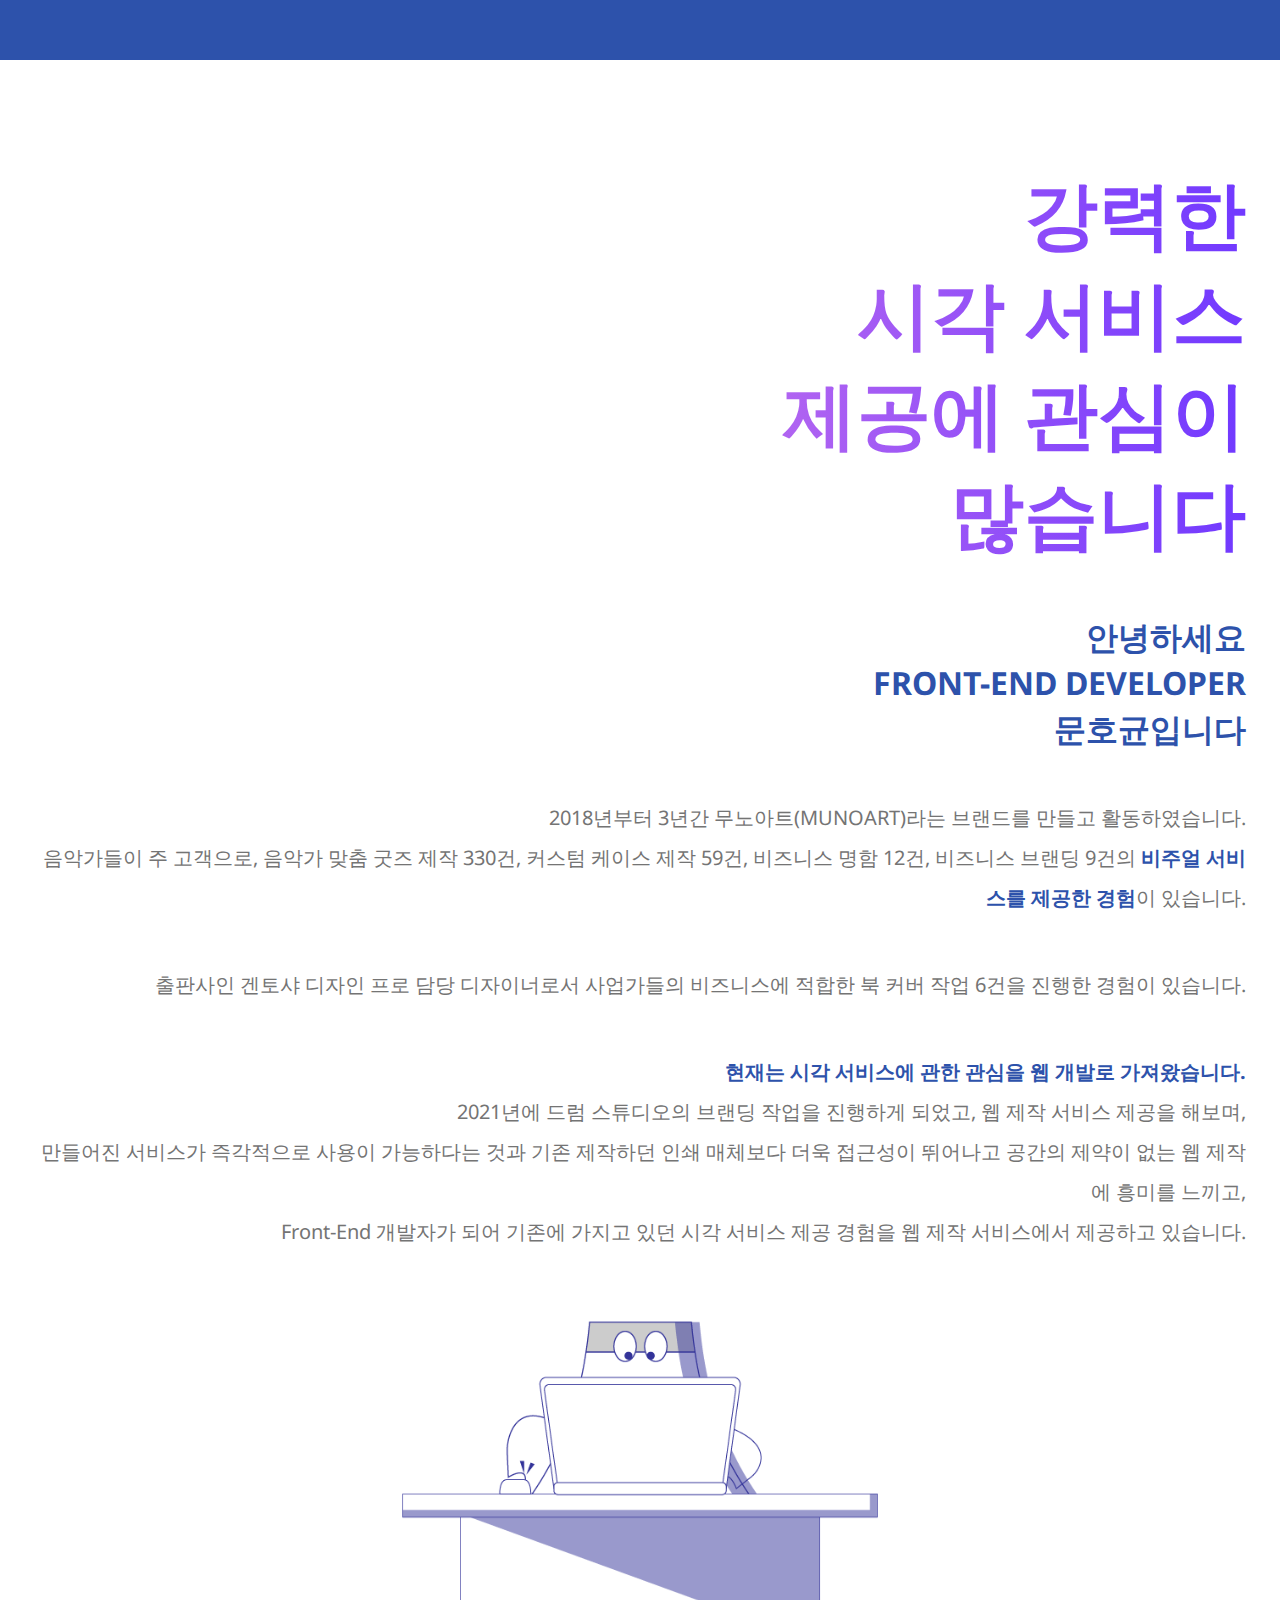
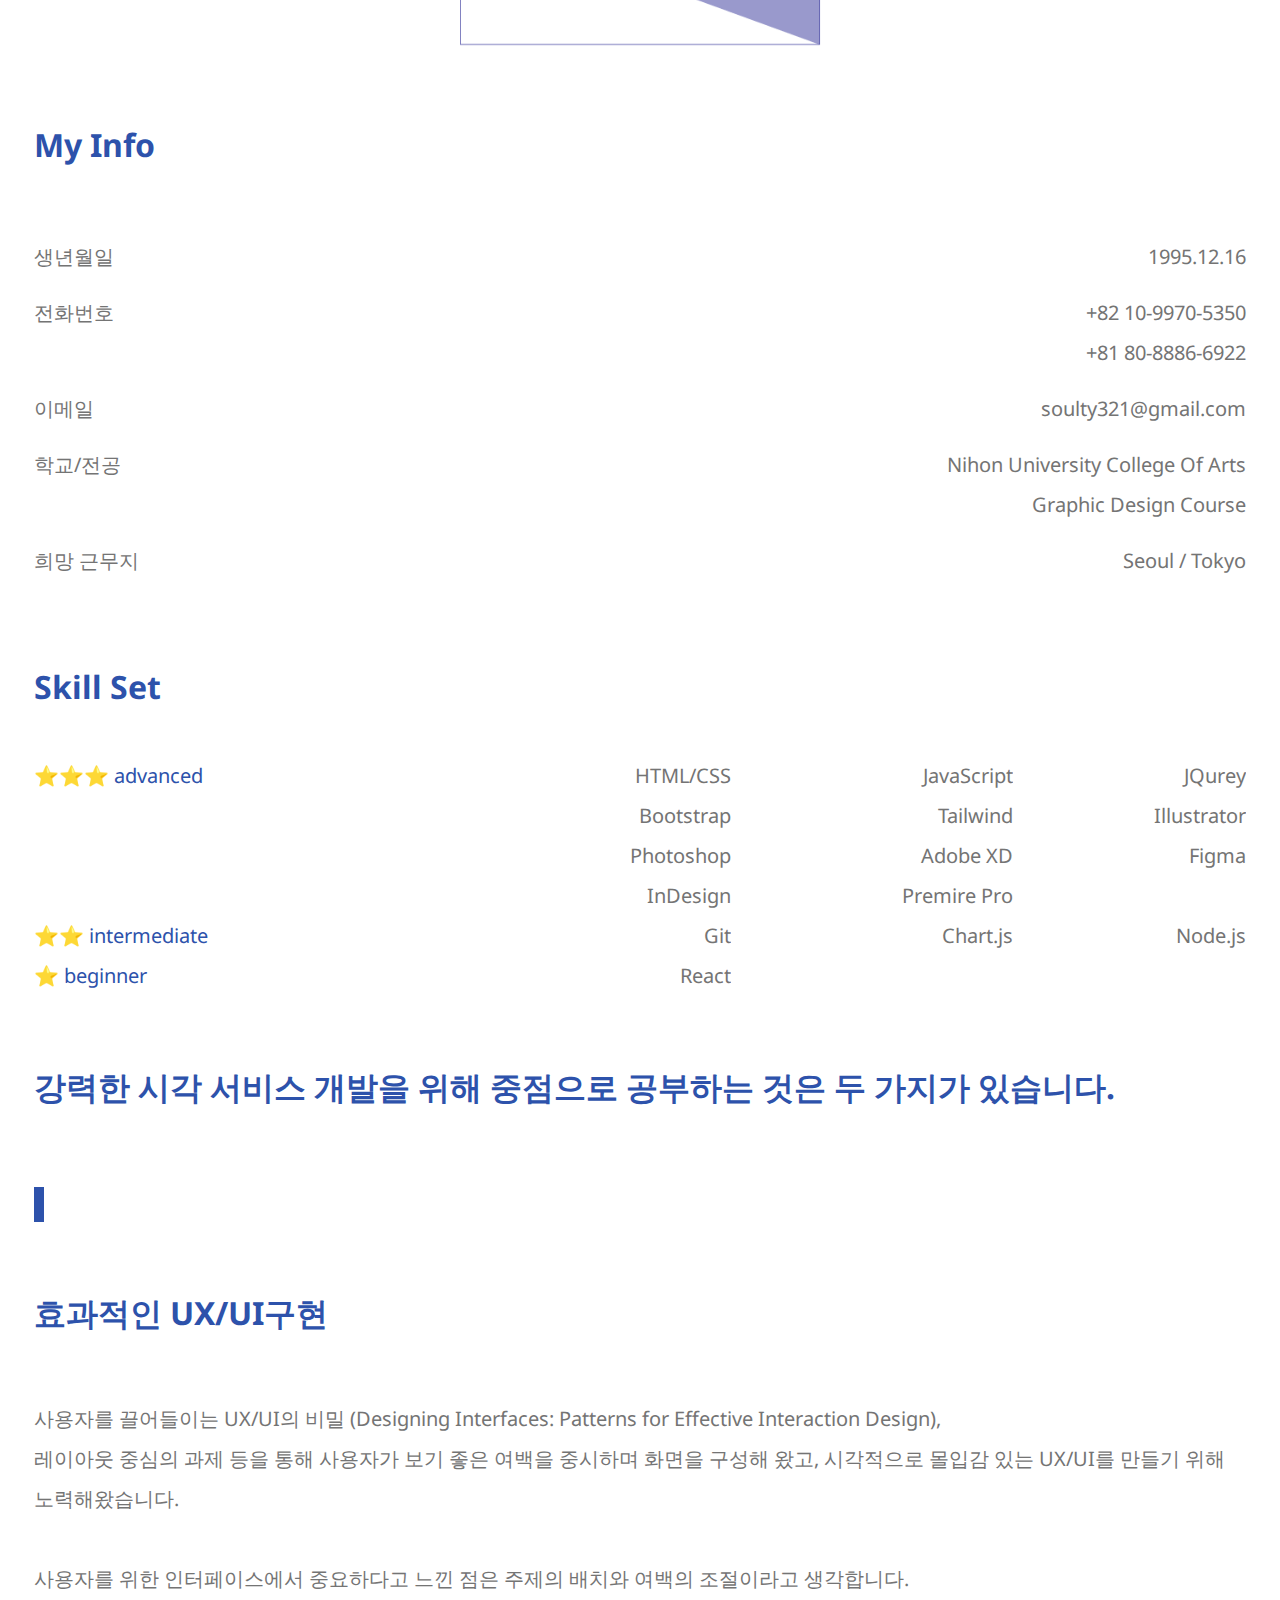
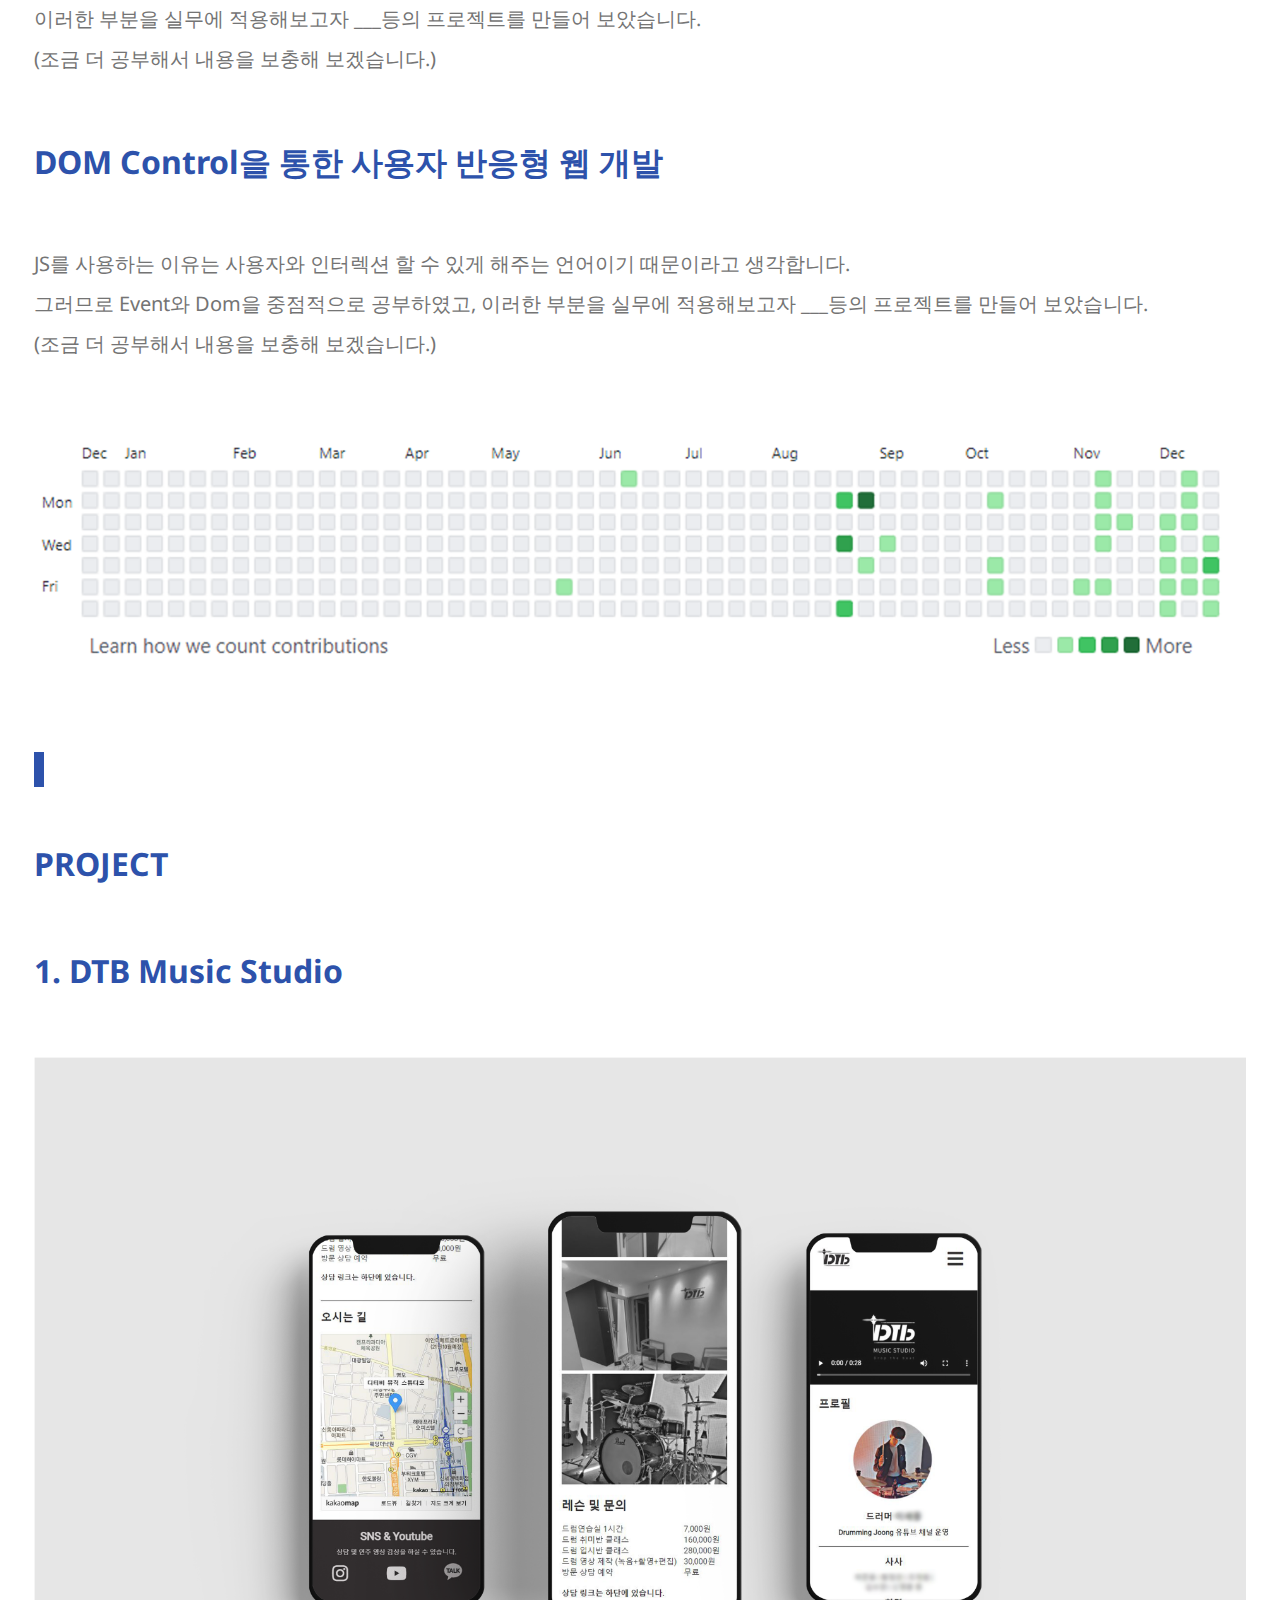
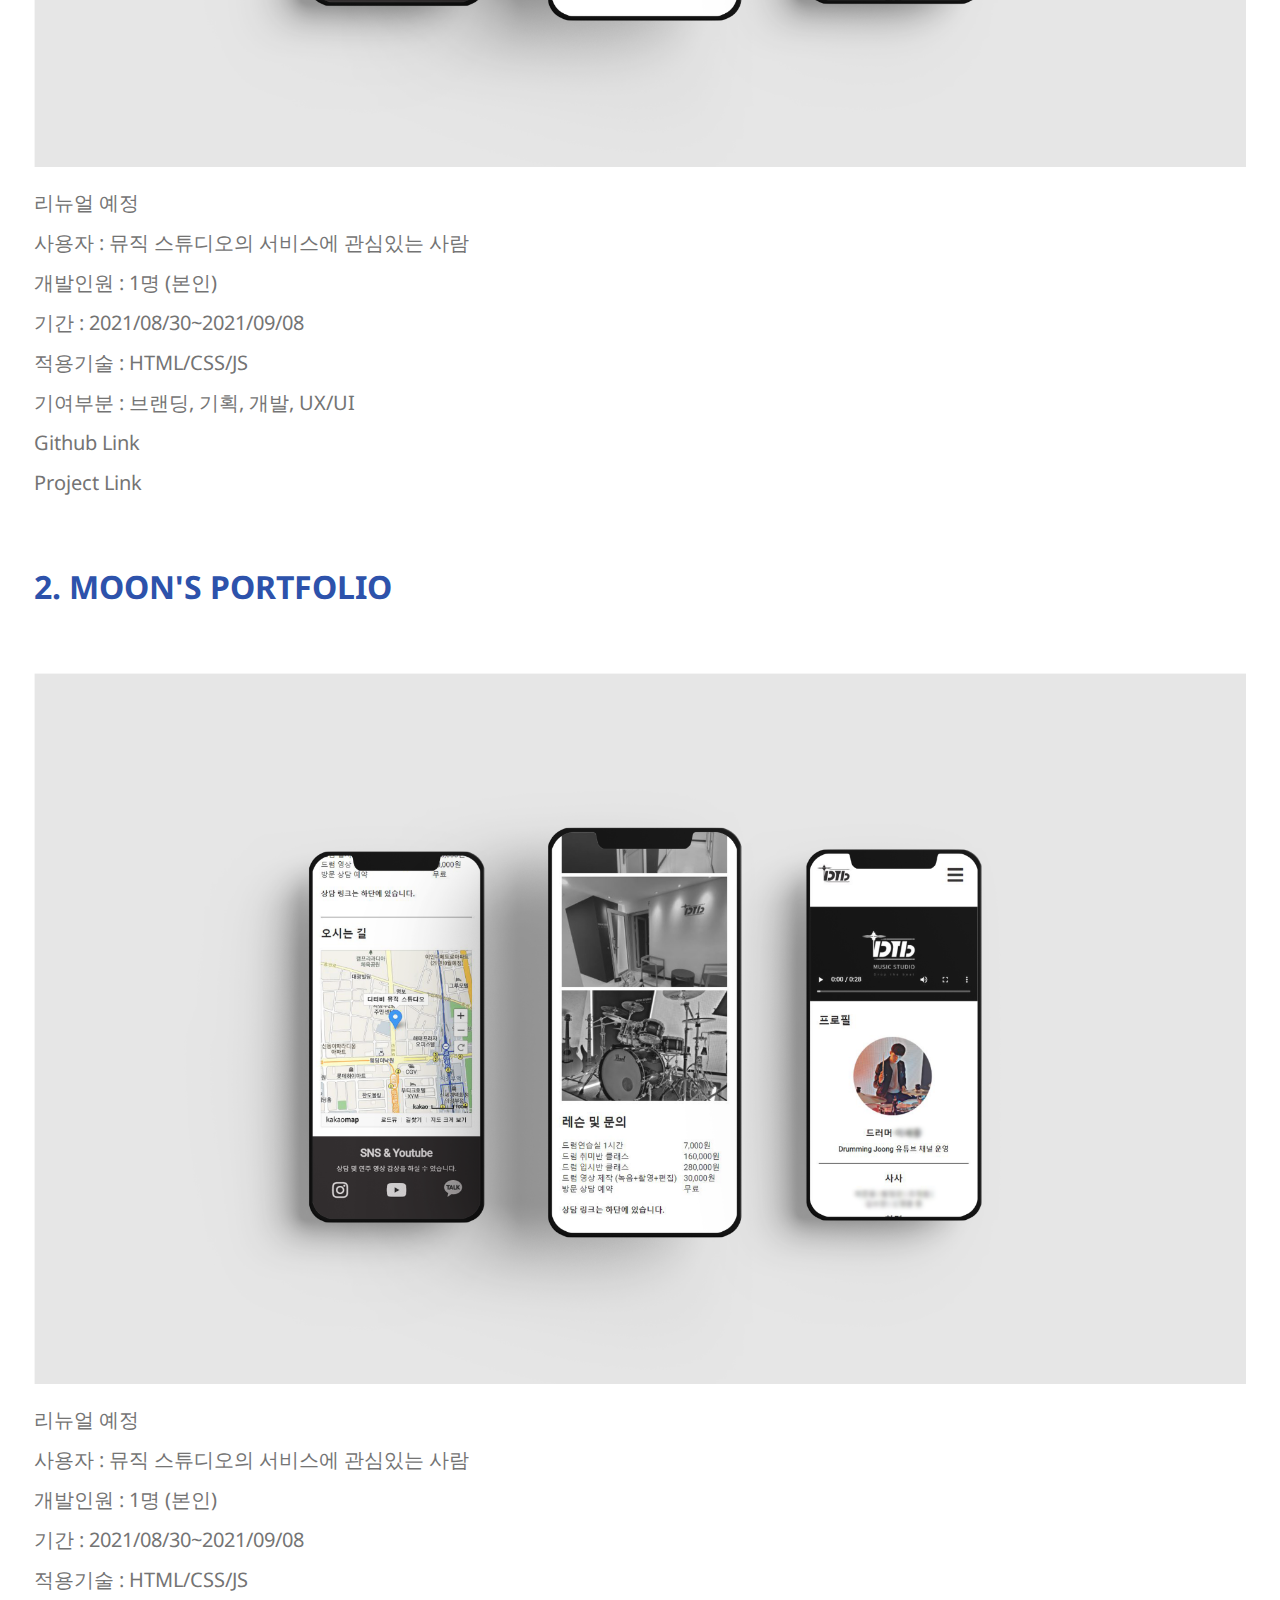
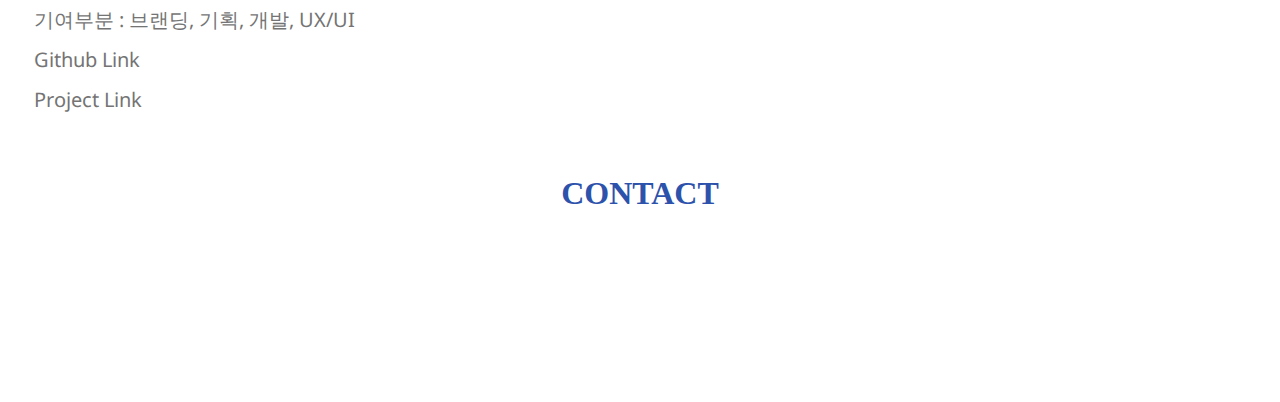
==== index.html @ 0365f99b "fix" ====
<!DOCTYPE html>
<html lang="ko">

<head>
  <meta charset="UTF-8">
  <meta http-equiv="X-UA-Compatible" content="IE=edge">
  <meta name="viewport" content="width=device-width, initial-scale=1.0">
  <link rel="stylesheet" href="./reset.css">
  <link rel="stylesheet" href="./main.css">
  <link rel="preconnect" href="https://fonts.googleapis.com">
  <link rel="preconnect" href="https://fonts.gstatic.com" crossorigin>
  <link href="https://fonts.googleapis.com/css2?family=Noto+Sans:wght@400;700&display=swap" rel="stylesheet">
  <link rel="stylesheet" href="https://use.fontawesome.com/releases/v5.15.4/css/all.css"
    integrity="sha384-DyZ88mC6Up2uqS4h/KRgHuoeGwBcD4Ng9SiP4dIRy0EXTlnuz47vAwmeGwVChigm" crossorigin="anonymous">

  <title>MOON'S PORTFOLIO</title>
</head>

<body>
  <article class="nav">
    <section class="nav-title" onclick="f()"><span class="fas fa-bars fa-2x"></span></section>
    <ul class="nav-dropdown">
      <li class="nav-li"><a href="#hello">HELLO</a></li>
      <li class="nav-li"><a href="#info">INFO</a></li>
      <li class="nav-li"><a href="#Skill-set">SKILL-SET</a></li>
      <li class="nav-li"><a href="#Study">STUDY</a></li>
      <li class="nav-li"><a href="#Project">PROJECT</a></li>
      <li class="nav-li"><a href="#contact">CONTACT</a></li>
    </ul>
  </article>

  <main>
    <header class="header">
      <h1 class="header-title up-on-scroll gradient-effect
      ">강력한<br>시각 서비스<br>제공에 관심이<br>많습니다</h1>
    </header>


    <article id="hello">
      <h2 class="hello-title">안녕하세요<br>FRONT-END DEVELOPER<br>문호균입니다</h2>
      <p class="hello-p hello-one paragraph">2018년부터 3년간 무노아트(MUNOART)라는 브랜드를 만들고 활동하였습니다. <br>음악가들이 주 고객으로, 음악가 맞춤 굿즈
        제작 330건, 커스텀 케이스
        제작 59건,
        비즈니스 명함 12건, 비즈니스 브랜딩 9건의 <b>비주얼 서비스를 제공한 경험</b>이 있습니다.</p>
      <p class="hello-p hello-two paragraph">출판사인 겐토샤 디자인 프로 담당 디자이너로서 사업가들의 비즈니스에 적합한 북 커버 작업 6건을 진행한 경험이 있습니다.</p>
      <p class="hello-p hello-three paragraph up-on-scroll">
        <b>현재는 시각 서비스에 관한 관심을 웹 개발로 가져왔습니다.</b><br> 2021년에 드럼 스튜디오의 브랜딩 작업을 진행하게 되었고, 웹 제작 서비스 제공을 해보며, <br>만들어진 서비스가
        즉각적으로
        사용이 가능하다는 것과 기존 제작하던 인쇄 매체보다 더욱 접근성이 뛰어나고 공간의 제약이 없는 웹 제작에 흥미를 느끼고, <br>Front-End 개발자가 되어 기존에 가지고 있던 시각 서비스 제공
        경험을 웹
        제작 서비스에서 제공하고 있습니다.
      </p>
      <img src="./img/1x/li-1.png" alt="" class="hello-img up-on-scroll">
    </article>

    <article id="info">
      <h2 class="up-on-scroll">My Info</h2>
      <section class="info-all up-on-scroll">

        <section class="info-content">
          <p class="paragraph">생년월일</p>
          <p class="paragraph">1995.12.16</p>
        </section>

        <section class="info-content">
          <p class="paragraph">전화번호</p>
          <p class="paragraph">+82 10-9970-5350<br>+81 80-8886-6922</p>
        </section>

        <section class="info-content">
          <p class="paragraph">이메일</p>
          <p class="paragraph">soulty321@gmail.com</p>
        </section>

        <section class="info-content">
          <p class="paragraph">학교/전공</p>
          <p class="paragraph">Nihon University College Of Arts <br> Graphic Design Course</p>
        </section>

        <section class="info-content">
          <p class="paragraph">희망 근무지</p>
          <p class="paragraph">Seoul / Tokyo</p>
        </section>
    </article>

    <article id="Skill-set">
      <h2 class="Skill-set-title up-on-scroll">Skill Set</h2>
      <table class="tg up-on-scroll">
        <thead>
          <tr>
            <th class="tg-iks7 paragraph" rowspan="4">&#11088;&#11088;&#11088; advanced</th>
            <th class="tg-jbyd paragraph">HTML/CSS</th>
            <th class="tg-jbyd paragraph">JavaScript</th>
            <th class="tg-jbyd paragraph">JQurey</th>
          </tr>
          <tr>
            <th class="tg-jbyd paragraph">Bootstrap</th>
            <th class="tg-jbyd paragraph">Tailwind</th>
            <th class="tg-jbyd paragraph">Illustrator</th>
          </tr>
          <tr>
            <th class="tg-jbyd paragraph">Photoshop</th>
            <th class="tg-jbyd paragraph">Adobe XD</th>
            <th class="tg-jbyd paragraph">Figma</th>
          </tr>
          <tr>
            <th class="tg-jbyd paragraph">InDesign</th>
            <th class="tg-jbyd paragraph">Premire Pro</th>
            <th class="tg-jbyd paragraph"></th>
          </tr>
        </thead>
        <tbody>
          <tr>
            <td class="tg-73oq paragraph">&#11088;&#11088; intermediate</td>
            <td class="tg-wp8o paragraph">Git</td>
            <td class="tg-wp8o paragraph">Chart.js</td>
            <td class="tg-wp8o paragraph">Node.js</td>
          </tr>
          <tr>
            <td class="tg-73oq paragraph">&#11088; beginner</td>
            <td class="tg-wp8o paragraph">React</td>
            <td class="tg-wp8o paragraph"></td>
            <td class="tg-wp8o paragraph"></td>
          </tr>
        </tbody>
      </table>
    </article>

    <article id="Study">
      <h2 class="Study-title up-on-scroll ">강력한 시각 서비스 개발을 위해 중점으로 공부하는 것은 두 가지가 있습니다.</h2>
      <h2 class="Study-subTitle-one up-on-scroll">효과적인 UX/UI구현</h2>
      <p class="Study-title-content paragraph up-on-scroll">사용자를 끌어들이는 UX/UI의 비밀 (Designing Interfaces: Patterns for
        Effective
        Interaction
        Design), <br>레이아웃 중심의 과제 등을 통해 사용자가
        보기 좋은 여백을 중시하며 화면을 구성해 왔고, 시각적으로 몰입감 있는 UX/UI를 만들기 위해 노력해왔습니다.
        <br><br>
        사용자를 위한 인터페이스에서 중요하다고 느낀 점은 주제의 배치와 여백의 조절이라고 생각합니다.<br>이러한 부분을 실무에 적용해보고자 ___등의 프로젝트를 만들어 보았습니다.
        <br>(조금 더 공부해서 내용을 보충해 보겠습니다.)
      </p>
      <h2 class="Study-subTitle-two up-on-scroll">DOM Control을 통한 사용자 반응형 웹 개발</h2>
      <p class="Study-title-content paragraph up-on-scroll">JS를 사용하는 이유는 사용자와 인터렉션 할 수 있게 해주는 언어이기 때문이라고 생각합니다.
        <br>그러므로 Event와 Dom을 중점적으로 공부하였고,
        이러한 부분을 실무에 적용해보고자 ___등의 프로젝트를 만들어 보았습니다.
        <br>(조금 더 공부해서 내용을 보충해 보겠습니다.)</p>
      <img src="./img/git_repo.png" alt="" class="Study-gitRepo up-on-scroll">
    </article>

    <article id="Project up-on-scroll">
      <article class="Project-Content up-on-scroll">
        <h2 class="Project-Content-title up-on-scroll">PROJECT</h2>

        <!-- Module -->
        <section class="project-module">
          <h3 class="Project-Content-subTitle up-on-scroll">1. DTB Music Studio</h3>

          <img src="./img/DTB-1.png" alt="" class="Project-img">

          <ul class="Project-1-detail paragraph up-on-scroll">
            <li>리뉴얼 예정</li>
            <li>사용자 : 뮤직 스튜디오의 서비스에 관심있는 사람</li>
            <li>개발인원 : 1명 (본인)</li>
            <li>기간 : 2021/08/30~2021/09/08</li>
            <li>적용기술 : HTML/CSS/JS </li>
            <li>기여부분 : 브랜딩, 기획, 개발, UX/UI</li>
            <li><a href="https://github.com/Moonhokyun/DtbMusicStudio_Project">Github Link</a></li>
            <li><a href="http://dtb-music.space/">Project Link</a></li>
          </ul>
        </section>
        <!-- Module -->

        <!-- Module -->
        <section class="project-module">
          <h3 class="Project-Content-subTitle up-on-scroll">2. MOON'S PORTFOLIO</h3>

          <img src="./img/DTB-1.png" alt="" class="Project-img">

          <ul class="Project-1-detail paragraph up-on-scroll">
            <li>리뉴얼 예정</li>
            <li>사용자 : 뮤직 스튜디오의 서비스에 관심있는 사람</li>
            <li>개발인원 : 1명 (본인)</li>
            <li>기간 : 2021/08/30~2021/09/08</li>
            <li>적용기술 : HTML/CSS/JS </li>
            <li>기여부분 : 브랜딩, 기획, 개발, UX/UI</li>
            <li><a href="https://github.com/Moonhokyun/DtbMusicStudio_Project">Github Link</a></li>
            <li><a href="http://dtb-music.space/">Project Link</a></li>
          </ul>
        </section>
        <!-- Module -->


      </article>
    </article>



  </main>

  <footer id="contact">
    <h2 class="up-on-scroll">CONTACT</h2>
    <ul class="contact-box up-on-scroll">
      <li class="contact-item"><a href="mailto:soulty321@gmail.com"><i class="fas fa-envelope fa-2x"></i></a></li>
      <li class="contact-item"><a href="https://www.linkedin.com/in/hokyun-moon-a4a515221">
          <i class="fab fa-linkedin fa-2x"></i></a></li>
      <li class="contact-item"><a href="https://github.com/Moonhokyun">
          <i class="fab fa-github fa-2x"></i></a></li>
      <li class="contact-item"><a href="https://www.notion.so/a2674b78d6354b65a624640be6c0727b"><i
            class="fas fa-file fa-2x"></i></a></li>
    </ul>
  </footer>
  <script src="./main.js"></script>

</body>

</html>
---- main.css ----
* {
  font-family: 'Noto Sans', sans-serif;
  color: #747474;
  text-decoration: none;

}

main {
  display: flex;
  flex-direction: column;
  align-content: center;
  justify-content: center;
  margin: 0 28px 30px;
}

b {
  font-weight: 700;
  color: #2D52AB;
}

h2 {
  font-size: 20px;
  line-height: 32px;
  font-weight: 700;
  margin-bottom: 16px;
  color: #2D52AB;
}

.up-on-scroll {
  transition: transform 2s, opacity 1s;
}

.paragraph {
  font-size: 60%;
  line-height: 16px;
}

/* navbar! */
.fa-bars {
  color: #fff;
}

.nav {
  width: 100%;
  margin: auto 0;
  cursor: pointer;
  position: fixed;
  z-index: 1;
}

.nav-title {
  width: 100%;
  box-sizing: border-box;
  background: #2D52AB;
  padding: 17px 30px 17px 0;
  position: relative;
  color: #fff;
  text-align: right;
}

.nav-li {
  float: left;
  font-size: 20px;
  padding: 15px 20px 14px;
  margin: 0;
  transition: all .1s;
}

.nav-dropdown {
  width: 100%;
  background: #fff;
  border-radius: 10px;

  box-shadow: rgb(0 0 0/ 20%) 0px 13px 12px 0px;
  color: #505050;

  max-height: 0;
  overflow: hidden;
  transition: all .5s;
  display: flex;
  flex-direction: column;
  align-items: center;
}

.down {
  max-height: 400px;
}

.nav-li:hover {
  background: #c6daff;
  width: 100%;
  color: #fff;
  text-align: center;
}

/* navbar! */

.header {
  margin-top: 95px;
}

#hello {
  margin-top: 72px;
  text-align: right;
  display: flex;
  flex-direction: column;
}

.header-title {
  text-align: right;
  font-size: 34px;
  line-height: 46px;
  font-weight: 700;
  color: #2D52AB;
}

/* gradient-effect */
.gradient-effect {
  text-transform: uppercase;
  background-image: linear-gradient(90deg,
      #12c2e9 0%,
      #c471ed 25%,
      #7139ff 50%,
      #c471ed 75%,
      #12c2e9 100%);
  /* background-size: auto auto; */
  background-clip: border-box;
  background-size: 200% auto;
  background-clip: text;
  /* text-fill-color: transparent; */
  -webkit-background-clip: text;
  -webkit-text-fill-color: transparent;
  animation: gradient-effect 6s linear infinite;
}

@keyframes gradient-effect {
  to {
    background-position: 200% center;
  }
}

/* gradient-anime */



.hello-p {
  font-size: 60%;
  line-height: 16px;
  font-weight: normal;
  margin-bottom: 9px;
}

.hello-img {
  width: 40%;
  display: block;
  margin: 34px auto 28px;
}

.info-all {
  display: flex;
  font-size: 60%;
  line-height: 16px;
  font-weight: normal;
  justify-content: space-between;
  flex-direction: column;
}

.info-content {
  display: flex;
  justify-content: space-between;
  text-align: right;
  padding-bottom: 16px;
}

#Skill-set {
  margin-top: 28px;
  display: flex;
  font-size: 60%;
  line-height: 16px;
  font-weight: normal;
  justify-content: space-between;
  flex-direction: column;
}

.tg {
  border: none;
  border-collapse: collapse;
  border-spacing: 0;
}

.tg td {
  border-style: solid;
  border-width: 0px;
  overflow: hidden;
  word-break: normal;
}

.tg th {
  border-style: solid;
  border-width: 0px;
  overflow: hidden;
  word-break: normal;
}

.tg .tg-wp8o {
  text-align: right;
  vertical-align: top
}

.tg .tg-iks7 {
  text-align: left;
  vertical-align: top;
  color: #2D52AB;
}

.tg .tg-jbyd {
  text-align: right;
  vertical-align: top
}

.tg .tg-73oq {
  color: #2D52AB;
  text-align: left;
  vertical-align: top
}

#Study {
  margin-top: 41px;
}

.Study-title-block {
  height: 17px;
  width: 5px;
}

.Study-subTitle-one::before {
  background-image: url('./img/Rectangle\ 41.png');
  width: 5px;
  height: 17px;
  content: ' ';
  display: block;
  margin-bottom: 20px;
}

.Study-subTitle-one {
  margin-top: 26px;
}

.Study-title-content {
  font-weight: normal;
  font-size: 60%;
  line-height: 16px;
  font-weight: normal;
}

.Study-subTitle-two {
  margin-top: 29px;
}

.Study-gitRepo {
  margin-top: 12px;
  display: block;
  margin-bottom: 16px;
}

.Project-Content-title::before {
  background-image: url('./img/Rectangle\ 41.png');
  width: 5px;
  height: 17px;
  content: ' ';
  display: block;
  margin-bottom: 20px;
}

.Project-Content-subTitle {
  font-size: 20px;
  line-height: 32px;
  color: #2D52AB;
  font-weight: bold;
  margin-bottom: 22px;
  margin-top: 60px;
}

.Project-img {
  display: block;
  margin-bottom: 16px;
}

.Project-1-detail {
  font-size: 60%;
  line-height: 16px;
  font-weight: normal;
}

#contact {
  margin-top: 32px;
  text-align: center;
  margin: 0 28px 30px;
}

.contact-box {
  display: flex;
  justify-content: space-between;
}

/* ///////////////////////////////////////////600의 벽//////////////////////////////////////////////////////// */

@media screen and (min-width: 600px) {

  .nav-title {
    padding: 30px 34px 30px 0;
  }

  main {
    display: flex;
    flex-direction: column;
    align-content: center;
    justify-content: center;
    margin: 0 34px 30px;
  }

  h2 {
    font-size: 32px;
    line-height: 46px;
    font-weight: 700;
    margin-bottom: 46px;
    color: #2D52AB;
  }

  .paragraph {
    font-size: 20px;
    line-height: 40px;
  }

  .header {
    margin-top: 163px;
  }

  .header-title {
    font-size: 74px;
    line-height: 100px;
    font-weight: 700;
    color: #2D52AB;
  }

  #hello {
    margin-top: 51px;
  }

  .hello-p {
    margin-bottom: 47px;
  }

  .hello-img {
    width: 40%;
    display: block;
    margin: 14px auto 69px;
  }

  .info-all {
    margin-top: 69px;
  }

  #Skill-set {
    margin-top: 67px;
  }

  #Study {
    margin-top: 68px;
  }

  .Study-title {
    margin-bottom: 77px;
  }

  .Study-subTitle-one::before {
    background-image: url('./img/Rectangle\ 41.png');
    width: 10px;
    height: 35px;
    content: ' ';
    display: block;
    margin-bottom: 68px;
  }

  .Study-subTitle-one {
    margin-top: 26px;
    margin-bottom: 63px;
  }

  .Study-subTitle-two {
    margin-top: 60px;
    margin-bottom: 59px;
  }

  .Study-gitRepo {
    margin-top: 59px;
    margin-bottom: 73px;
  }

  .Project-Content-title::before {
    background-image: url('./img/Rectangle\ 41.png');
    width: 10px;
    height: 35px;
    content: ' ';
    display: block;
    margin-bottom: 54px;
  }

  .Project-Content-subTitle {
    font-size: 32px;
    line-height: 47px;
    margin-bottom: 63px;
  }

  #contact {
    margin-top: 50px;
  }

  .contact-box {
    margin-top: 55px;
    margin-bottom: 131px;
  }

  .dot {
    height: 12px;
    width: 12px;
  }
}

/* ///////////////////////////////////////////1440의 벽//////////////////////////////////////////////////////// */

@media screen and (min-width: 1440px) {

  .nav-title {
    padding: 35px 87px 55px 0;
  }


  main {
    display: flex;
    flex-direction: column;
    align-content: center;
    justify-content: center;
    margin: 0 87px 30px;
  }

  h2 {
    font-size: 46px;
    line-height: 64px;
    font-weight: 700;
    margin-bottom: 46px;
    color: #2D52AB;
  }

  .paragraph {
    font-size: 30px;
    line-height: 54px;
  }

  .header {
    margin-top: 230px;
  }

  .header-title {
    font-size: 92px;
    line-height: 110px;
    font-weight: 700;
    color: #2D52AB;
  }

  #hello {
    margin-top: 78px;
  }

  .hello-title {
    margin-bottom: 61px;
  }

  .hello-p {
    margin-bottom: 60px;
  }

  .hello-img {
    width: 40%;
    display: block;
    margin: 9px auto 61px;
  }

  .info-all {
    margin-top: 61px;
  }

  #Skill-set {
    margin-top: 67px;
  }

  .Skill-set-title {
    margin-bottom: 77px;
  }

  #Study {
    margin-top: 75px;
  }

  .Study-title {
    margin-bottom: 75px;
  }

  .Study-subTitle-one::before {
    background-image: url('./img/Rectangle\ 41.png');
    width: 12px;
    height: 35px;
    content: ' ';
    display: block;
    margin-bottom: 91px;
  }

  .Study-subTitle-one {
    margin-top: 26px;
    margin-bottom: 77px;
  }

  .Study-subTitle-two {
    margin-top: 75px;
    margin-bottom: 76px;
  }

  .Study-gitRepo {
    margin-top: 68px;
    margin-bottom: 83px;
  }

  .Project-Content-title::before {
    background-image: url('./img/Rectangle\ 41.png');
    width: 10px;
    height: 35px;
    content: ' ';
    display: block;
    margin-bottom: 80px;
  }

  .Project-Content-title {
    margin-bottom: 64px;
  }

  .Project-Content-title::before {
    background-image: url('./img/Rectangle\ 41.png');
    width: 12px;
    height: 35px;
    content: ' ';
    display: block;
    margin-bottom: 80px;
  }

  .Project-1-img {
    margin-bottom: 72px;
  }

  #contact {
    margin-top: 50px;
    margin: 0 87px 30px;
  }

  .contact-box {
    margin-top: 65px;
    margin-bottom: 131px;
  }

  .Project-Content-subTitle {
    font-size: 46px;
    line-height: 46px;
    margin-bottom: 82px;
  }

  .slideshow-container {
    max-width: 80%;
    position: relative;
    margin: auto;
  }

  .dot {
    height: 14px;
    width: 14px;
  }
}
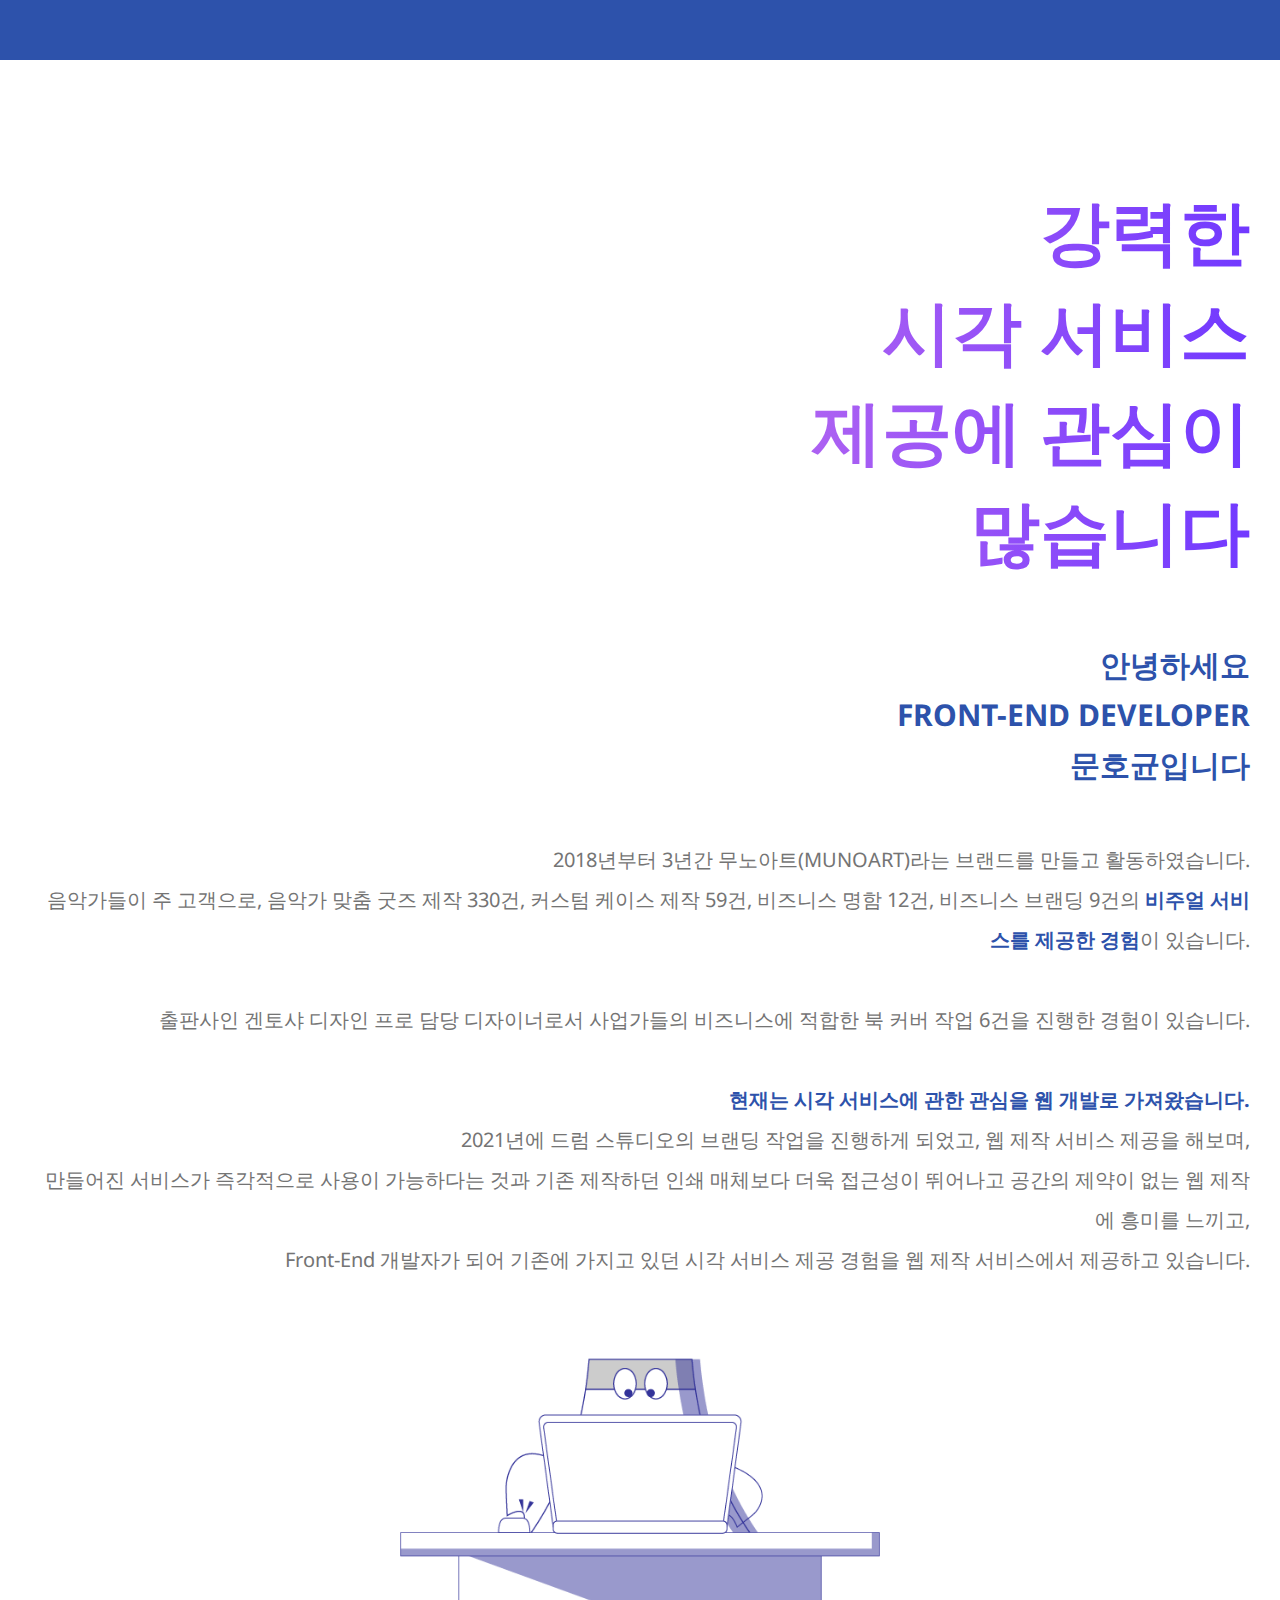
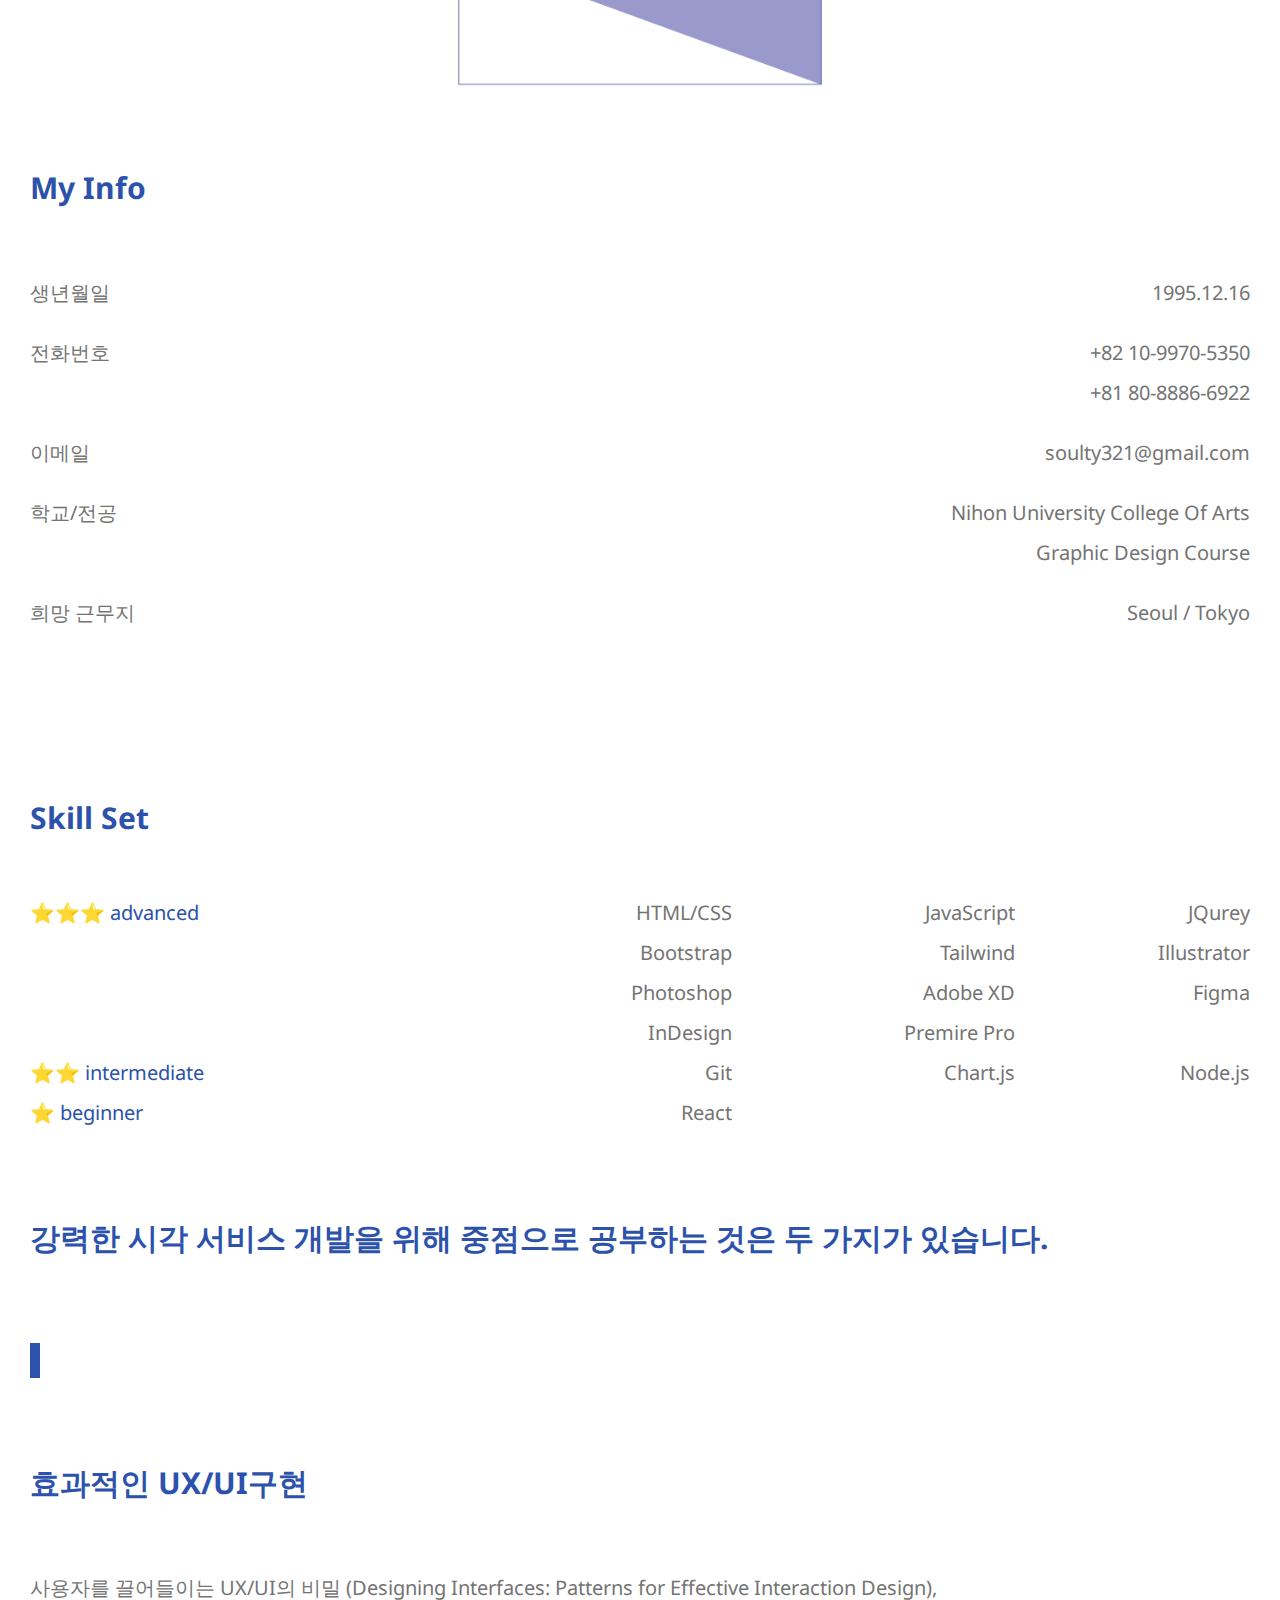
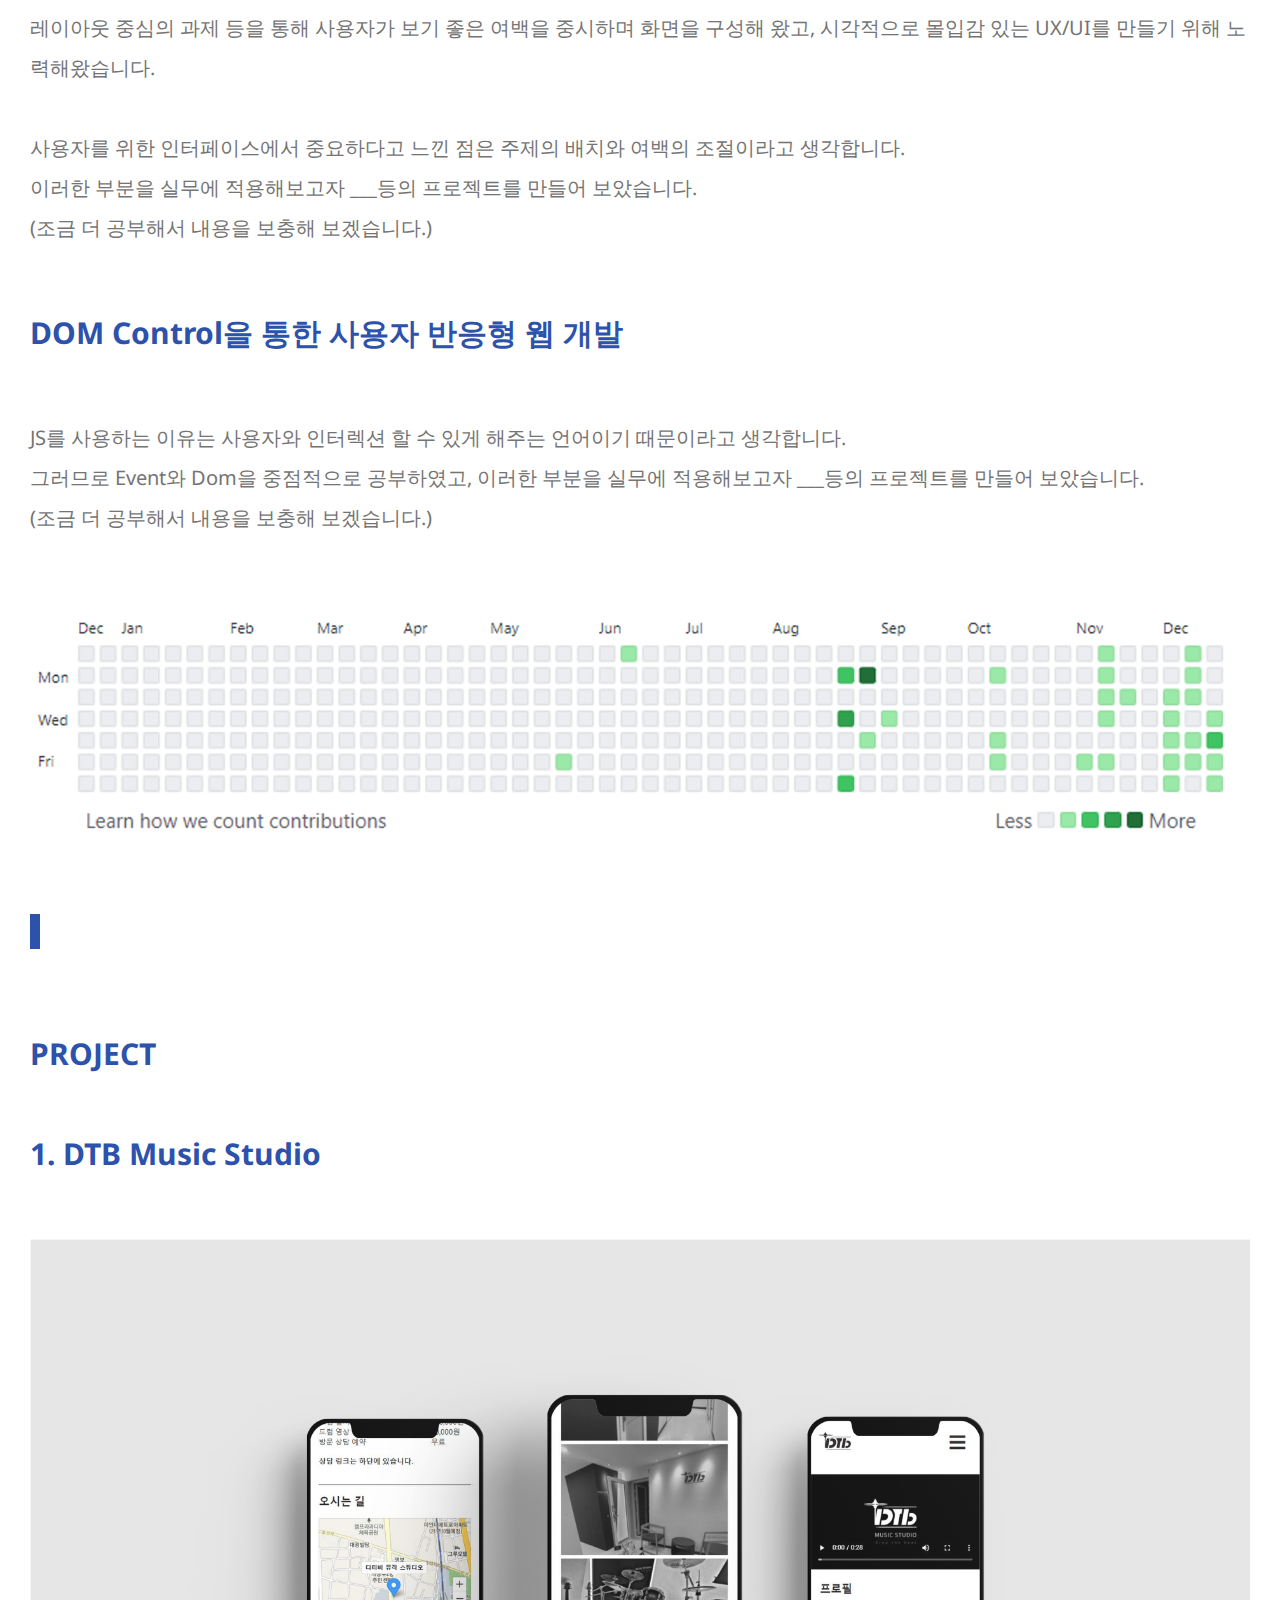
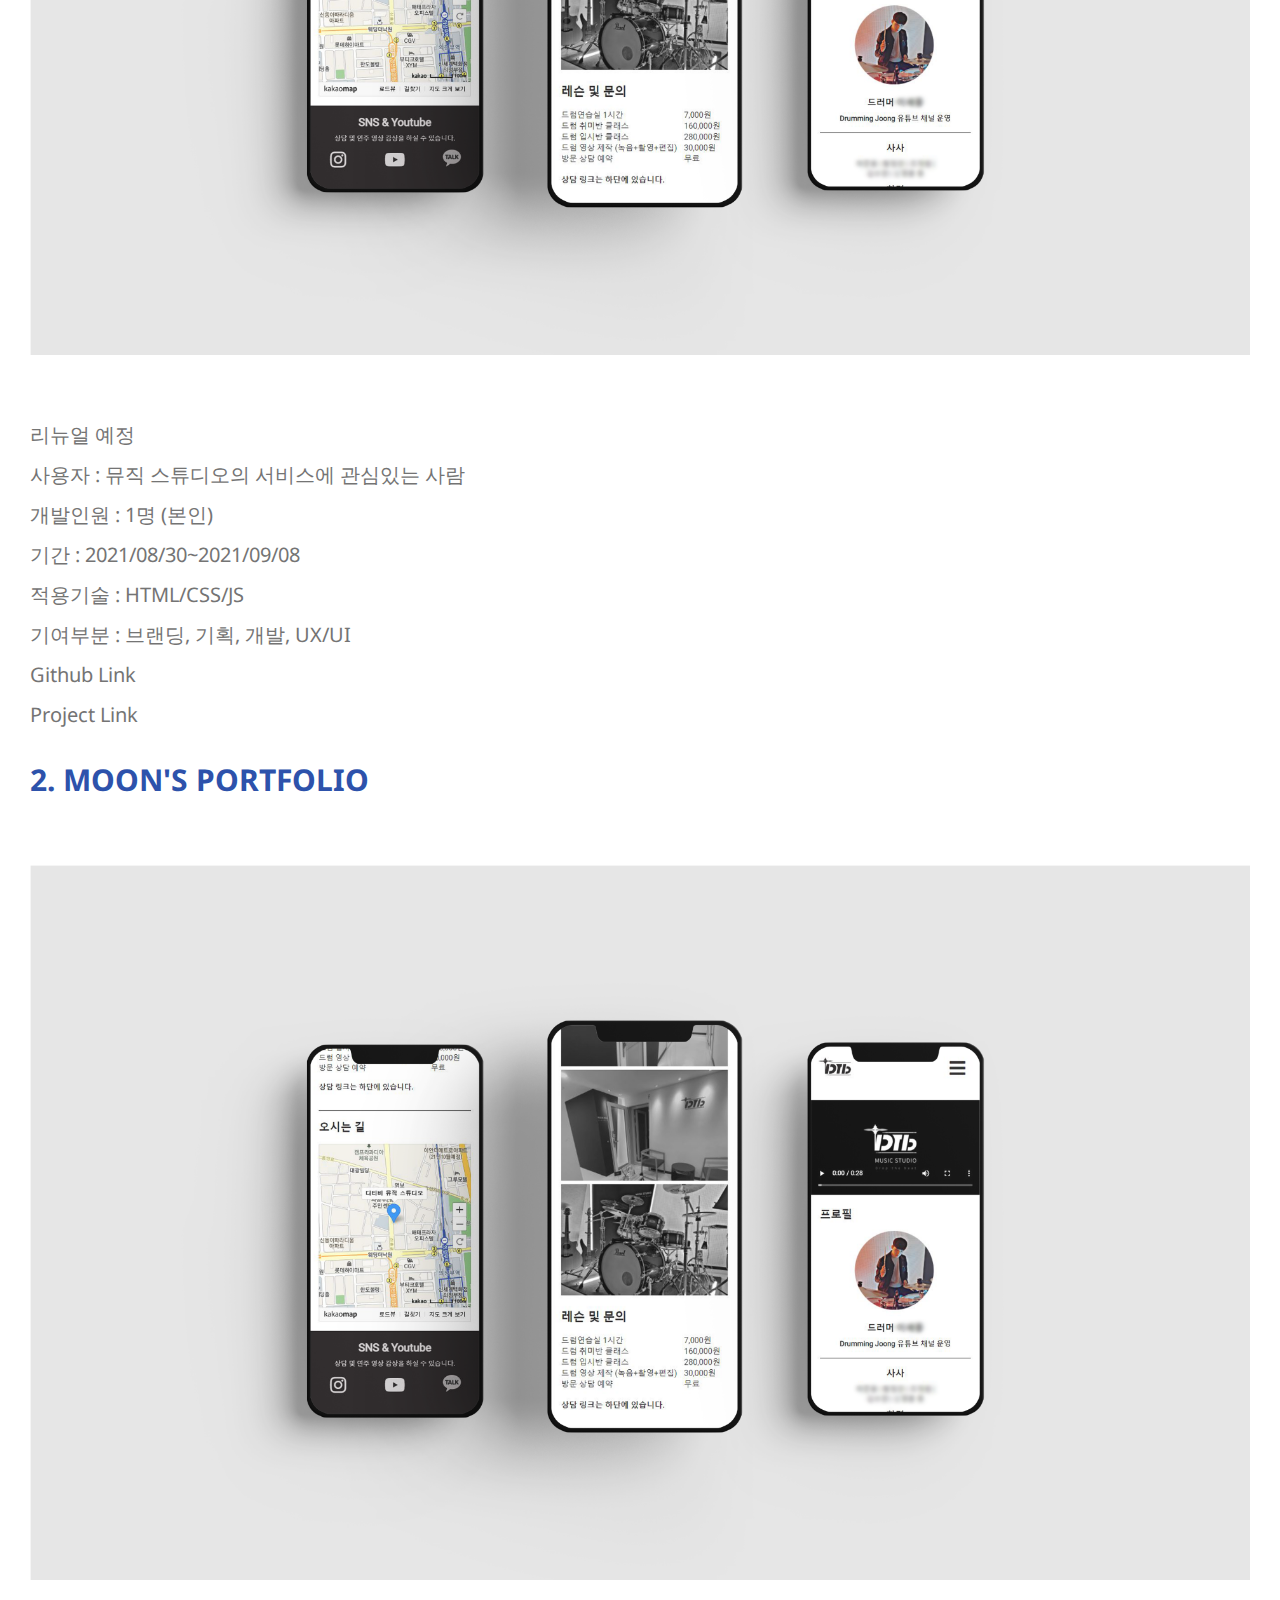
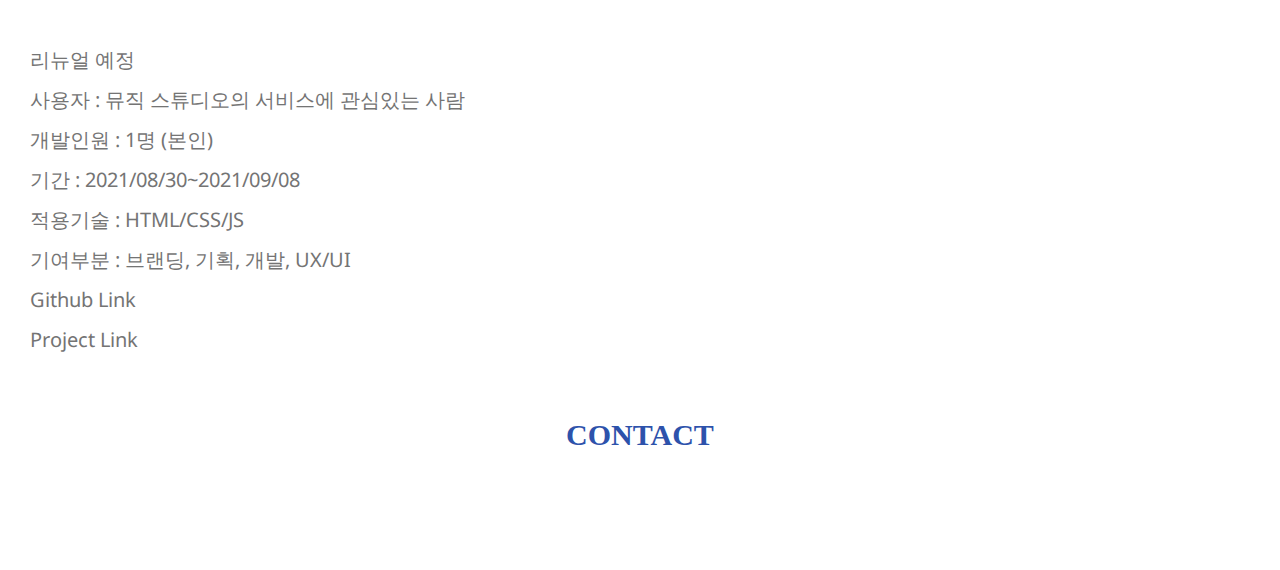
==== commit f49a7b16: "margin, padding fix" ====
--- a/index.html
+++ b/index.html
@@ -18,7 +18,7 @@
 
 <body>
   <article class="nav">
-    <section class="nav-title" onclick="f()"><span class="fas fa-bars fa-2x"></span></section>
+    <section class="nav-title" onclick="f()"><span class="fas fa-bars fa-1x"></span></section>
     <ul class="nav-dropdown">
       <li class="nav-li"><a href="#hello">HELLO</a></li>
       <li class="nav-li"><a href="#info">INFO</a></li>
@@ -50,7 +50,7 @@
         경험을 웹
         제작 서비스에서 제공하고 있습니다.
       </p>
-      <img src="./img/1x/li-1.png" alt="" class="hello-img up-on-scroll">
+      <img src="./img/character.png" alt="" class="hello-img up-on-scroll">
     </article>
 
     <article id="info">
@@ -130,10 +130,8 @@
       <h2 class="Study-title up-on-scroll ">강력한 시각 서비스 개발을 위해 중점으로 공부하는 것은 두 가지가 있습니다.</h2>
       <h2 class="Study-subTitle-one up-on-scroll">효과적인 UX/UI구현</h2>
       <p class="Study-title-content paragraph up-on-scroll">사용자를 끌어들이는 UX/UI의 비밀 (Designing Interfaces: Patterns for
-        Effective
-        Interaction
-        Design), <br>레이아웃 중심의 과제 등을 통해 사용자가
-        보기 좋은 여백을 중시하며 화면을 구성해 왔고, 시각적으로 몰입감 있는 UX/UI를 만들기 위해 노력해왔습니다.
+        Effective Interaction Design), <br>레이아웃 중심의 과제 등을 통해 사용자가 보기 좋은 여백을 중시하며 화면을 구성해 왔고, 시각적으로 몰입감 있는 UX/UI를 만들기 위해
+        노력해왔습니다.
         <br><br>
         사용자를 위한 인터페이스에서 중요하다고 느낀 점은 주제의 배치와 여백의 조절이라고 생각합니다.<br>이러한 부분을 실무에 적용해보고자 ___등의 프로젝트를 만들어 보았습니다.
         <br>(조금 더 공부해서 내용을 보충해 보겠습니다.)
--- a/main.css
+++ b/main.css
@@ -10,7 +10,7 @@
   flex-direction: column;
   align-content: center;
   justify-content: center;
-  margin: 0 28px 30px;
+  margin: 0 30px 30px;
 }
 
 b {
@@ -20,9 +20,9 @@
 
 h2 {
   font-size: 20px;
-  line-height: 32px;
+  line-height: 30px;
   font-weight: 700;
-  margin-bottom: 16px;
+  margin-bottom: 20px;
   color: #2D52AB;
 }
 
@@ -32,7 +32,7 @@
 
 .paragraph {
   font-size: 60%;
-  line-height: 16px;
+  line-height: 20px;
 }
 
 /* navbar! */
@@ -52,7 +52,7 @@
   width: 100%;
   box-sizing: border-box;
   background: #2D52AB;
-  padding: 17px 30px 17px 0;
+  padding: 20px 30px 20px 0;
   position: relative;
   color: #fff;
   text-align: right;
@@ -61,7 +61,7 @@
 .nav-li {
   float: left;
   font-size: 20px;
-  padding: 15px 20px 14px;
+  padding: 10px 20px 10px;
   margin: 0;
   transition: all .1s;
 }
@@ -71,12 +71,12 @@
   background: #fff;
   border-radius: 10px;
 
-  box-shadow: rgb(0 0 0/ 20%) 0px 13px 12px 0px;
+  box-shadow: rgb(0 0 0/ 20%) 0px 10px 10px 0px;
   color: #505050;
 
   max-height: 0;
   overflow: hidden;
-  transition: all .5s;
+  transition: all .4s;
   display: flex;
   flex-direction: column;
   align-items: center;
@@ -96,11 +96,11 @@
 /* navbar! */
 
 .header {
-  margin-top: 95px;
+  margin-top: 100px;
 }
 
 #hello {
-  margin-top: 72px;
+  margin-top: 60px;
   text-align: right;
   display: flex;
   flex-direction: column;
@@ -108,8 +108,8 @@
 
 .header-title {
   text-align: right;
-  font-size: 34px;
-  line-height: 46px;
+  font-size: 30px;
+  line-height: 40px;
   font-weight: 700;
   color: #2D52AB;
 }
@@ -141,25 +141,27 @@
 
 /* gradient-anime */
 
-
-
 .hello-p {
   font-size: 60%;
-  line-height: 16px;
+  line-height: 20px;
   font-weight: normal;
-  margin-bottom: 9px;
+  margin-bottom: 10px;
 }
 
 .hello-img {
   width: 40%;
   display: block;
-  margin: 34px auto 28px;
+  margin: 20px auto 30px;
+}
+
+#info {
+  margin-bottom: 30px;
 }
 
 .info-all {
   display: flex;
   font-size: 60%;
-  line-height: 16px;
+  line-height: 20px;
   font-weight: normal;
   justify-content: space-between;
   flex-direction: column;
@@ -169,14 +171,14 @@
   display: flex;
   justify-content: space-between;
   text-align: right;
-  padding-bottom: 16px;
+  padding-bottom: 20px;
 }
 
 #Skill-set {
-  margin-top: 28px;
+  margin-top: 30px;
   display: flex;
   font-size: 60%;
-  line-height: 16px;
+  line-height: 20px;
   font-weight: normal;
   justify-content: space-between;
   flex-direction: column;
@@ -225,48 +227,47 @@
 }
 
 #Study {
-  margin-top: 41px;
+  margin-top: 40px;
 }
 
 .Study-title-block {
-  height: 17px;
-  width: 5px;
+  height: 20px;
+  width: 10px;
 }
 
 .Study-subTitle-one::before {
   background-image: url('./img/Rectangle\ 41.png');
   width: 5px;
-  height: 17px;
+  height: 16px;
   content: ' ';
   display: block;
   margin-bottom: 20px;
 }
 
 .Study-subTitle-one {
-  margin-top: 26px;
+  margin-top: 30px;
 }
 
 .Study-title-content {
   font-weight: normal;
   font-size: 60%;
-  line-height: 16px;
+  line-height: 20px;
   font-weight: normal;
 }
 
 .Study-subTitle-two {
-  margin-top: 29px;
+  margin-top: 30px;
 }
 
 .Study-gitRepo {
-  margin-top: 12px;
+  margin: 20px 0;
   display: block;
-  margin-bottom: 16px;
 }
 
 .Project-Content-title::before {
   background-image: url('./img/Rectangle\ 41.png');
   width: 5px;
-  height: 17px;
+  height: 16px;
   content: ' ';
   display: block;
   margin-bottom: 20px;
@@ -274,28 +275,28 @@
 
 .Project-Content-subTitle {
   font-size: 20px;
-  line-height: 32px;
+  line-height: 30px;
   color: #2D52AB;
   font-weight: bold;
-  margin-bottom: 22px;
-  margin-top: 60px;
+  margin-bottom: 20px;
+  margin-top: 20px;
 }
 
 .Project-img {
   display: block;
-  margin-bottom: 16px;
+  margin-bottom: 20px;
 }
 
 .Project-1-detail {
   font-size: 60%;
-  line-height: 16px;
+  line-height: 20px;
   font-weight: normal;
 }
 
 #contact {
-  margin-top: 32px;
+  margin-top: 30px;
   text-align: center;
-  margin: 0 28px 30px;
+  margin: 0 30px 30px;
 }
 
 .contact-box {
@@ -308,7 +309,7 @@
 @media screen and (min-width: 600px) {
 
   .nav-title {
-    padding: 30px 34px 30px 0;
+    padding: 30px 30px 30px 0;
   }
 
   main {
@@ -316,14 +317,14 @@
     flex-direction: column;
     align-content: center;
     justify-content: center;
-    margin: 0 34px 30px;
+    margin: 0 30px 30px;
   }
 
   h2 {
-    font-size: 32px;
-    line-height: 46px;
+    font-size: 30px;
+    line-height: 50px;
     font-weight: 700;
-    margin-bottom: 46px;
+    margin-bottom: 50px;
     color: #2D52AB;
   }
 
@@ -333,44 +334,48 @@
   }
 
   .header {
-    margin-top: 163px;
+    margin-top: 180px;
   }
 
   .header-title {
-    font-size: 74px;
+    font-size: 70px;
     line-height: 100px;
     font-weight: 700;
     color: #2D52AB;
   }
 
   #hello {
-    margin-top: 51px;
+    margin-top: 60px;
   }
 
   .hello-p {
-    margin-bottom: 47px;
+    margin-bottom: 40px;
   }
 
   .hello-img {
     width: 40%;
     display: block;
-    margin: 14px auto 69px;
+    margin: 30px auto 70px;
+  }
+
+  #info {
+    margin-bottom: 70px;
   }
 
   .info-all {
-    margin-top: 69px;
+    margin-top: 60px;
   }
 
   #Skill-set {
-    margin-top: 67px;
+    margin-top: 70px;
   }
 
   #Study {
-    margin-top: 68px;
+    margin-top: 80px;
   }
 
   .Study-title {
-    margin-bottom: 77px;
+    margin-bottom: 80px;
   }
 
   .Study-subTitle-one::before {
@@ -379,22 +384,20 @@
     height: 35px;
     content: ' ';
     display: block;
-    margin-bottom: 68px;
+    margin-bottom: 80px;
   }
 
   .Study-subTitle-one {
-    margin-top: 26px;
-    margin-bottom: 63px;
+    margin-top: 30px;
+    margin-bottom: 60px;
   }
 
   .Study-subTitle-two {
-    margin-top: 60px;
-    margin-bottom: 59px;
+    margin: 60px 0;
   }
 
   .Study-gitRepo {
-    margin-top: 59px;
-    margin-bottom: 73px;
+    margin: 60px 0;
   }
 
   .Project-Content-title::before {
@@ -403,13 +406,17 @@
     height: 35px;
     content: ' ';
     display: block;
-    margin-bottom: 54px;
+    margin-bottom: 80px;
+  }
+
+  .Project-img {
+    margin-bottom: 60px;
   }
 
   .Project-Content-subTitle {
-    font-size: 32px;
-    line-height: 47px;
-    margin-bottom: 63px;
+    font-size: 30px;
+    line-height: 50px;
+    margin-bottom: 60px;
   }
 
   #contact {
@@ -417,13 +424,8 @@
   }
 
   .contact-box {
-    margin-top: 55px;
-    margin-bottom: 131px;
-  }
-
-  .dot {
-    height: 12px;
-    width: 12px;
+    margin-top: 50px;
+    margin-bottom: 60px;
   }
 }
 
@@ -432,7 +434,7 @@
 @media screen and (min-width: 1440px) {
 
   .nav-title {
-    padding: 35px 87px 55px 0;
+    padding: 40px 90px 60px 0;
   }
 
 
@@ -441,20 +443,20 @@
     flex-direction: column;
     align-content: center;
     justify-content: center;
-    margin: 0 87px 30px;
+    margin: 0 80px 80px 80px;
   }
 
   h2 {
-    font-size: 46px;
-    line-height: 64px;
+    font-size: 50px;
+    line-height: 70px;
     font-weight: 700;
-    margin-bottom: 46px;
+    margin-bottom: 60px;
     color: #2D52AB;
   }
 
   .paragraph {
     font-size: 30px;
-    line-height: 54px;
+    line-height: 50px;
   }
 
   .header {
@@ -462,18 +464,18 @@
   }
 
   .header-title {
-    font-size: 92px;
-    line-height: 110px;
+    font-size: 90px;
+    line-height: 120px;
     font-weight: 700;
     color: #2D52AB;
   }
 
   #hello {
-    margin-top: 78px;
+    margin-top: 80px;
   }
 
   .hello-title {
-    margin-bottom: 61px;
+    margin-bottom: 60px;
   }
 
   .hello-p {
@@ -483,51 +485,46 @@
   .hello-img {
     width: 40%;
     display: block;
-    margin: 9px auto 61px;
-  }
-
-  .info-all {
-    margin-top: 61px;
+    margin: 10px auto 60px;
+  }
+
+  #info {
+    margin-bottom: 60px;
+  }
+
+  .Skill-set-title .Study-title {
+    margin-bottom: 80px;
+  }
+
+  #Study {
+    margin-top: 80px;
   }
 
   #Skill-set {
-    margin-top: 67px;
-  }
-
-  .Skill-set-title {
-    margin-bottom: 77px;
-  }
-
-  #Study {
-    margin-top: 75px;
-  }
-
-  .Study-title {
-    margin-bottom: 75px;
-  }
-
+    margin-top: 0px;
+  }
   .Study-subTitle-one::before {
     background-image: url('./img/Rectangle\ 41.png');
-    width: 12px;
-    height: 35px;
+    width: 10px;
+    height: 40px;
     content: ' ';
     display: block;
-    margin-bottom: 91px;
+    margin-bottom: 80px;
   }
 
   .Study-subTitle-one {
-    margin-top: 26px;
-    margin-bottom: 77px;
+    margin-top: 30px;
+    margin-bottom: 80px;
   }
 
   .Study-subTitle-two {
-    margin-top: 75px;
-    margin-bottom: 76px;
+    margin-top: 80px;
+    margin-bottom: 80px;
   }
 
   .Study-gitRepo {
-    margin-top: 68px;
-    margin-bottom: 83px;
+    margin-top: 80px;
+    margin-bottom: 80px;
   }
 
   .Project-Content-title::before {
@@ -540,46 +537,25 @@
   }
 
   .Project-Content-title {
-    margin-bottom: 64px;
-  }
-
-  .Project-Content-title::before {
-    background-image: url('./img/Rectangle\ 41.png');
-    width: 12px;
-    height: 35px;
-    content: ' ';
-    display: block;
-    margin-bottom: 80px;
-  }
-
-  .Project-1-img {
-    margin-bottom: 72px;
+    margin-bottom: 80px;
+  }
+
+  .Project-img {
+    margin-bottom: 80px;
   }
 
   #contact {
     margin-top: 50px;
-    margin: 0 87px 30px;
+    margin: 0 80px 30px;
   }
 
   .contact-box {
-    margin-top: 65px;
-    margin-bottom: 131px;
+    margin-bottom: 100px;
   }
 
   .Project-Content-subTitle {
-    font-size: 46px;
-    line-height: 46px;
-    margin-bottom: 82px;
-  }
-
-  .slideshow-container {
-    max-width: 80%;
-    position: relative;
-    margin: auto;
-  }
-
-  .dot {
-    height: 14px;
-    width: 14px;
-  }
-}
+    font-size: 50px;
+    line-height: 50px;
+    margin: 80px 0;
+  }
+}
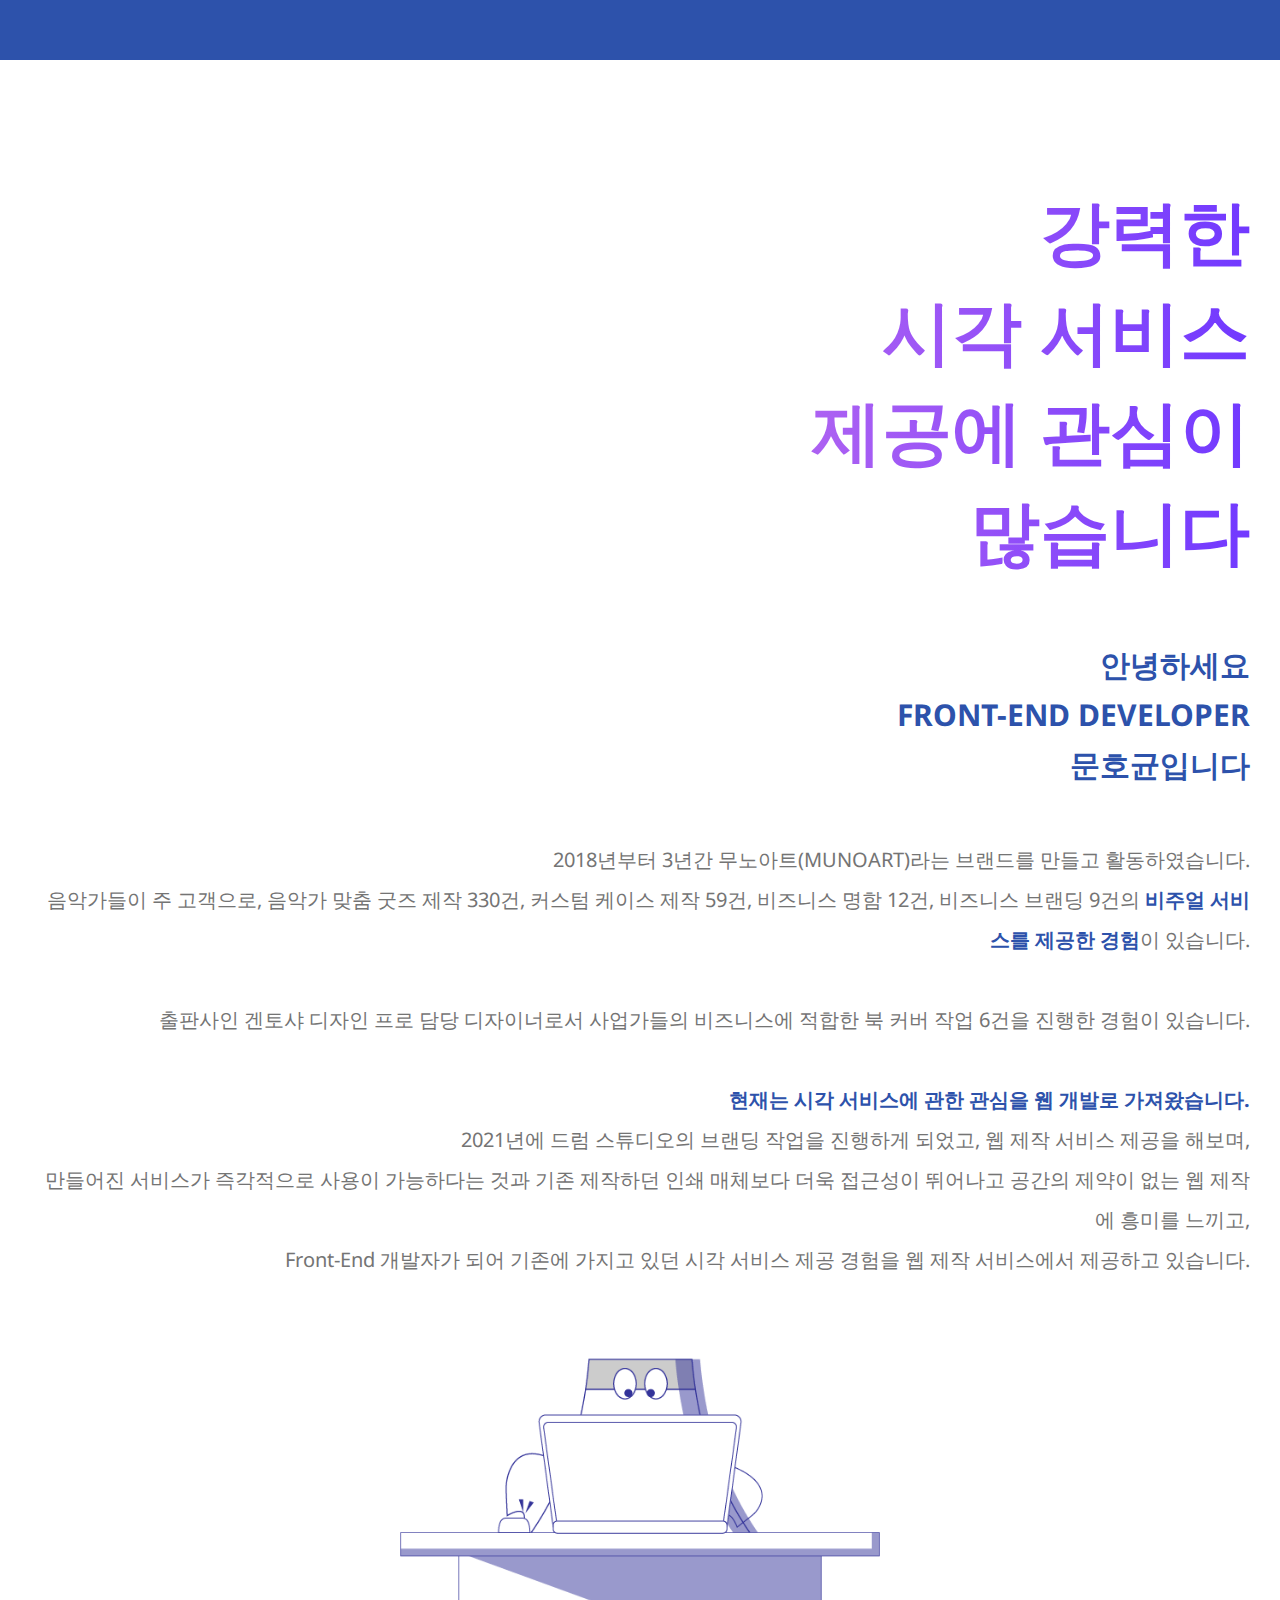
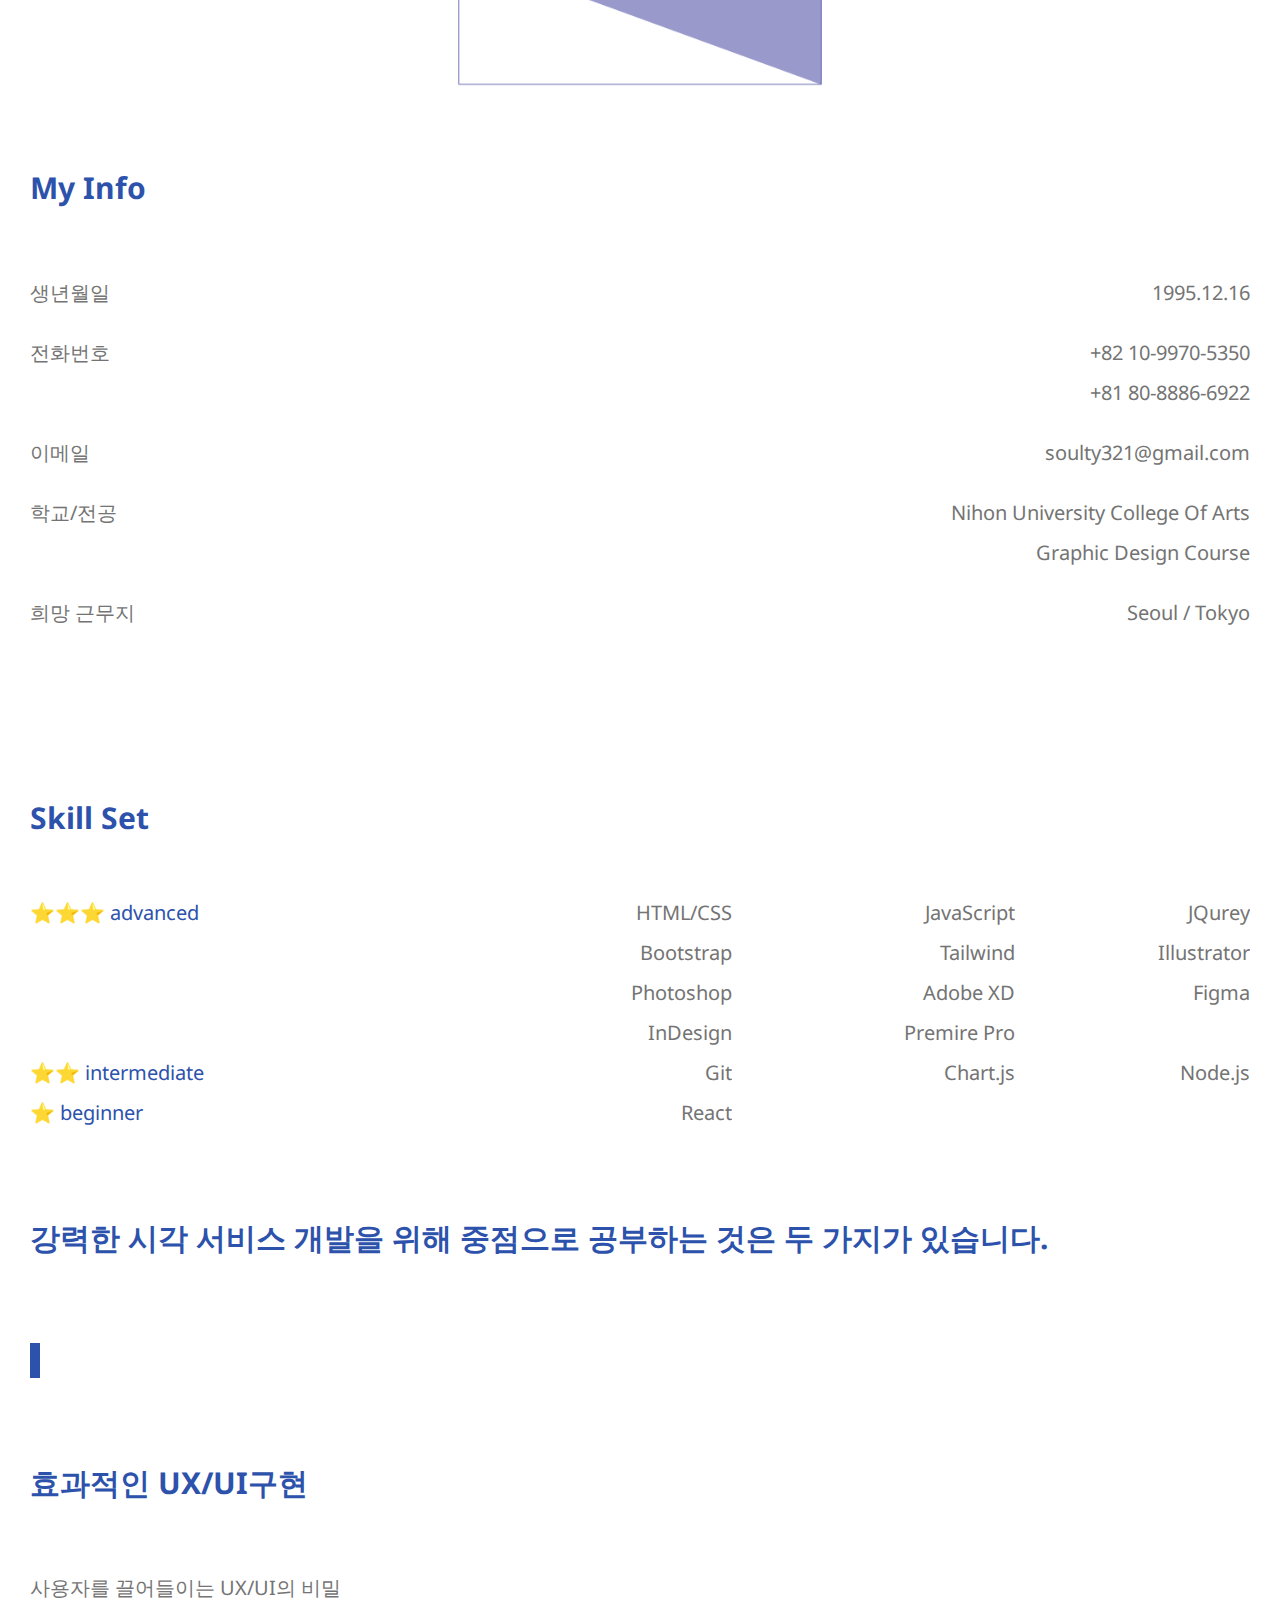
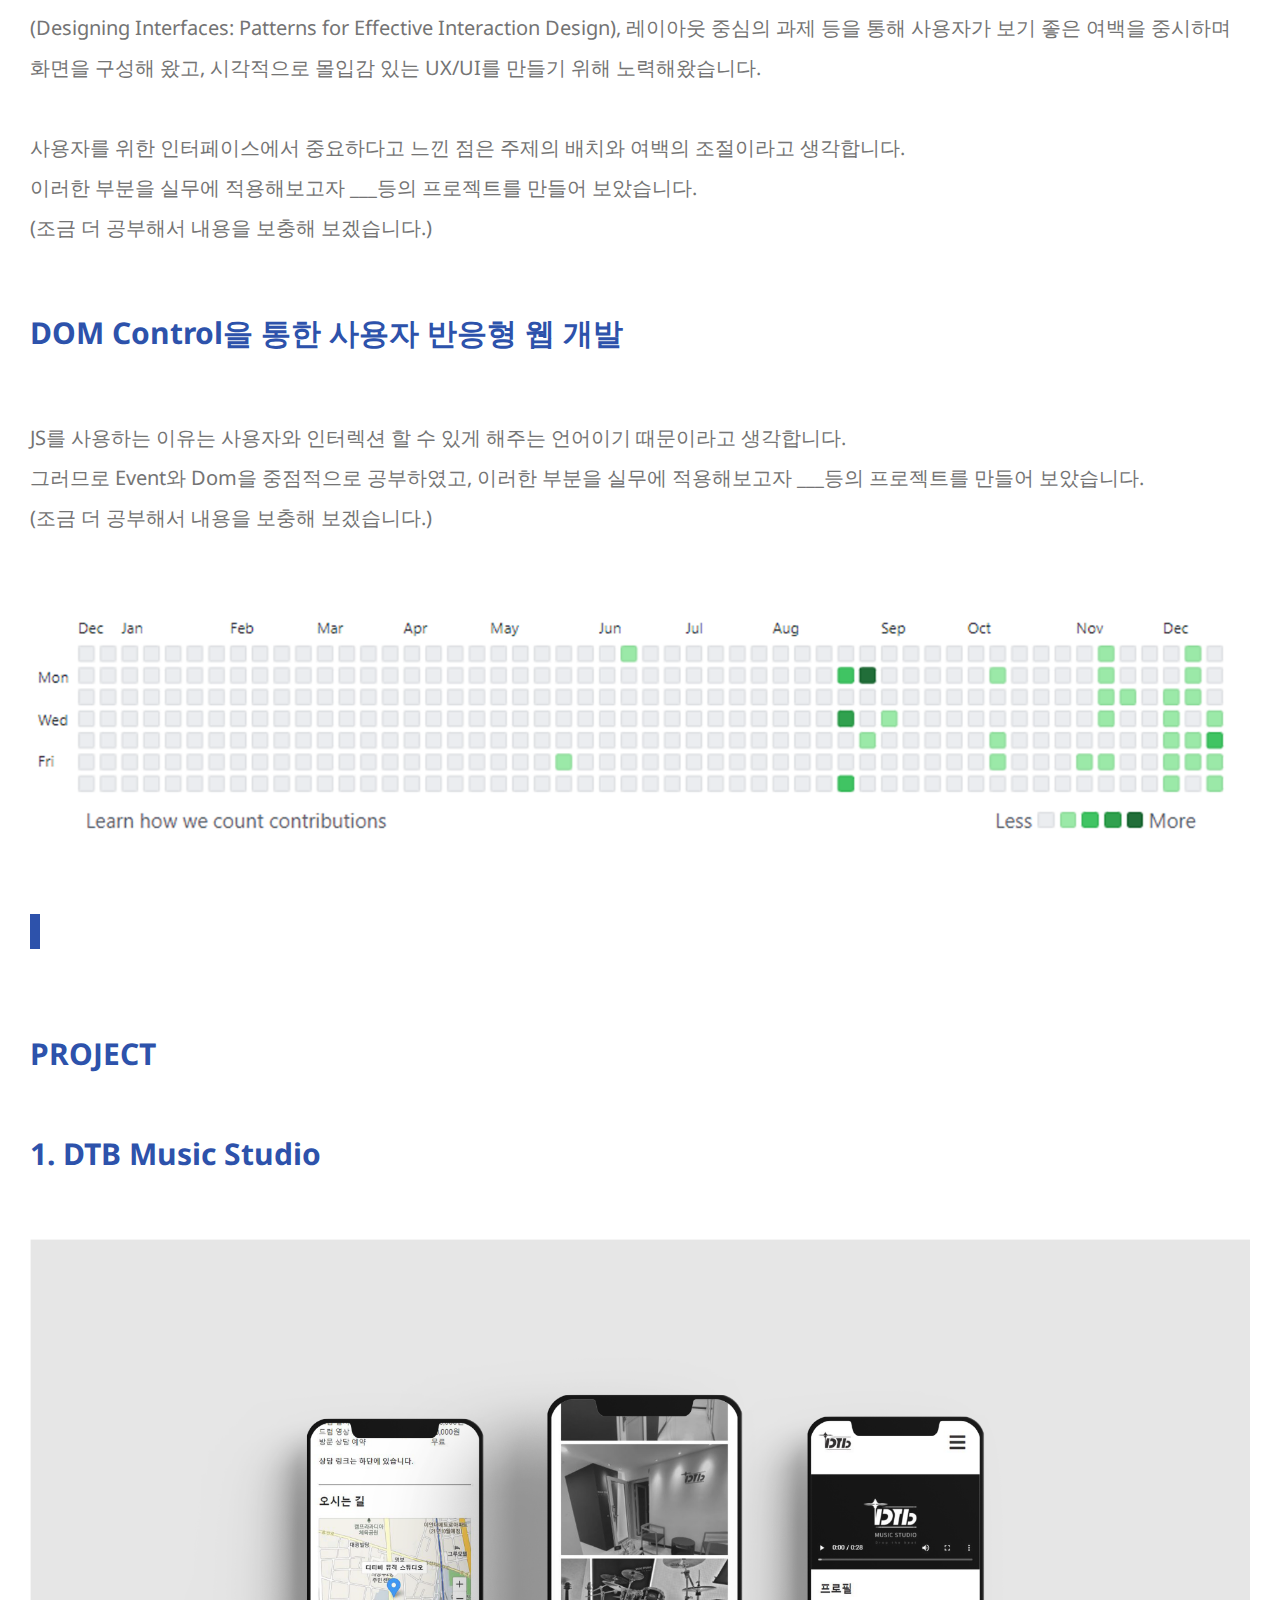
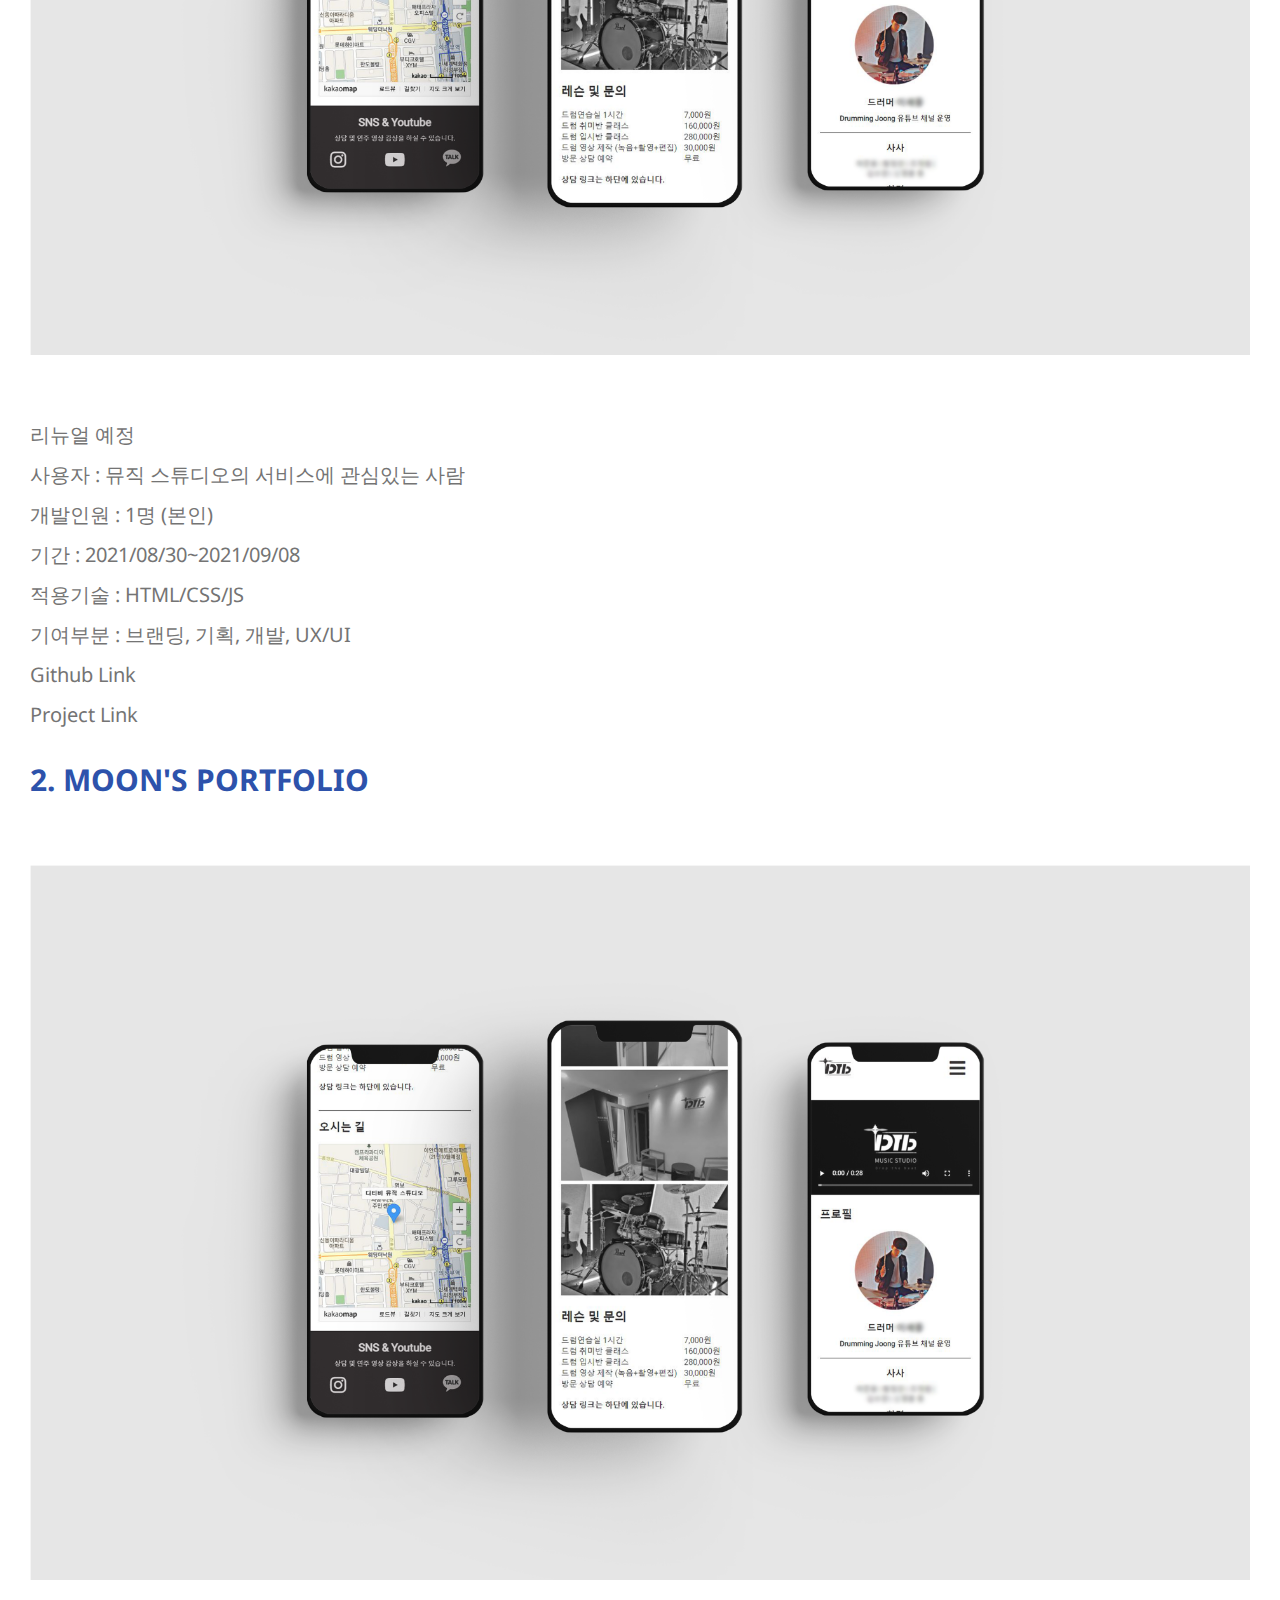
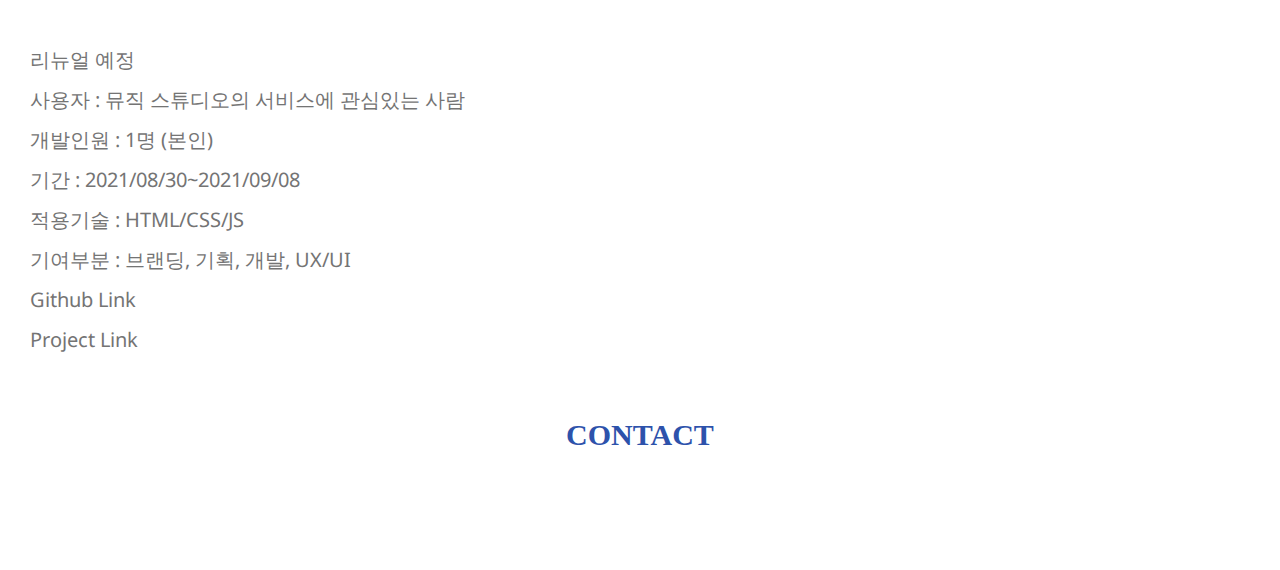
==== commit 39598115: "fix" ====
--- a/index.html
+++ b/index.html
@@ -129,8 +129,8 @@
     <article id="Study">
       <h2 class="Study-title up-on-scroll ">강력한 시각 서비스 개발을 위해 중점으로 공부하는 것은 두 가지가 있습니다.</h2>
       <h2 class="Study-subTitle-one up-on-scroll">효과적인 UX/UI구현</h2>
-      <p class="Study-title-content paragraph up-on-scroll">사용자를 끌어들이는 UX/UI의 비밀 (Designing Interfaces: Patterns for
-        Effective Interaction Design), <br>레이아웃 중심의 과제 등을 통해 사용자가 보기 좋은 여백을 중시하며 화면을 구성해 왔고, 시각적으로 몰입감 있는 UX/UI를 만들기 위해
+      <p class="Study-title-content paragraph up-on-scroll">사용자를 끌어들이는 UX/UI의 비밀<br>(Designing Interfaces: Patterns for
+        Effective Interaction Design), 레이아웃 중심의 과제 등을 통해 사용자가 보기 좋은 여백을 중시하며 화면을 구성해 왔고, 시각적으로 몰입감 있는 UX/UI를 만들기 위해
         노력해왔습니다.
         <br><br>
         사용자를 위한 인터페이스에서 중요하다고 느낀 점은 주제의 배치와 여백의 조절이라고 생각합니다.<br>이러한 부분을 실무에 적용해보고자 ___등의 프로젝트를 만들어 보았습니다.
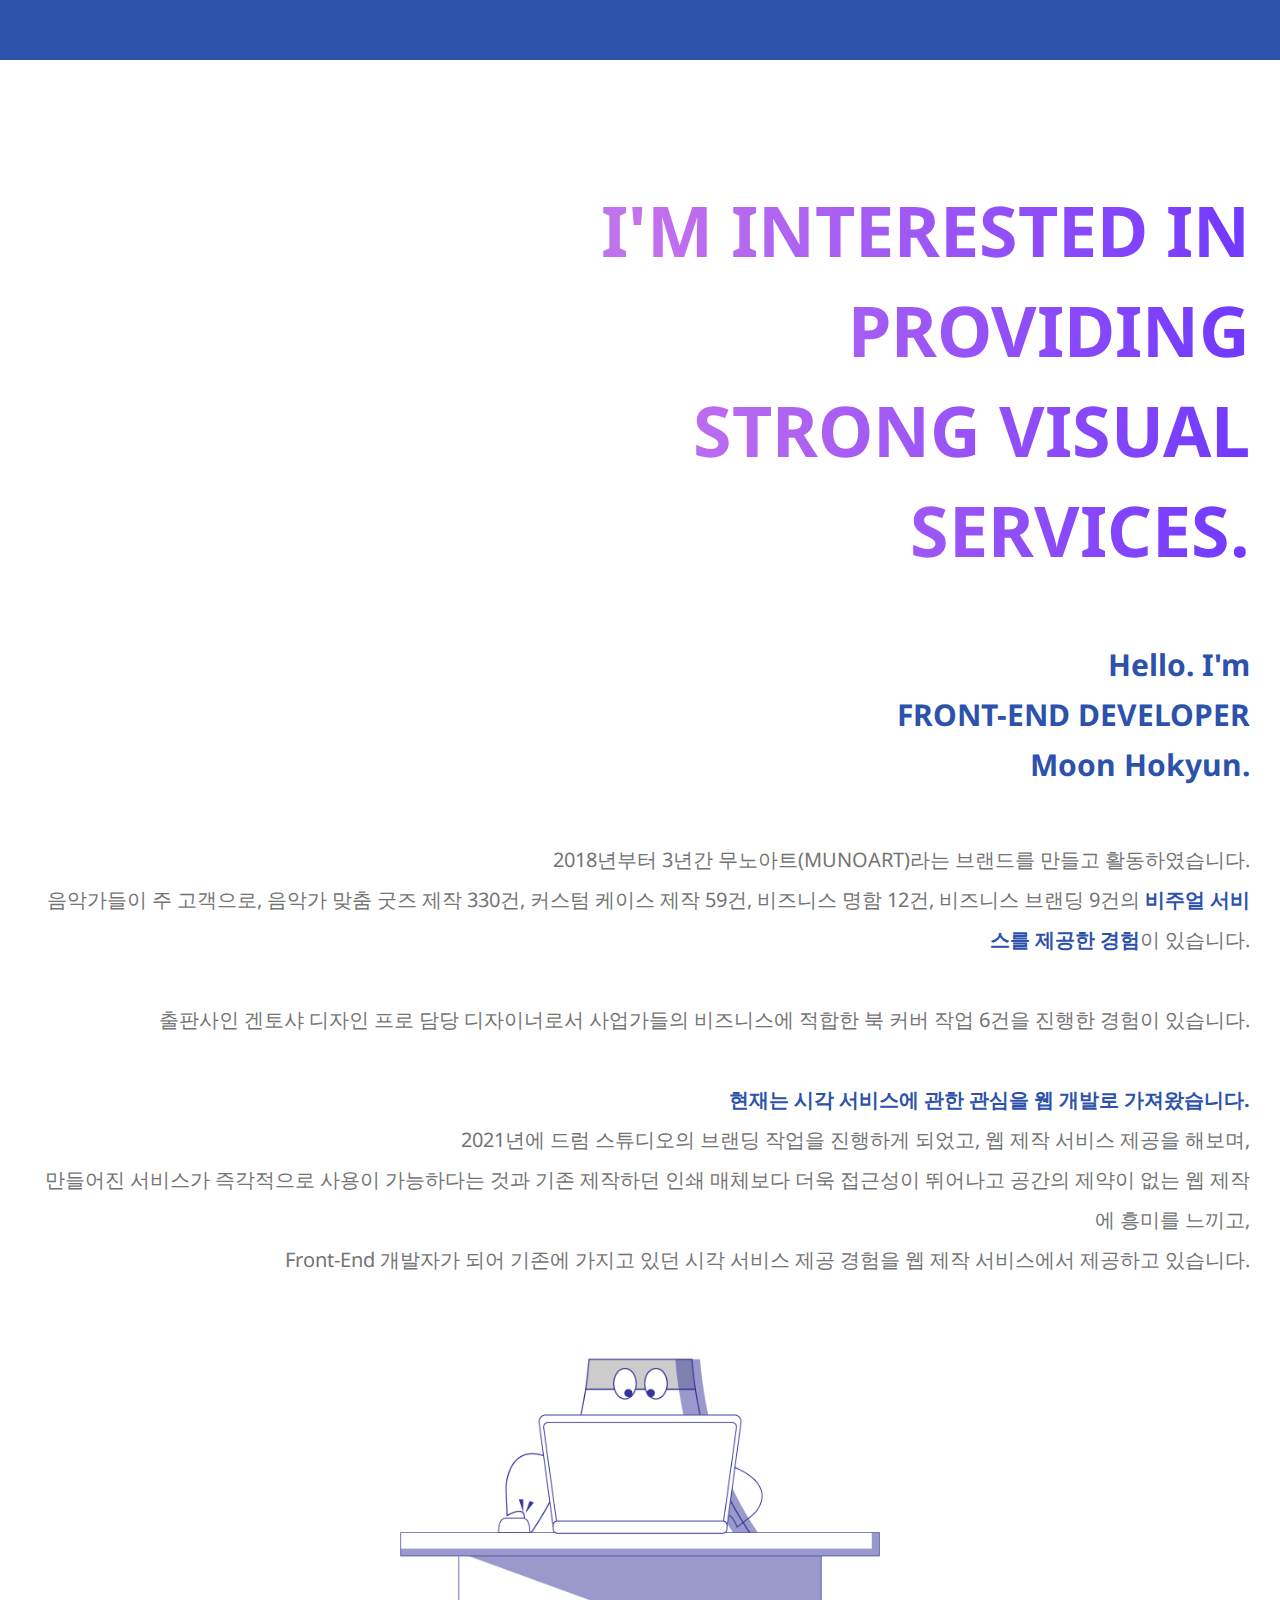
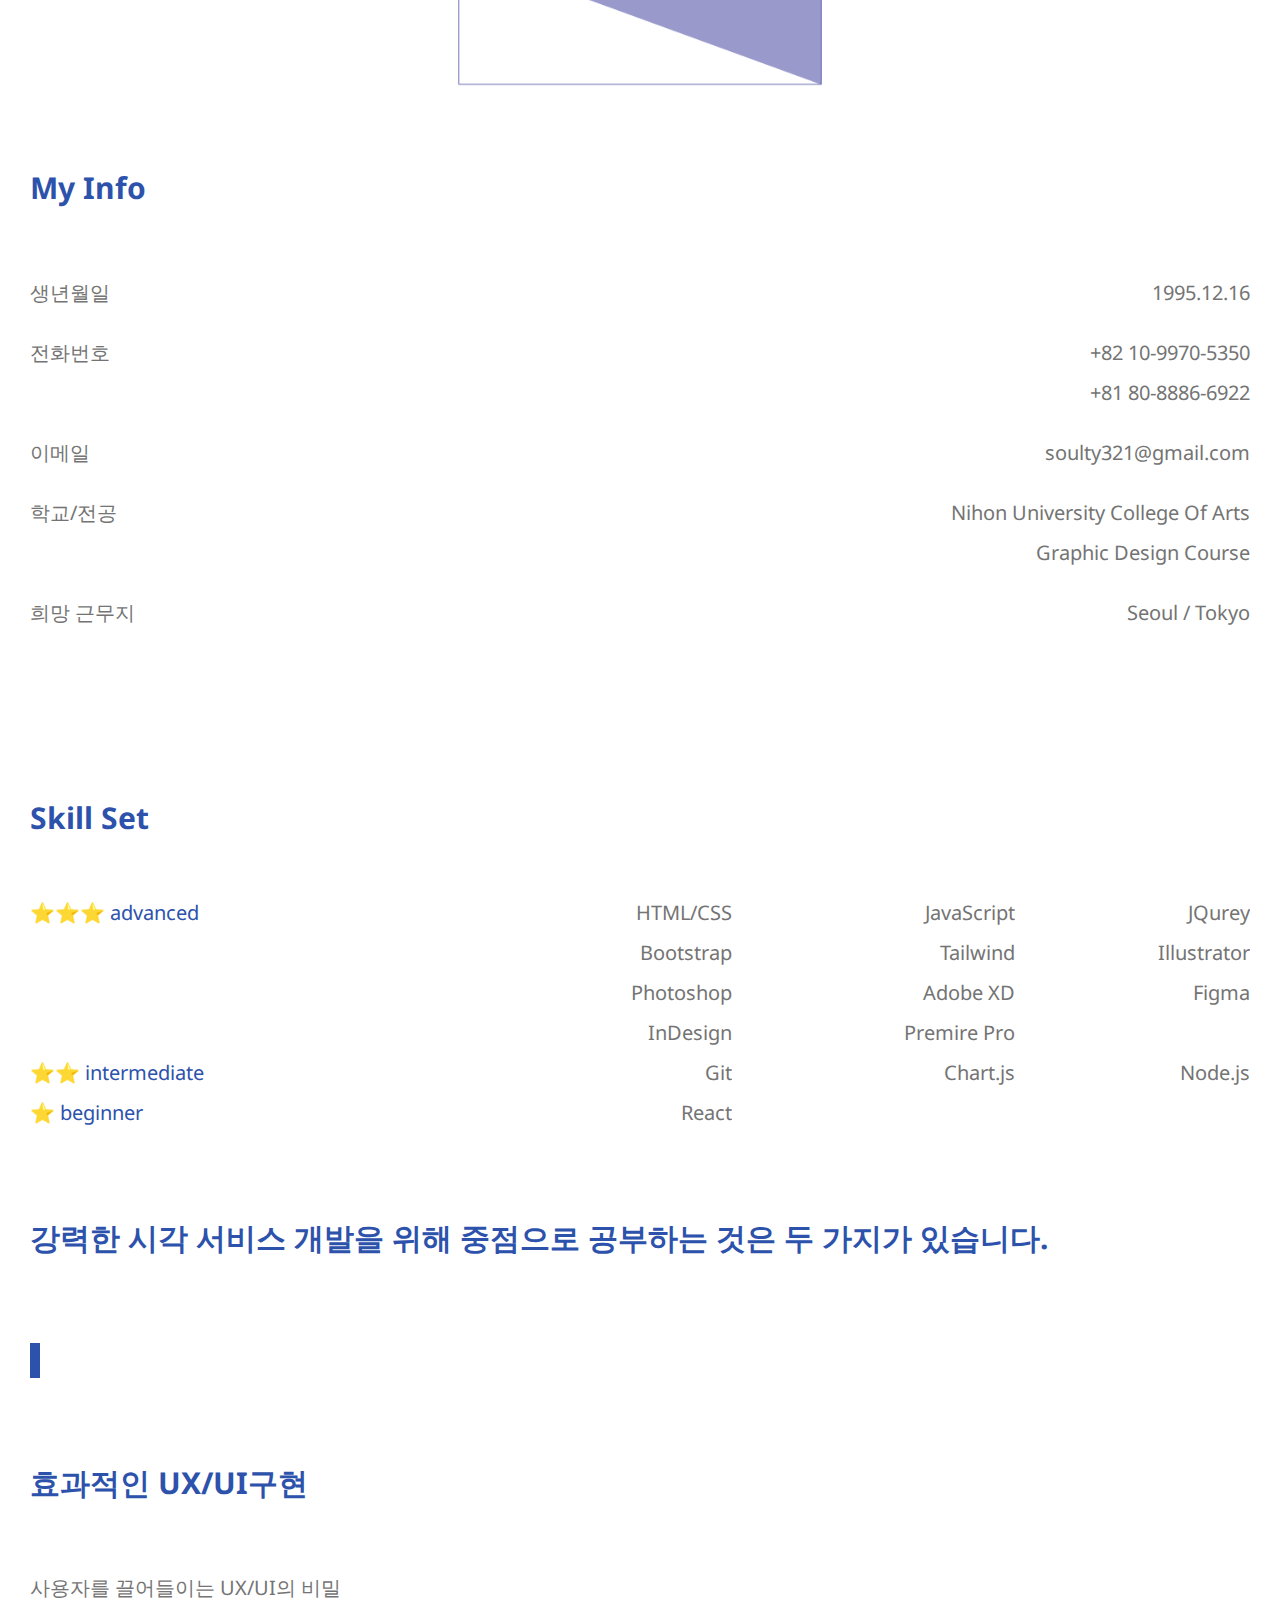
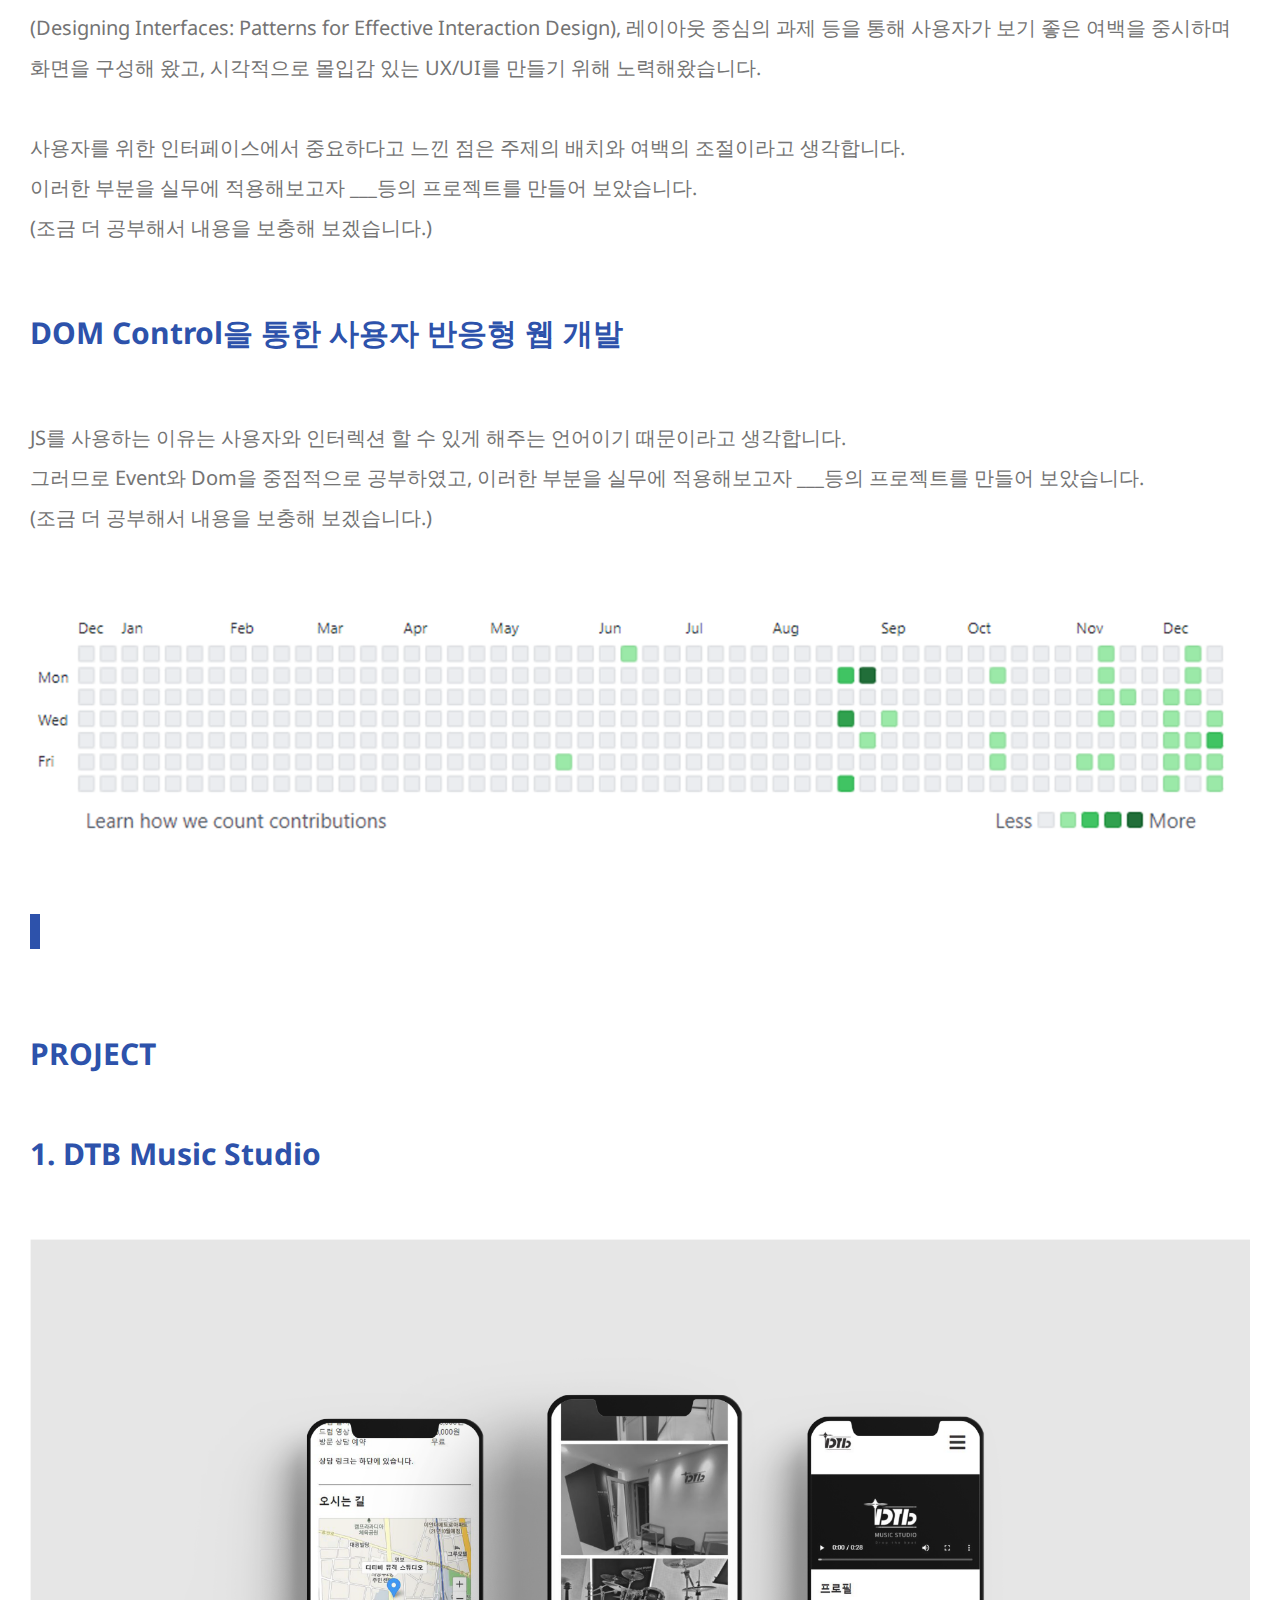
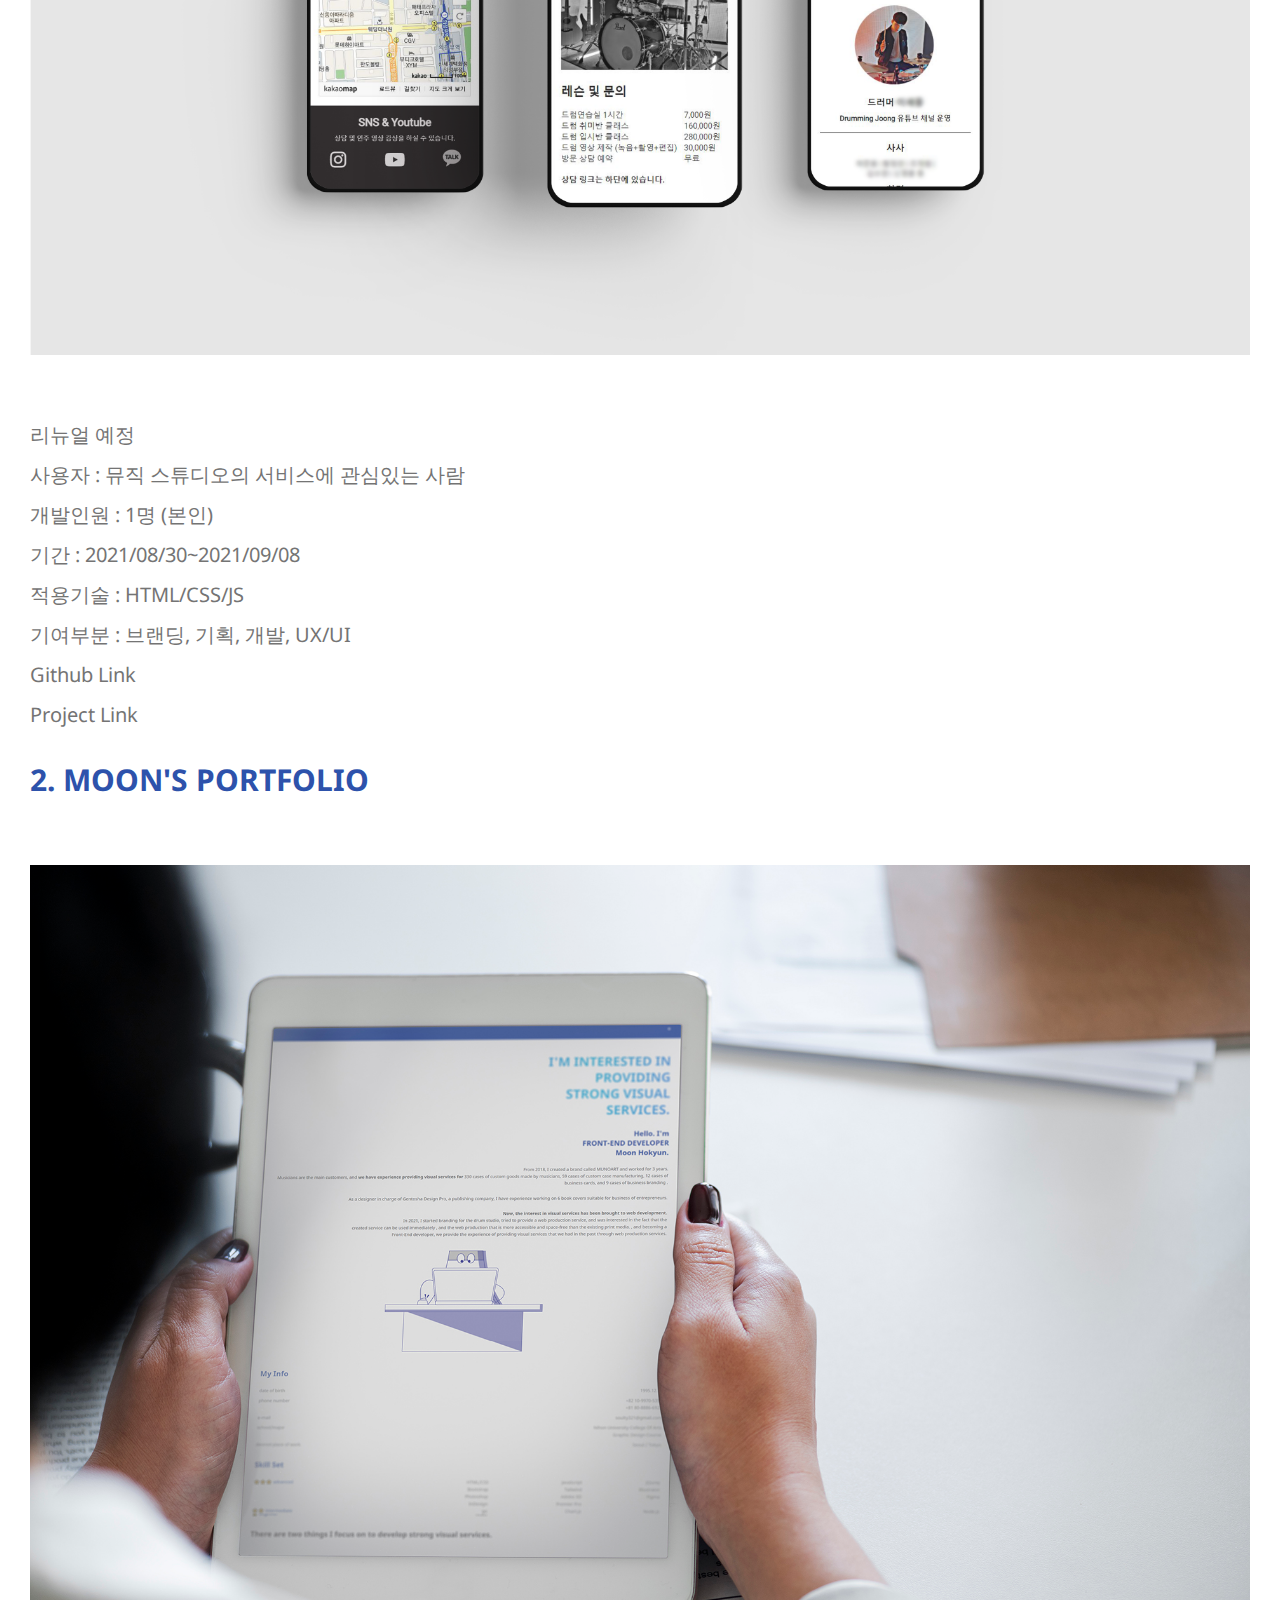
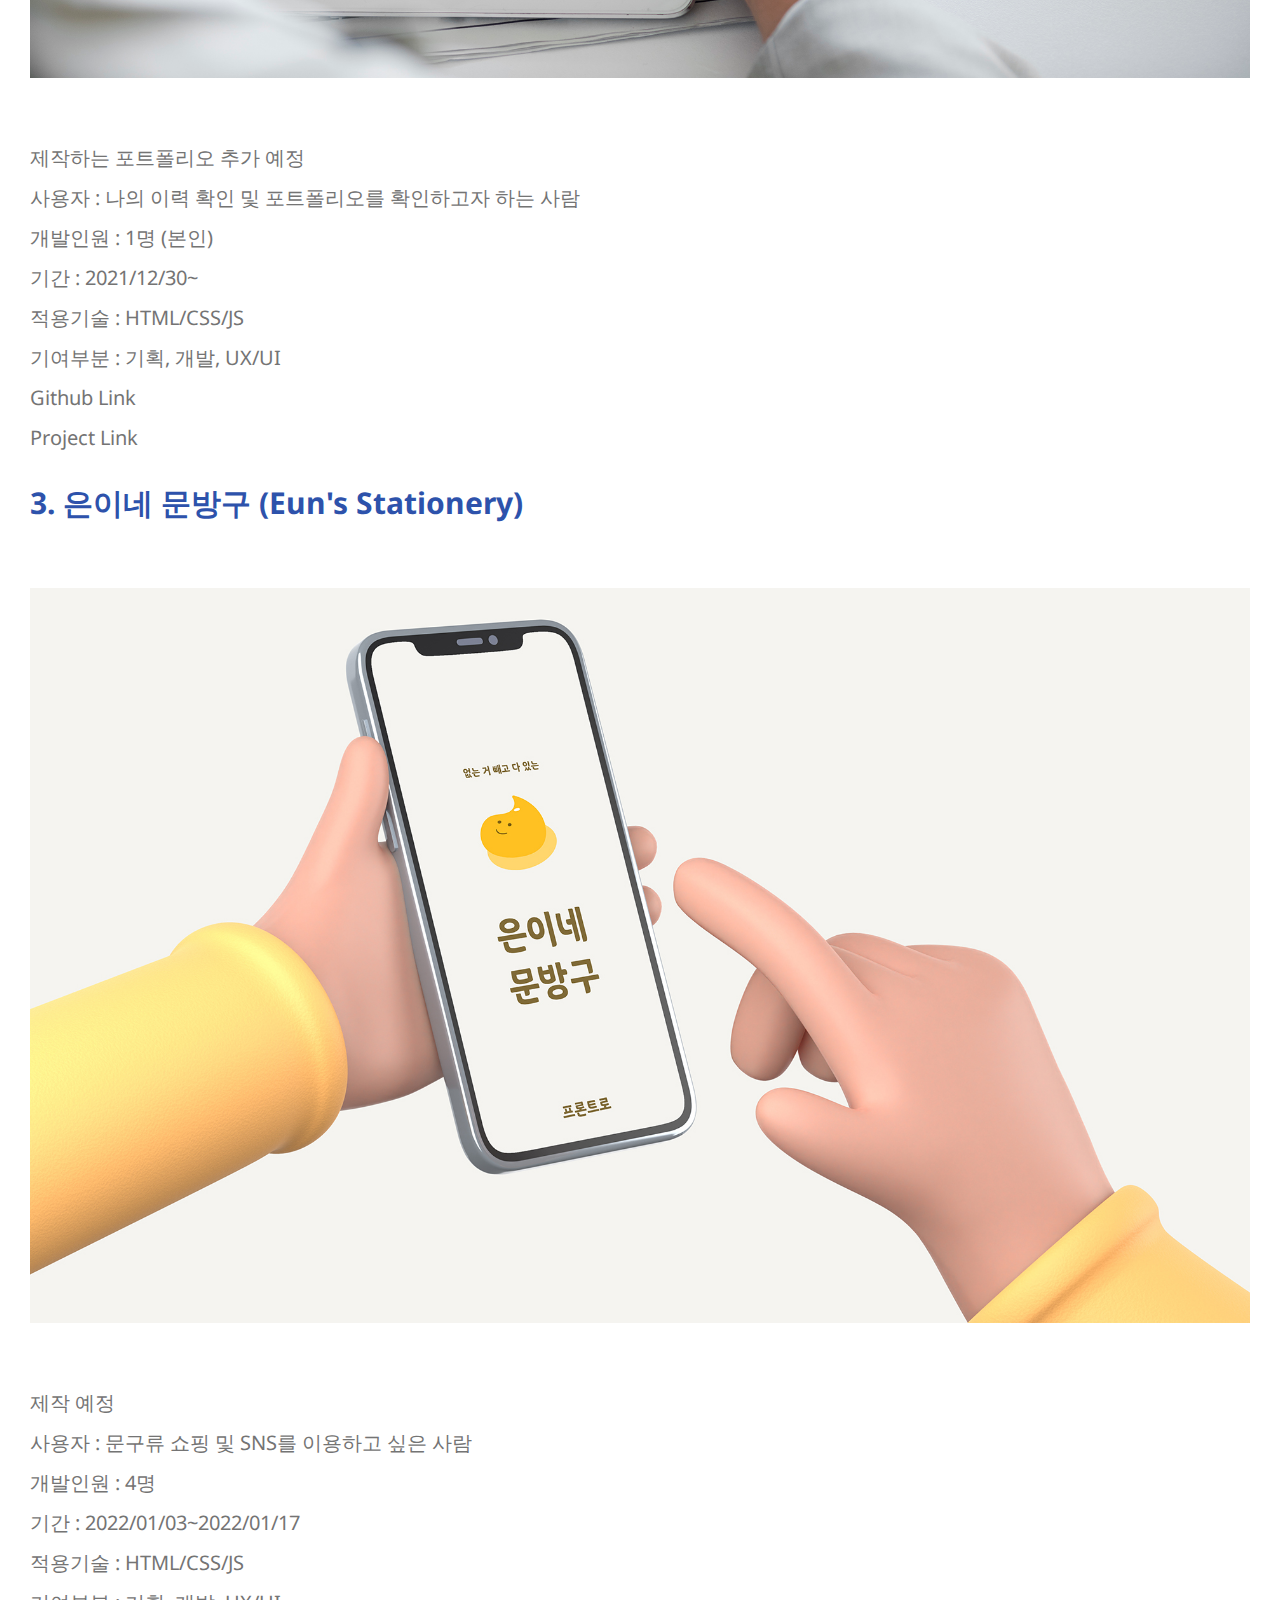
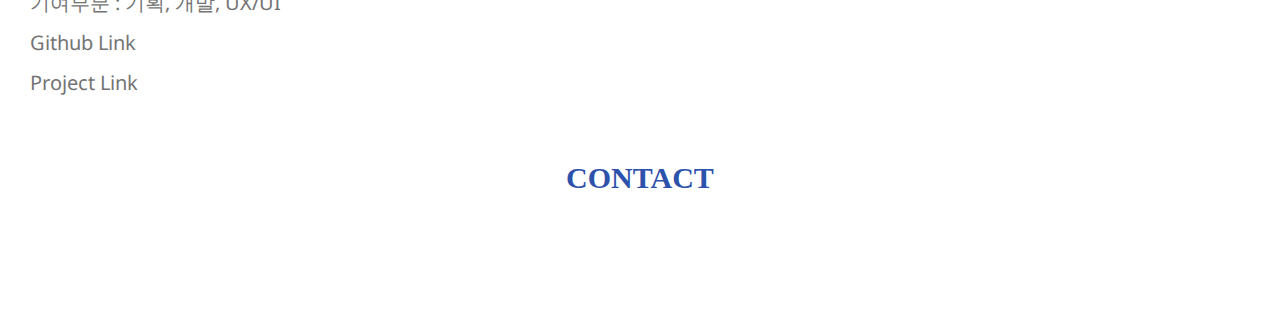
==== commit c7f1e62d: "img update" ====
--- a/index.html
+++ b/index.html
@@ -32,12 +32,12 @@
   <main>
     <header class="header">
       <h1 class="header-title up-on-scroll gradient-effect
-      ">강력한<br>시각 서비스<br>제공에 관심이<br>많습니다</h1>
+      ">I'm interested in<br>providing<br>strong visual<br>services.</h1>
     </header>
 
 
     <article id="hello">
-      <h2 class="hello-title">안녕하세요<br>FRONT-END DEVELOPER<br>문호균입니다</h2>
+      <h2 class="hello-title">Hello. I'm<br>FRONT-END DEVELOPER<br>Moon Hokyun.</h2>
       <p class="hello-p hello-one paragraph">2018년부터 3년간 무노아트(MUNOART)라는 브랜드를 만들고 활동하였습니다. <br>음악가들이 주 고객으로, 음악가 맞춤 굿즈
         제작 330건, 커스텀 케이스
         제작 59건,
@@ -171,17 +171,36 @@
         <section class="project-module">
           <h3 class="Project-Content-subTitle up-on-scroll">2. MOON'S PORTFOLIO</h3>
 
-          <img src="./img/DTB-1.png" alt="" class="Project-img">
+          <img src="./img/resume-img.jpg" alt="" class="Project-img">
 
           <ul class="Project-1-detail paragraph up-on-scroll">
-            <li>리뉴얼 예정</li>
-            <li>사용자 : 뮤직 스튜디오의 서비스에 관심있는 사람</li>
+            <li>제작하는 포트폴리오 추가 예정</li>
+            <li>사용자 : 나의 이력 확인 및 포트폴리오를 확인하고자 하는 사람</li>
             <li>개발인원 : 1명 (본인)</li>
-            <li>기간 : 2021/08/30~2021/09/08</li>
+            <li>기간 : 2021/12/30~</li>
             <li>적용기술 : HTML/CSS/JS </li>
-            <li>기여부분 : 브랜딩, 기획, 개발, UX/UI</li>
-            <li><a href="https://github.com/Moonhokyun/DtbMusicStudio_Project">Github Link</a></li>
-            <li><a href="http://dtb-music.space/">Project Link</a></li>
+            <li>기여부분 : 기획, 개발, UX/UI</li>
+            <li><a href="https://github.com/Moonhokyun/Resume_Project">Github Link</a></li>
+            <li><a href="https://moonhokyun.github.io/Resume_Project/">Project Link</a></li>
+          </ul>
+        </section>
+        <!-- Module -->
+       
+        <!-- Module -->
+        <section class="project-module">
+          <h3 class="Project-Content-subTitle up-on-scroll">3. 은이네 문방구 (Eun's Stationery)</h3>
+
+          <img src="./img/eun-img-3.jpg" alt="" class="Project-img">
+
+          <ul class="Project-1-detail paragraph up-on-scroll">
+            <li>제작 예정</li>
+            <li>사용자 : 문구류 쇼핑 및 SNS를 이용하고 싶은 사람</li>
+            <li>개발인원 : 4명</li>
+            <li>기간 : 2022/01/03~2022/01/17</li>
+            <li>적용기술 : HTML/CSS/JS </li>
+            <li>기여부분 : 기획, 개발, UX/UI</li>
+            <li><a href="https://github.com/Moonhokyun/Frontro_Project">Github Link</a></li>
+            <li><a href="#">Project Link</a></li>
           </ul>
         </section>
         <!-- Module -->
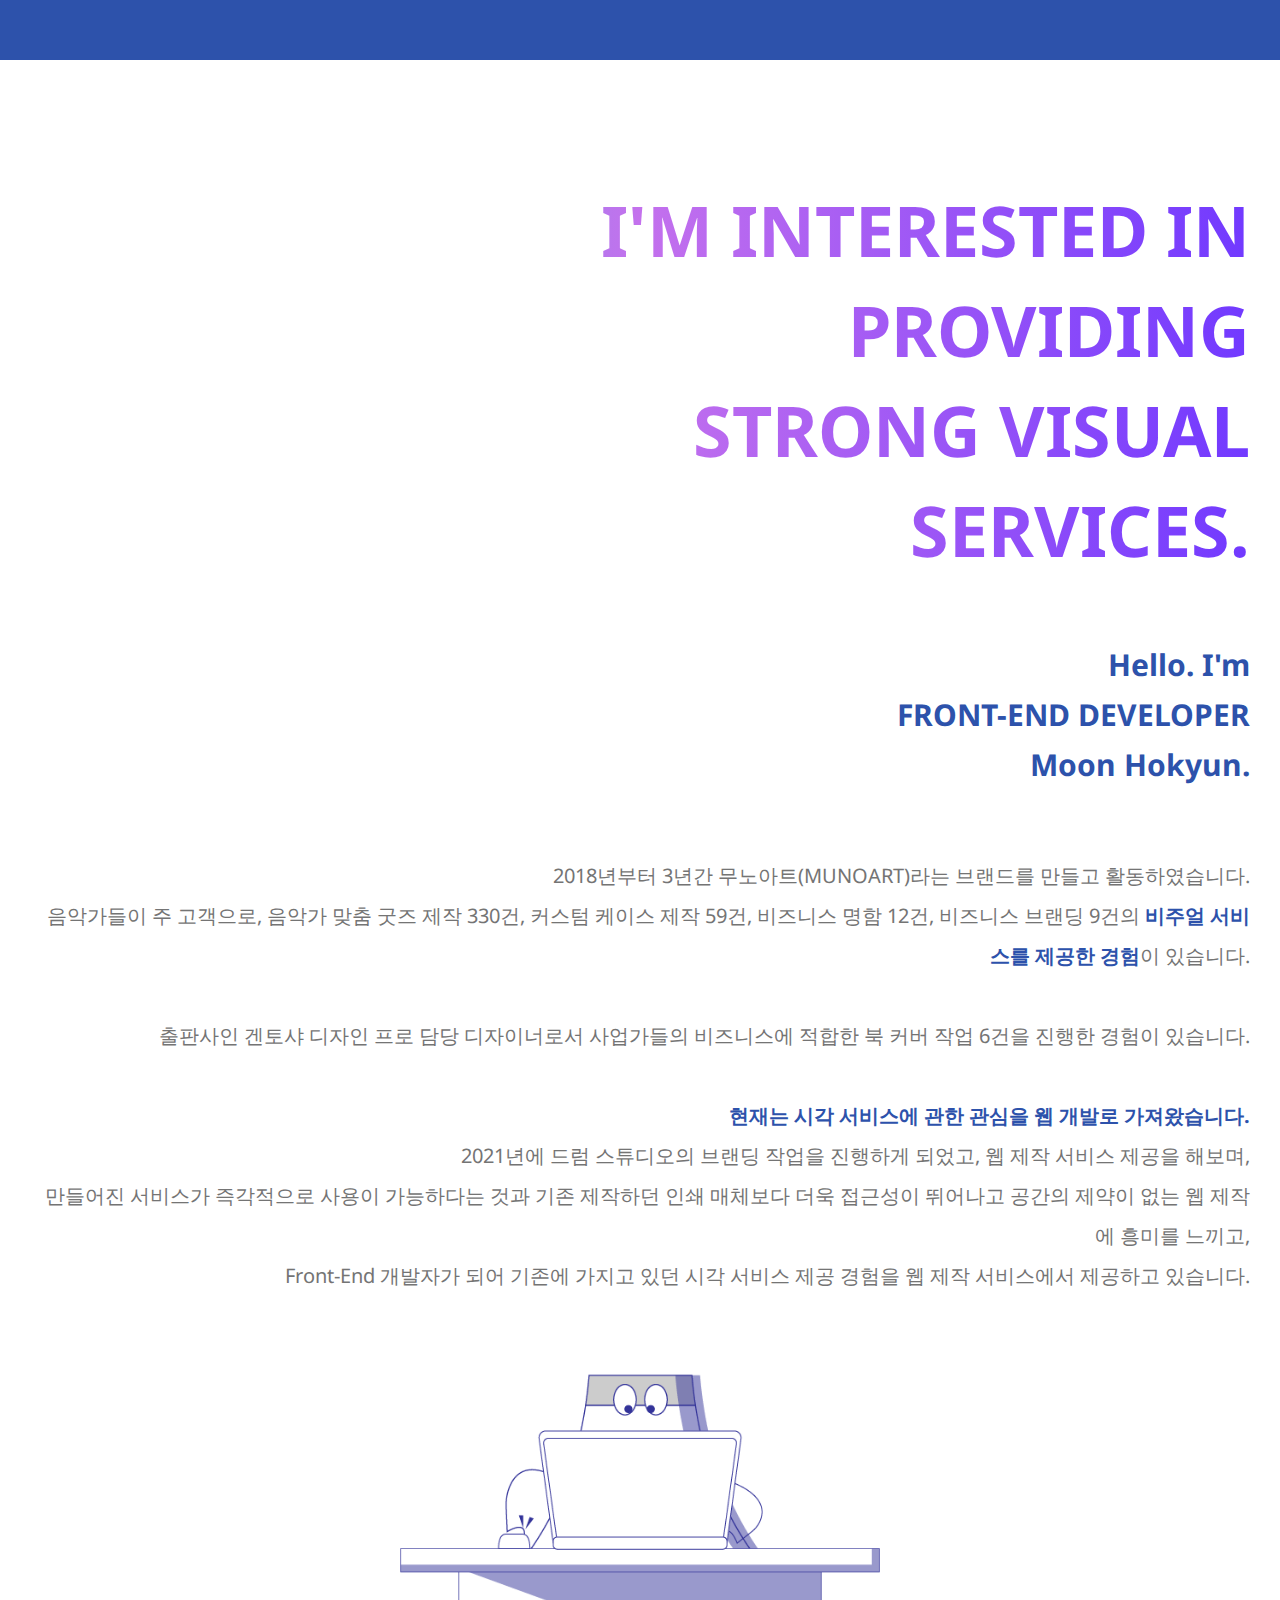
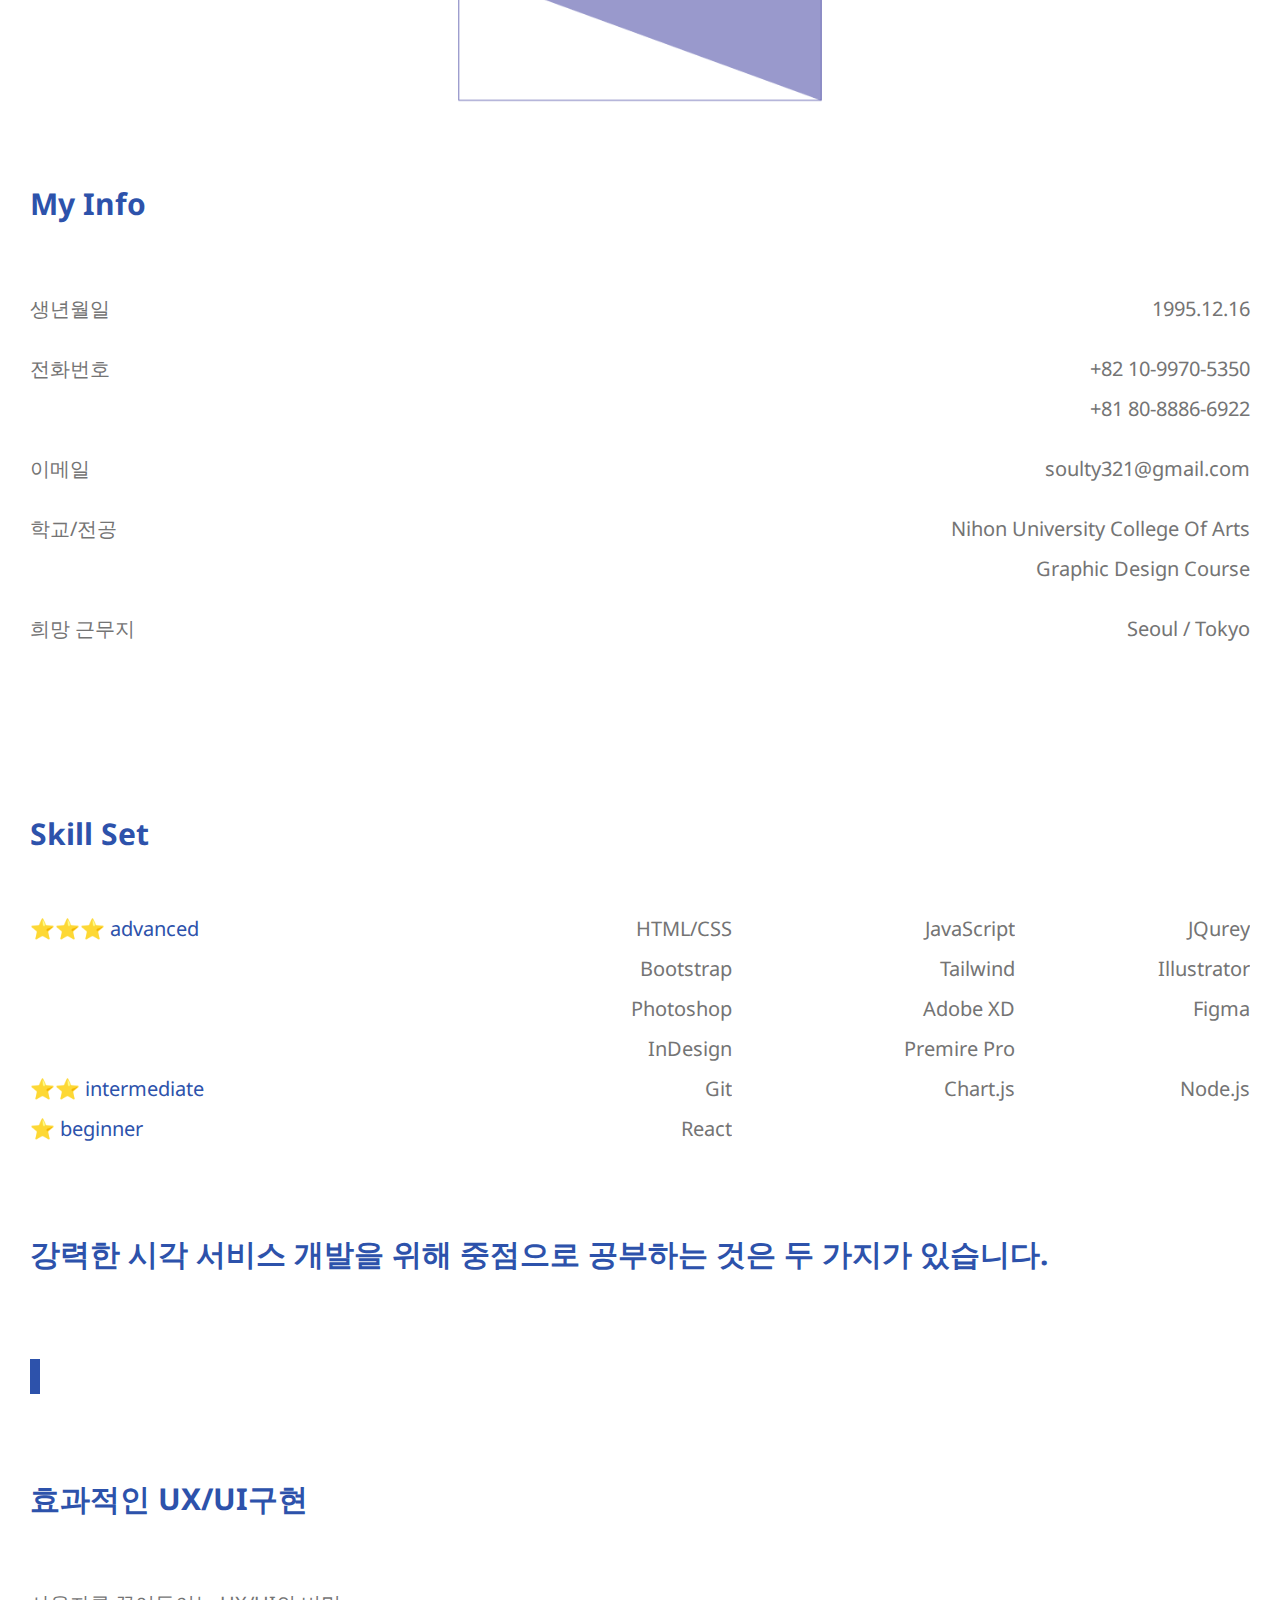
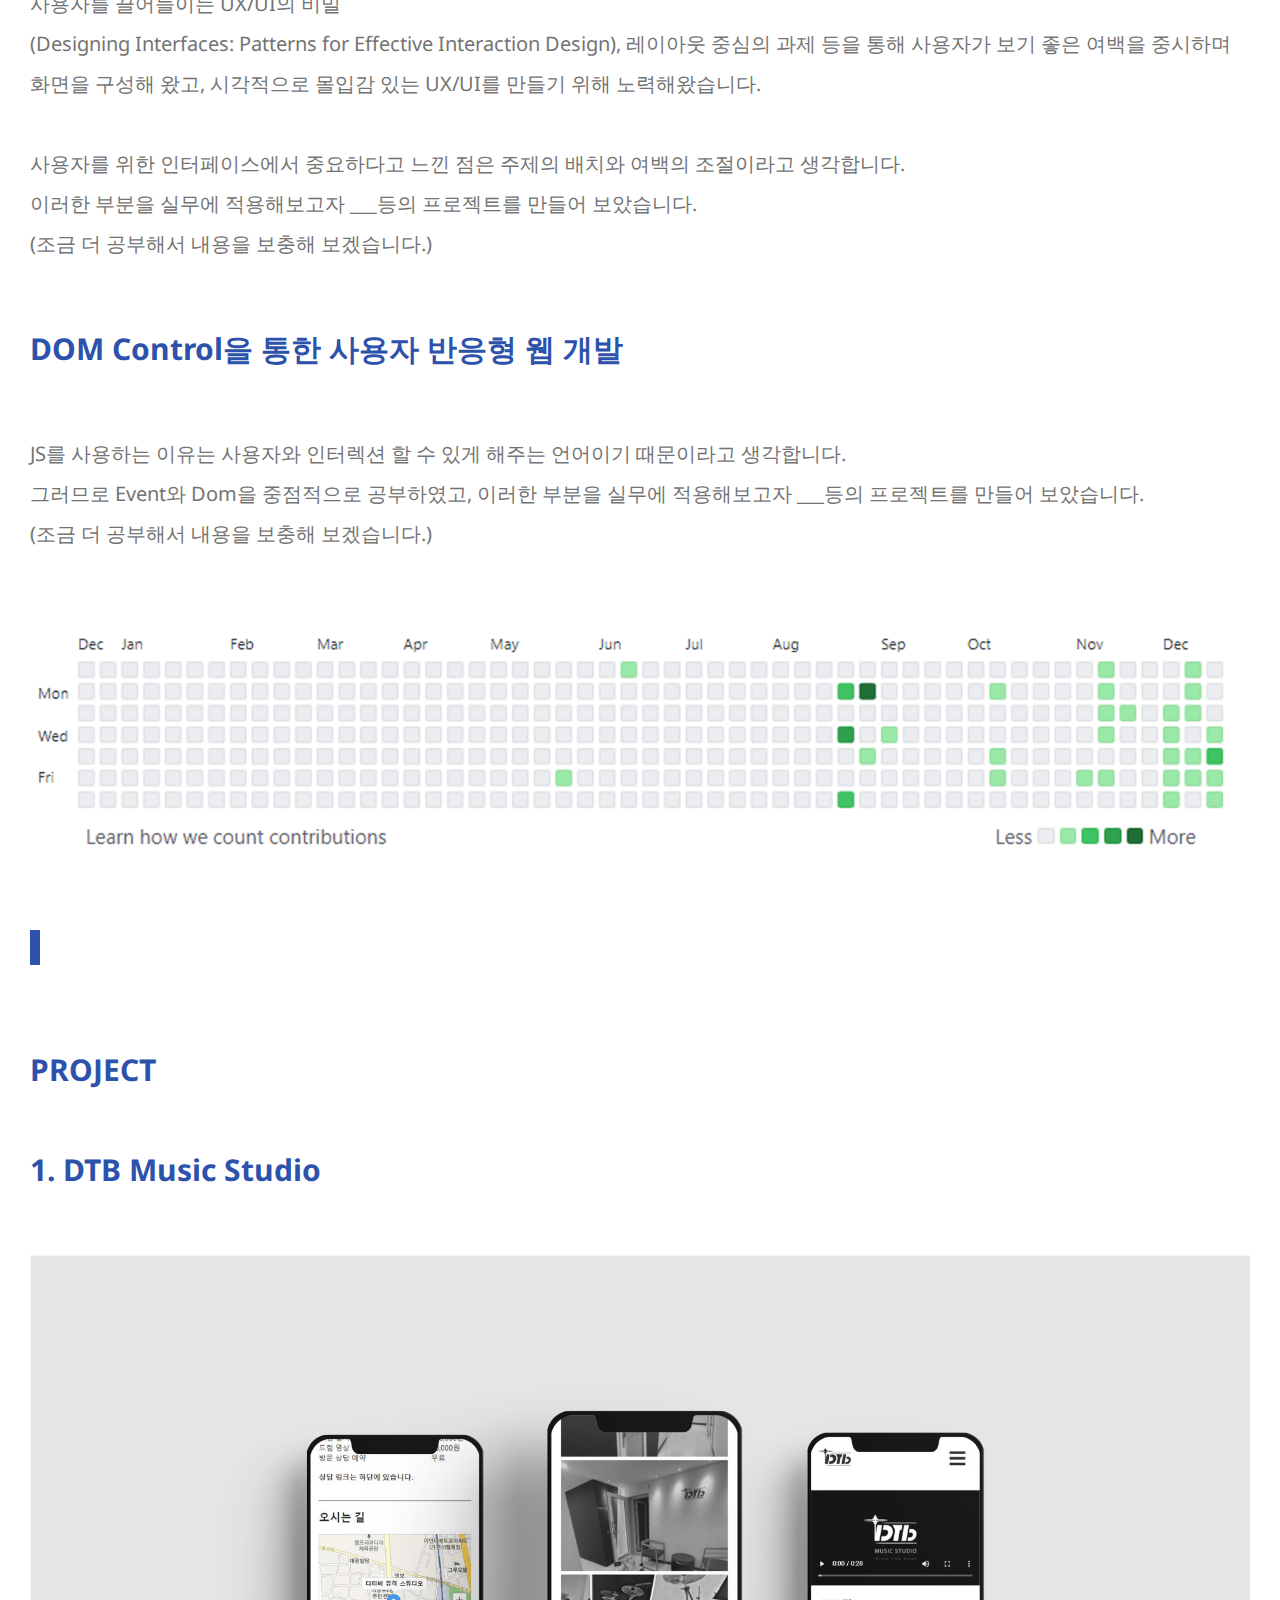
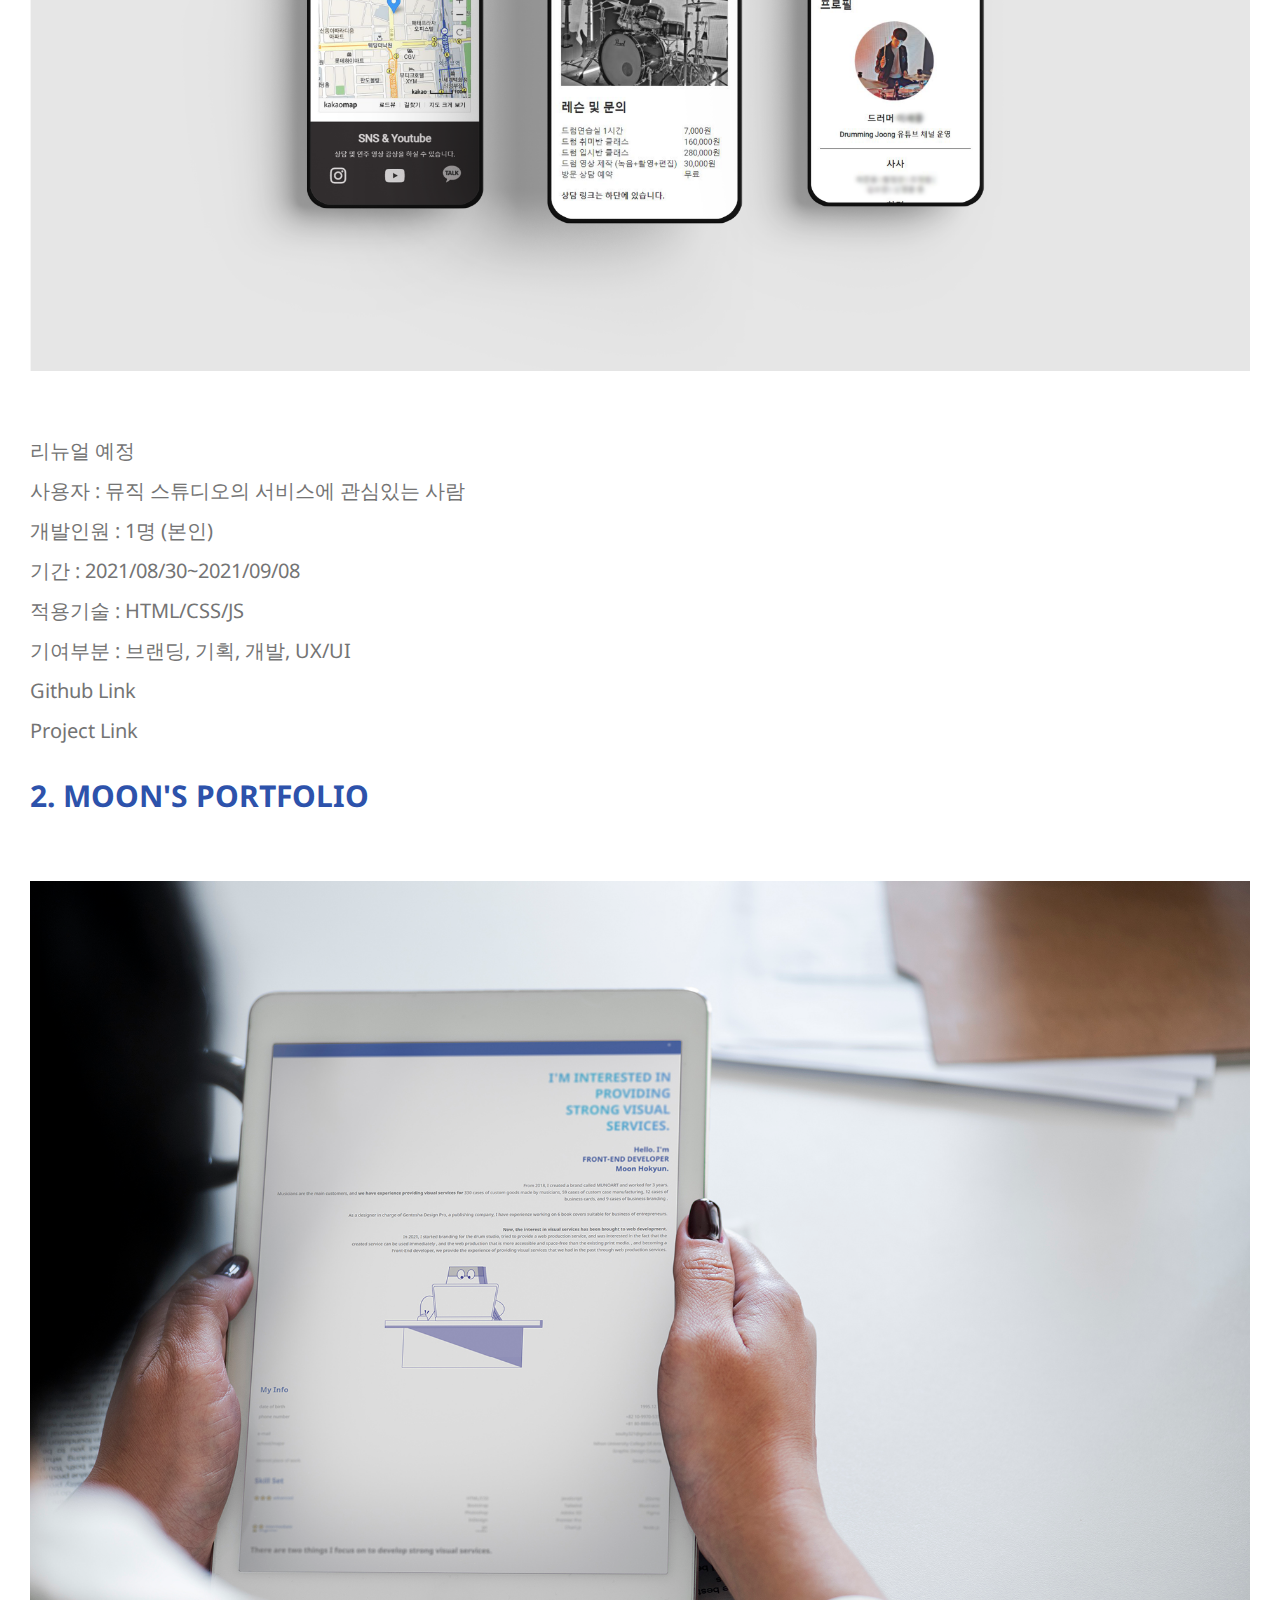
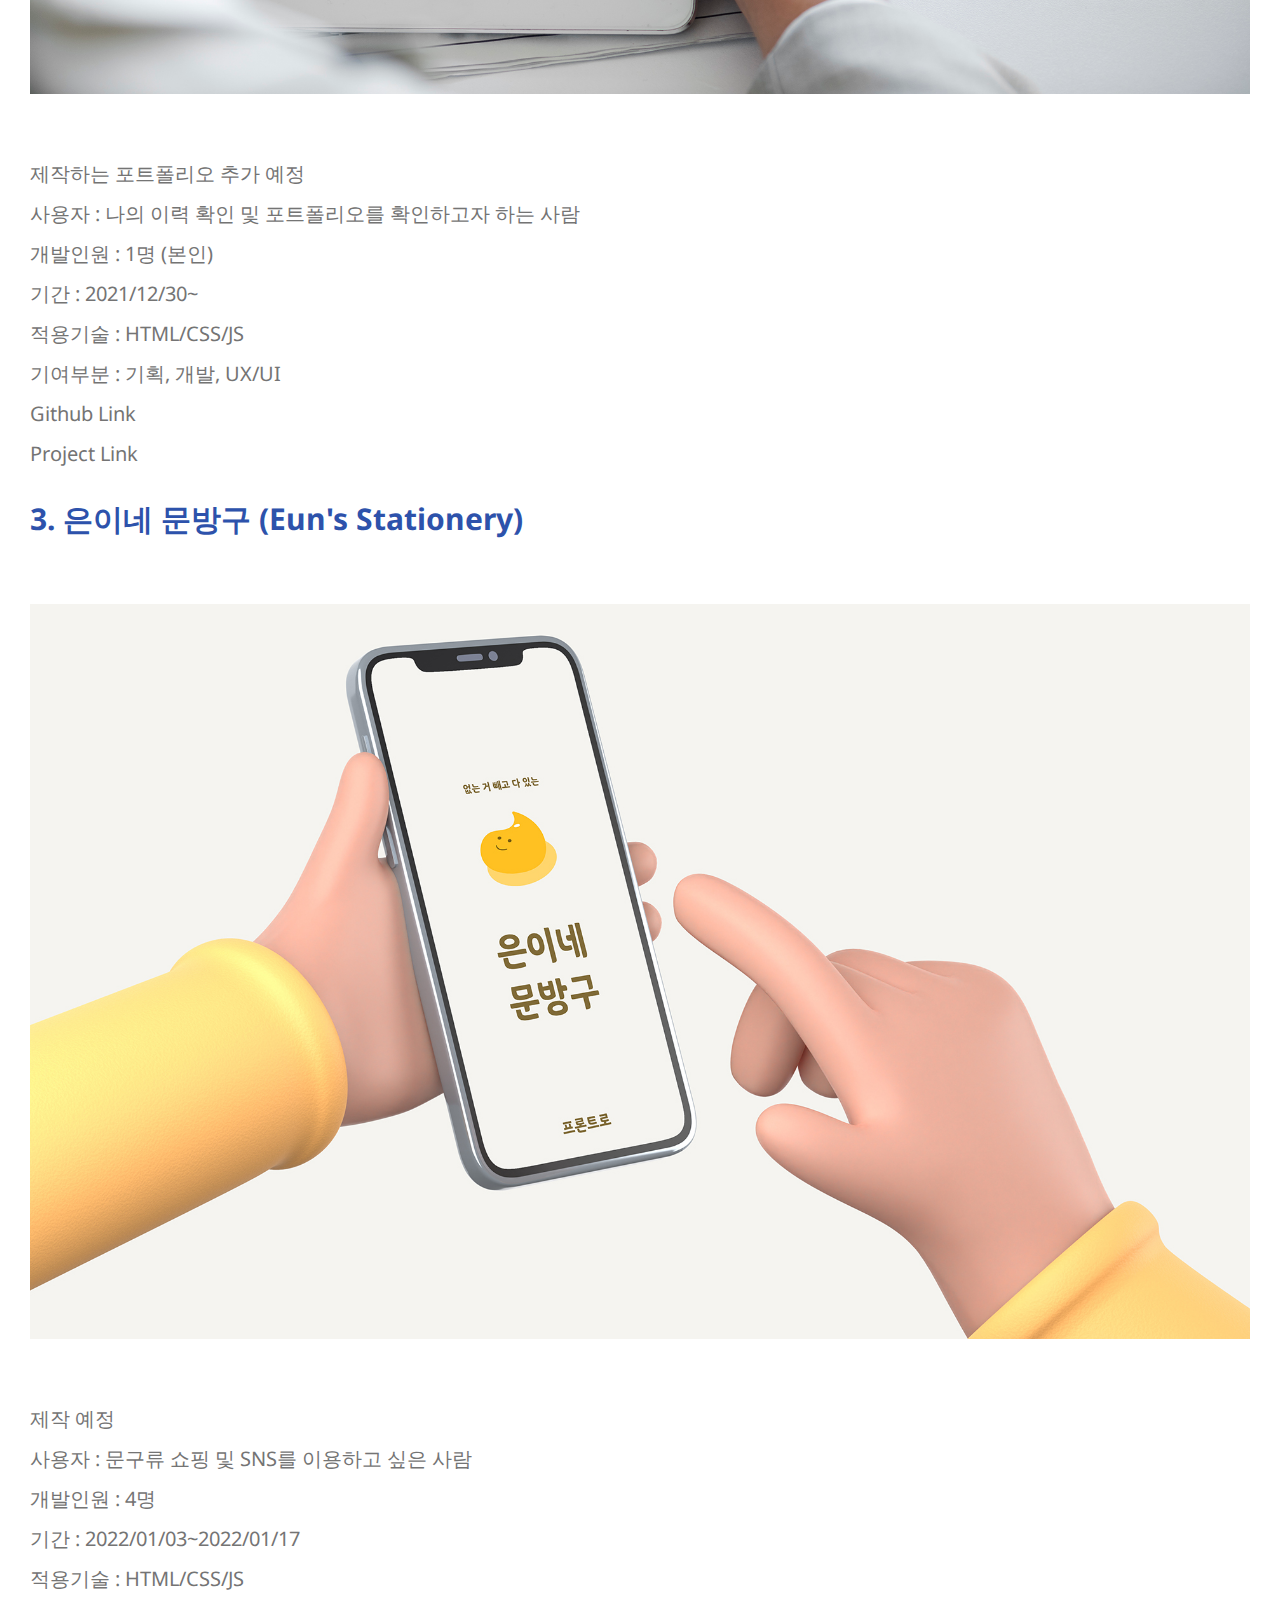
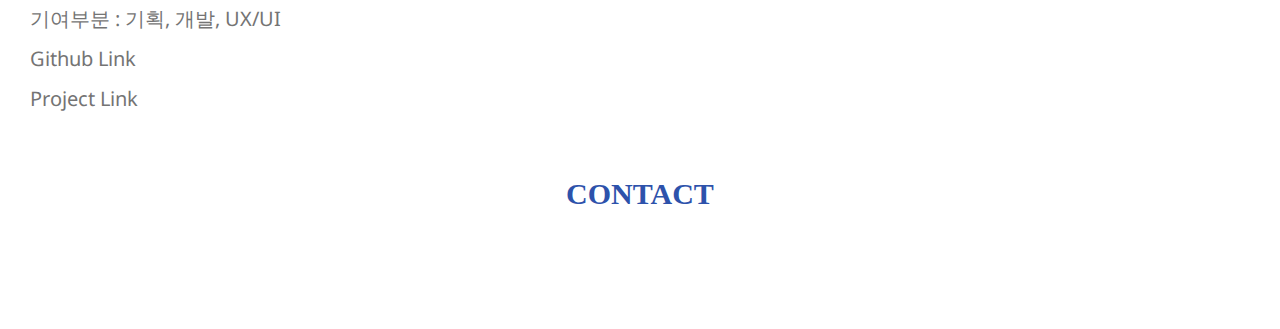
==== commit 192fc7c5: "japanese page add" ====
--- a/index.html
+++ b/index.html
@@ -38,6 +38,7 @@
 
     <article id="hello">
       <h2 class="hello-title">Hello. I'm<br>FRONT-END DEVELOPER<br>Moon Hokyun.</h2>
+      <br>
       <p class="hello-p hello-one paragraph">2018년부터 3년간 무노아트(MUNOART)라는 브랜드를 만들고 활동하였습니다. <br>음악가들이 주 고객으로, 음악가 맞춤 굿즈
         제작 330건, 커스텀 케이스
         제작 59건,
@@ -209,8 +210,6 @@
       </article>
     </article>
 
-
-
   </main>
 
   <footer id="contact">
@@ -223,7 +222,9 @@
           <i class="fab fa-github fa-2x"></i></a></li>
       <li class="contact-item"><a href="https://www.notion.so/a2674b78d6354b65a624640be6c0727b"><i
             class="fas fa-file fa-2x"></i></a></li>
-    </ul>
+      <li class="contact-item"><a href="./jp-index.html"><i
+            class="fas fa-language fa-2x"></i></a></li>
+    </ul>    
   </footer>
   <script src="./main.js"></script>
 
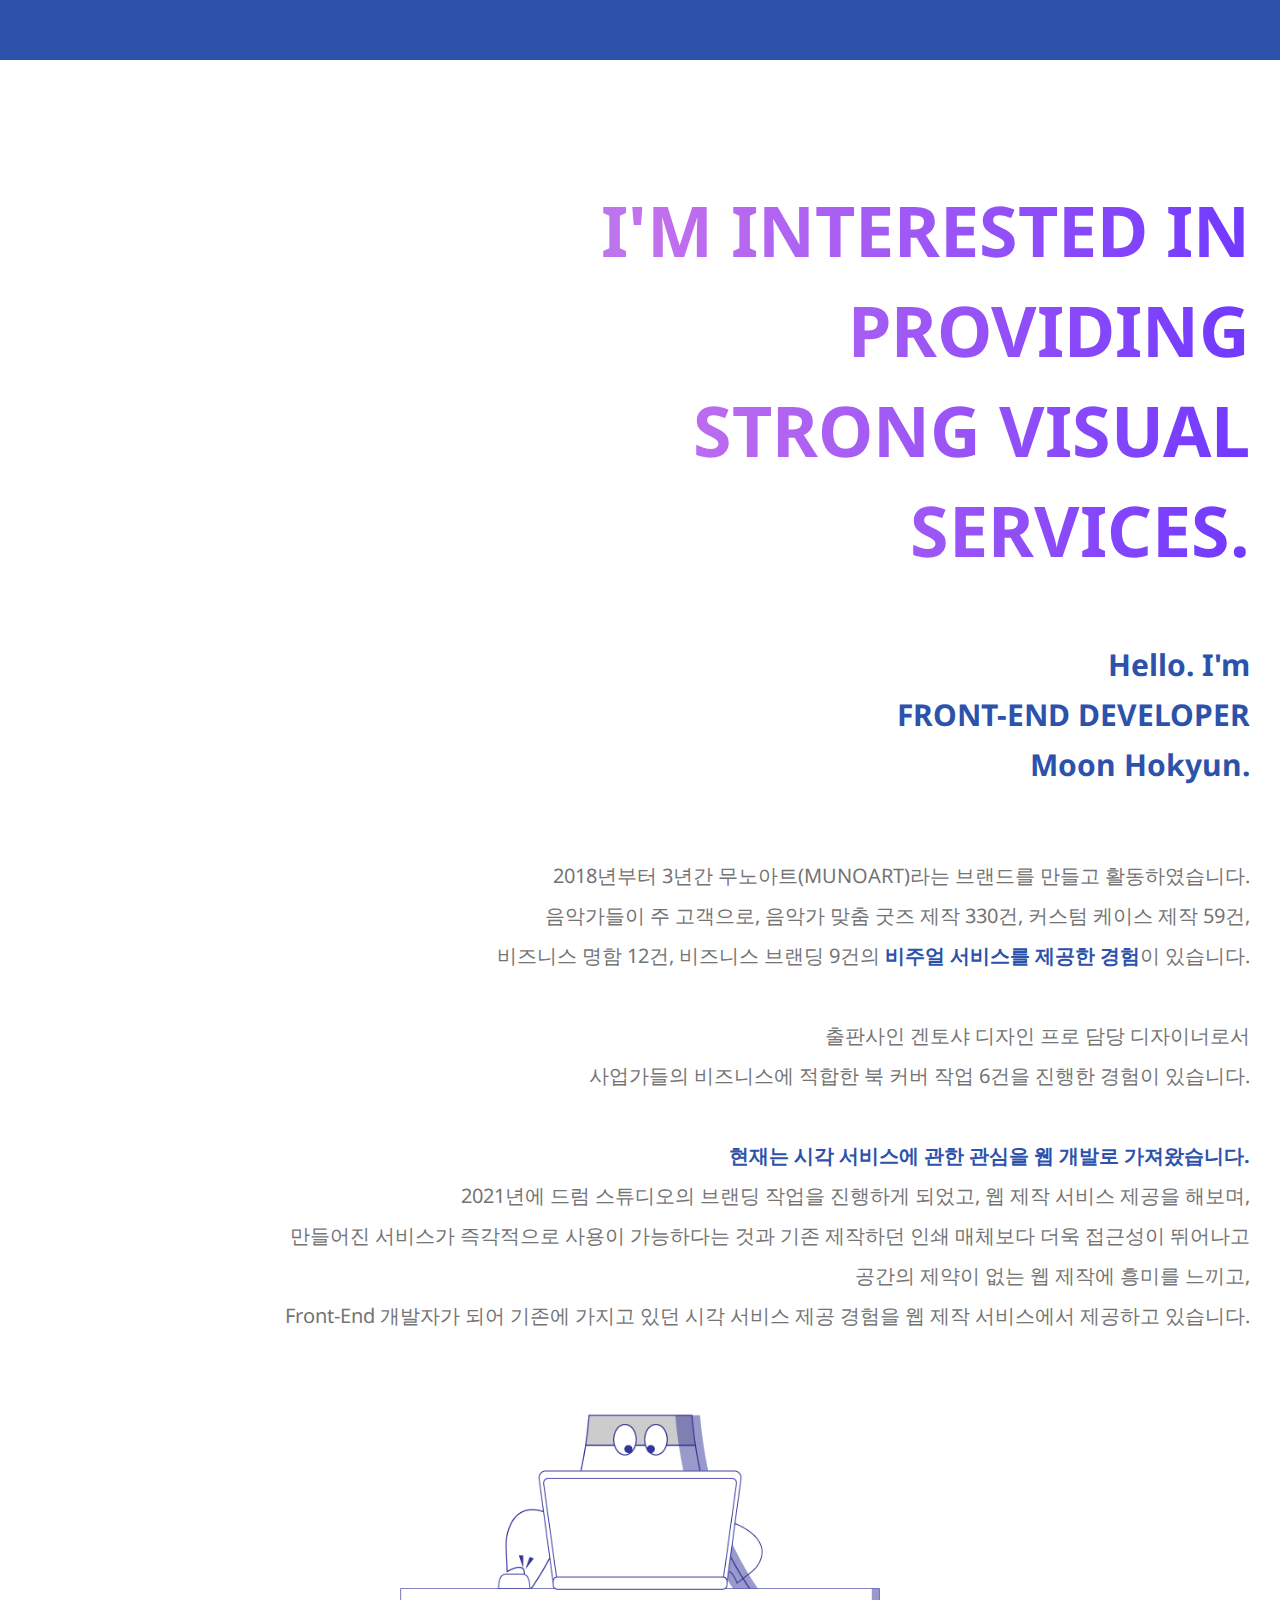
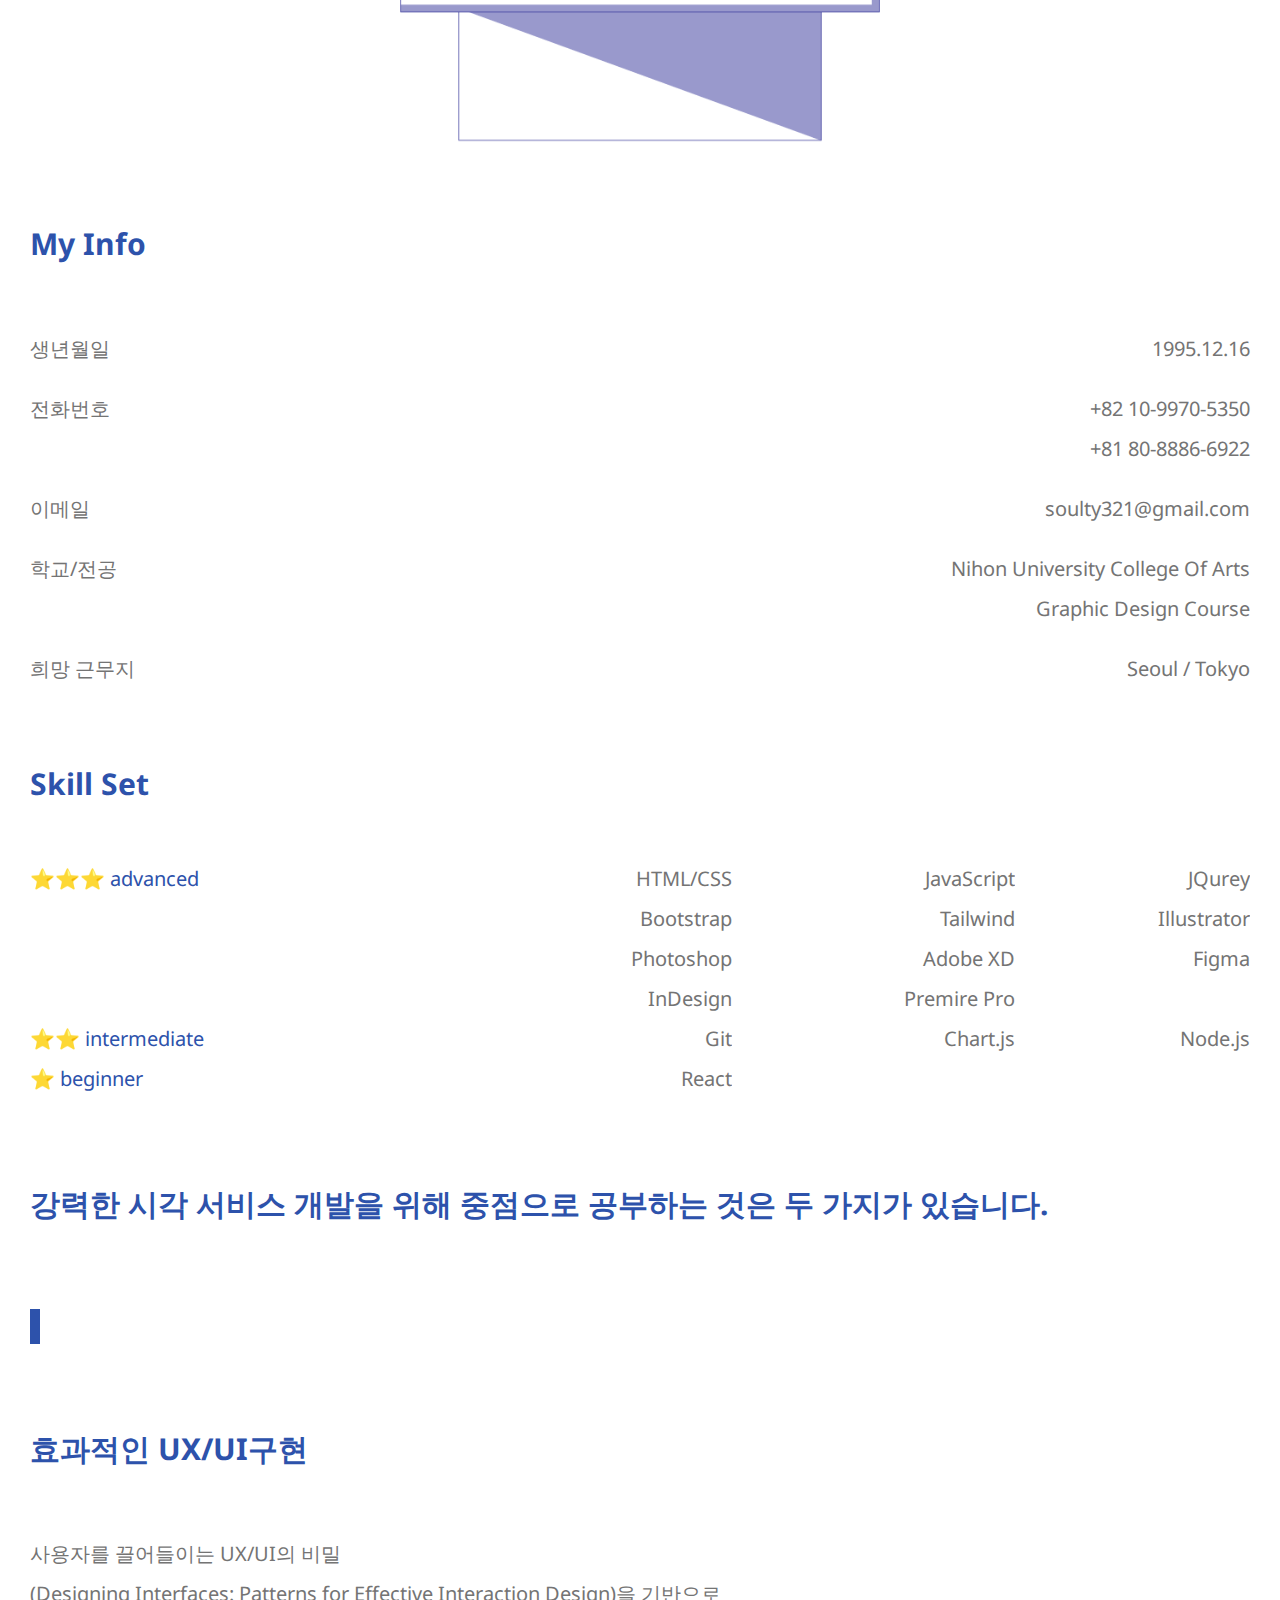
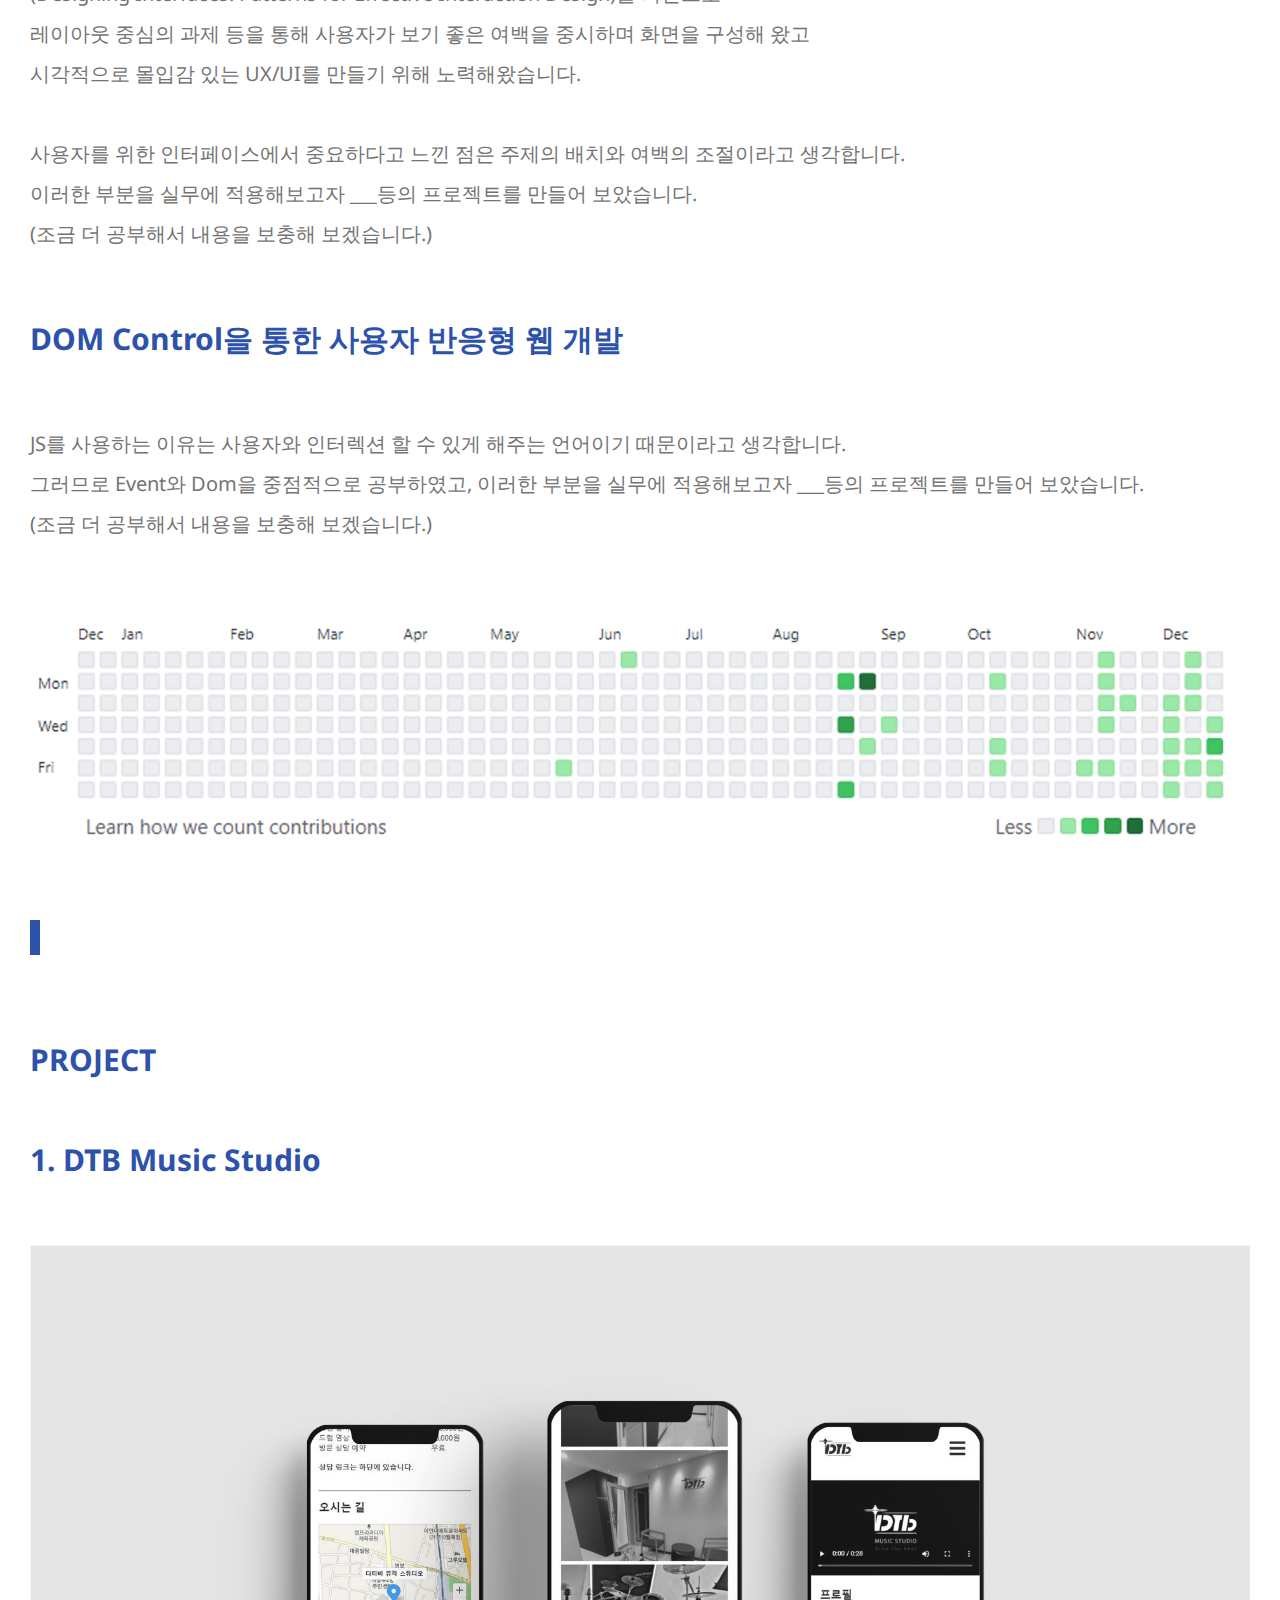
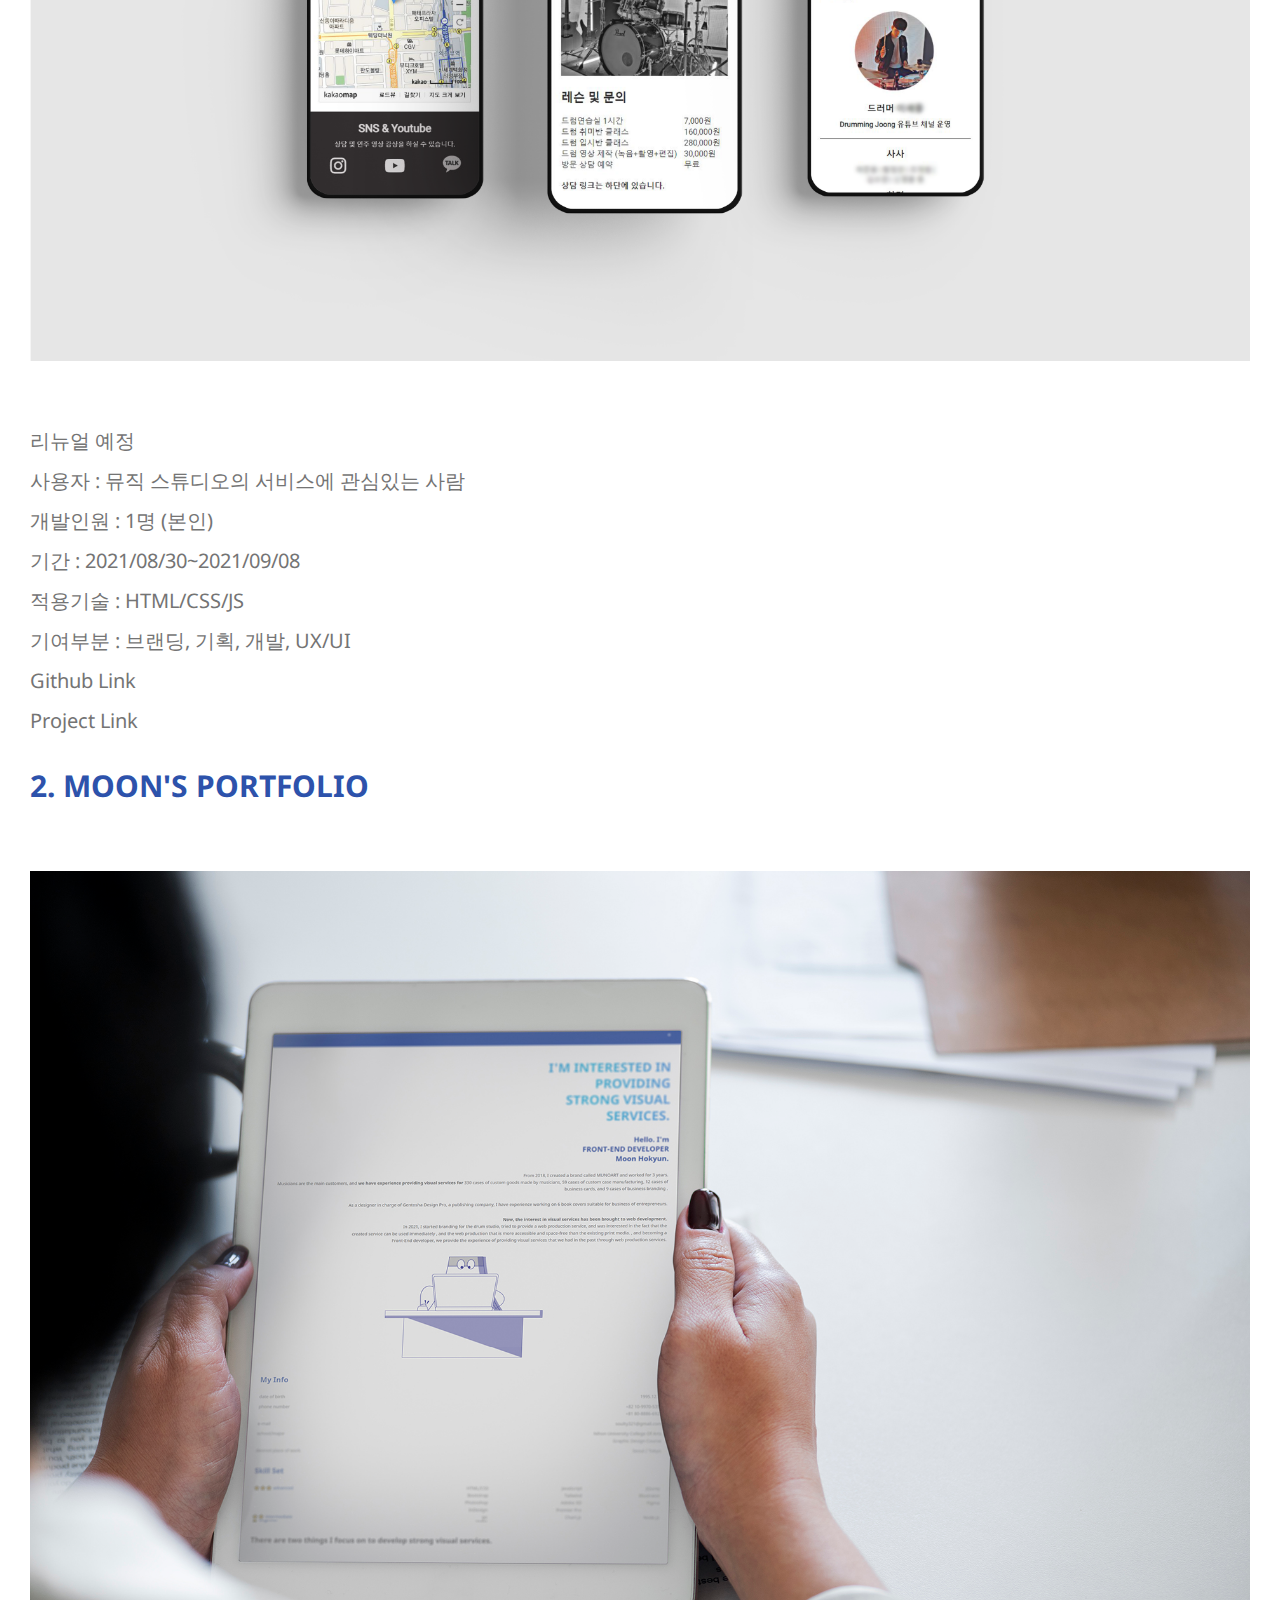
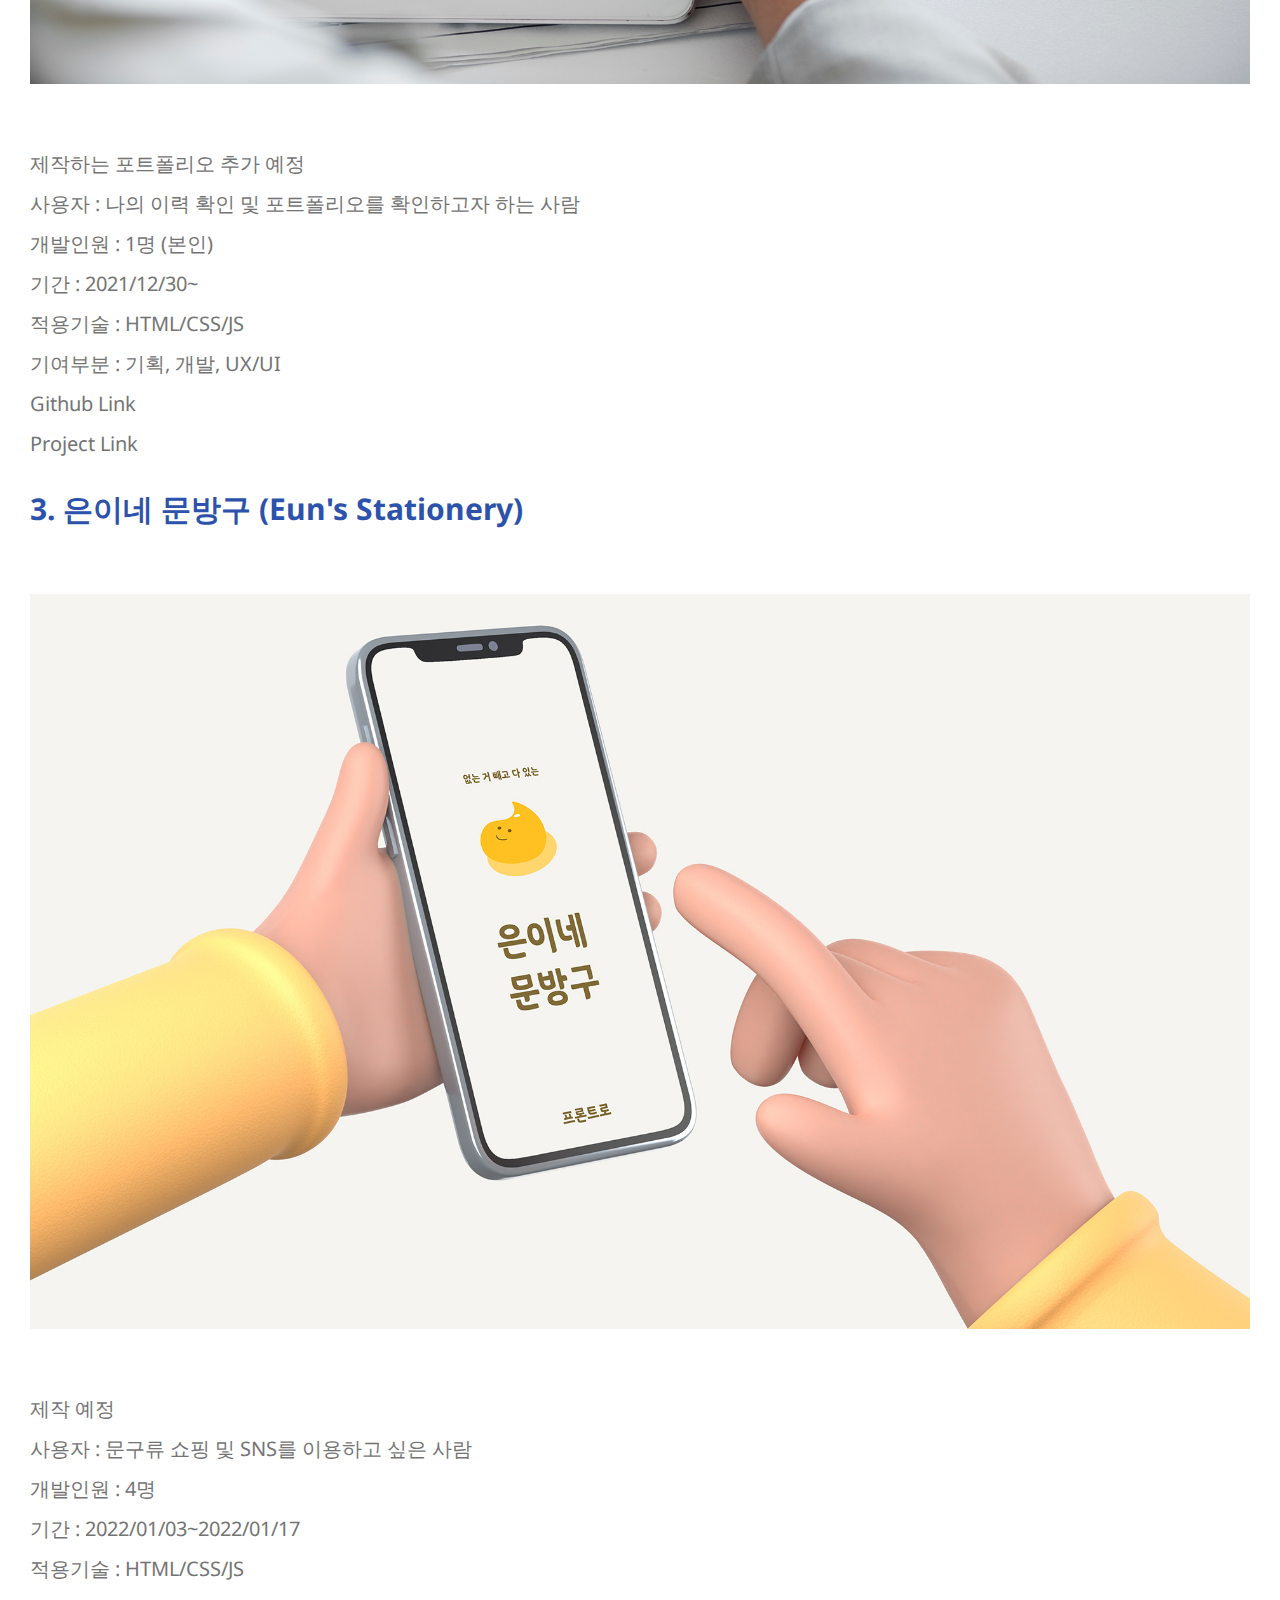
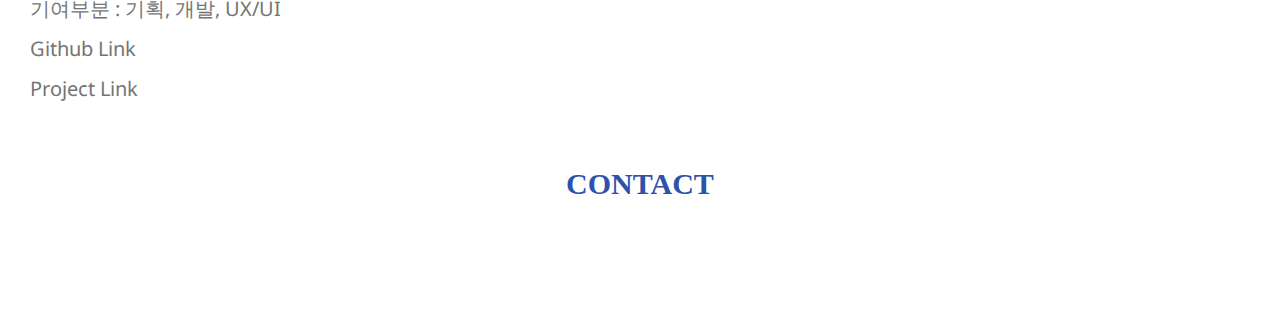
==== commit 6e26af36: "余白調節" ====
--- a/index.html
+++ b/index.html
@@ -39,15 +39,15 @@
     <article id="hello">
       <h2 class="hello-title">Hello. I'm<br>FRONT-END DEVELOPER<br>Moon Hokyun.</h2>
       <br>
-      <p class="hello-p hello-one paragraph">2018년부터 3년간 무노아트(MUNOART)라는 브랜드를 만들고 활동하였습니다. <br>음악가들이 주 고객으로, 음악가 맞춤 굿즈
-        제작 330건, 커스텀 케이스
-        제작 59건,
-        비즈니스 명함 12건, 비즈니스 브랜딩 9건의 <b>비주얼 서비스를 제공한 경험</b>이 있습니다.</p>
-      <p class="hello-p hello-two paragraph">출판사인 겐토샤 디자인 프로 담당 디자이너로서 사업가들의 비즈니스에 적합한 북 커버 작업 6건을 진행한 경험이 있습니다.</p>
+      <p class="hello-p hello-one paragraph">2018년부터 3년간 무노아트(MUNOART)라는 브랜드를 만들고 활동하였습니다.<br>음악가들이 주 고객으로, 음악가 맞춤 굿즈
+        제작 330건, 커스텀 케이스 제작 59건, 
+        <br>비즈니스 명함 12건, 비즈니스 브랜딩 9건의 <b>비주얼 서비스를 제공한 경험</b>이 있습니다.</p>
+      <p class="hello-p hello-two paragraph">출판사인 겐토샤 디자인 프로 담당 디자이너로서<br>사업가들의 비즈니스에 적합한 북 커버 작업 6건을 진행한 경험이 있습니다.</p>
       <p class="hello-p hello-three paragraph up-on-scroll">
-        <b>현재는 시각 서비스에 관한 관심을 웹 개발로 가져왔습니다.</b><br> 2021년에 드럼 스튜디오의 브랜딩 작업을 진행하게 되었고, 웹 제작 서비스 제공을 해보며, <br>만들어진 서비스가
-        즉각적으로
-        사용이 가능하다는 것과 기존 제작하던 인쇄 매체보다 더욱 접근성이 뛰어나고 공간의 제약이 없는 웹 제작에 흥미를 느끼고, <br>Front-End 개발자가 되어 기존에 가지고 있던 시각 서비스 제공
+        <b>현재는 시각 서비스에 관한 관심을 웹 개발로 가져왔습니다.</b>
+        <br> 2021년에 드럼 스튜디오의 브랜딩 작업을 진행하게 되었고, 웹 제작 서비스 제공을 해보며, <br>만들어진 서비스가
+        즉각적으로 사용이 가능하다는 것과 기존 제작하던 인쇄 매체보다 더욱 접근성이 뛰어나고 
+        <br>공간의 제약이 없는 웹 제작에 흥미를 느끼고, <br>Front-End 개발자가 되어 기존에 가지고 있던 시각 서비스 제공
         경험을 웹
         제작 서비스에서 제공하고 있습니다.
       </p>
@@ -78,7 +78,7 @@
           <p class="paragraph">Nihon University College Of Arts <br> Graphic Design Course</p>
         </section>
 
-        <section class="info-content">
+        <section class="info-content info-content4">
           <p class="paragraph">희망 근무지</p>
           <p class="paragraph">Seoul / Tokyo</p>
         </section>
@@ -131,7 +131,9 @@
       <h2 class="Study-title up-on-scroll ">강력한 시각 서비스 개발을 위해 중점으로 공부하는 것은 두 가지가 있습니다.</h2>
       <h2 class="Study-subTitle-one up-on-scroll">효과적인 UX/UI구현</h2>
       <p class="Study-title-content paragraph up-on-scroll">사용자를 끌어들이는 UX/UI의 비밀<br>(Designing Interfaces: Patterns for
-        Effective Interaction Design), 레이아웃 중심의 과제 등을 통해 사용자가 보기 좋은 여백을 중시하며 화면을 구성해 왔고, 시각적으로 몰입감 있는 UX/UI를 만들기 위해
+        Effective Interaction Design)을 기반으로
+        <br>레이아웃 중심의 과제 등을 통해 사용자가 보기 좋은 여백을 중시하며 화면을 구성해 왔고
+        <br>시각적으로 몰입감 있는 UX/UI를 만들기 위해
         노력해왔습니다.
         <br><br>
         사용자를 위한 인터페이스에서 중요하다고 느낀 점은 주제의 배치와 여백의 조절이라고 생각합니다.<br>이러한 부분을 실무에 적용해보고자 ___등의 프로젝트를 만들어 보았습니다.
@@ -153,7 +155,7 @@
         <section class="project-module">
           <h3 class="Project-Content-subTitle up-on-scroll">1. DTB Music Studio</h3>
 
-          <img src="./img/DTB-1.png" alt="" class="Project-img">
+          <img src="./img/DTB-1.png" alt="" class="Project-img up-on-scroll">
 
           <ul class="Project-1-detail paragraph up-on-scroll">
             <li>리뉴얼 예정</li>
@@ -172,7 +174,7 @@
         <section class="project-module">
           <h3 class="Project-Content-subTitle up-on-scroll">2. MOON'S PORTFOLIO</h3>
 
-          <img src="./img/resume-img.jpg" alt="" class="Project-img">
+          <img src="./img/resume-img.jpg" alt="" class="Project-img up-on-scroll">
 
           <ul class="Project-1-detail paragraph up-on-scroll">
             <li>제작하는 포트폴리오 추가 예정</li>
@@ -191,7 +193,7 @@
         <section class="project-module">
           <h3 class="Project-Content-subTitle up-on-scroll">3. 은이네 문방구 (Eun's Stationery)</h3>
 
-          <img src="./img/eun-img-3.jpg" alt="" class="Project-img">
+          <img src="./img/eun-img-3.jpg" alt="" class="Project-img up-on-scroll">
 
           <ul class="Project-1-detail paragraph up-on-scroll">
             <li>제작 예정</li>
--- a/main.css
+++ b/main.css
@@ -154,10 +154,6 @@
   margin: 20px auto 30px;
 }
 
-#info {
-  margin-bottom: 30px;
-}
-
 .info-all {
   display: flex;
   font-size: 60%;
@@ -172,6 +168,10 @@
   justify-content: space-between;
   text-align: right;
   padding-bottom: 20px;
+}
+
+.info-content4 {
+  padding-bottom: 0;
 }
 
 #Skill-set {
@@ -358,8 +358,8 @@
     margin: 30px auto 70px;
   }
 
-  #info {
-    margin-bottom: 70px;
+  .info-content4 {
+    padding-bottom: 0;
   }
 
   .info-all {
@@ -488,8 +488,8 @@
     margin: 10px auto 60px;
   }
 
-  #info {
-    margin-bottom: 60px;
+  .info-content4 {
+    padding-bottom: 0;
   }
 
   .Skill-set-title .Study-title {
@@ -503,6 +503,7 @@
   #Skill-set {
     margin-top: 0px;
   }
+
   .Study-subTitle-one::before {
     background-image: url('./img/Rectangle\ 41.png');
     width: 10px;
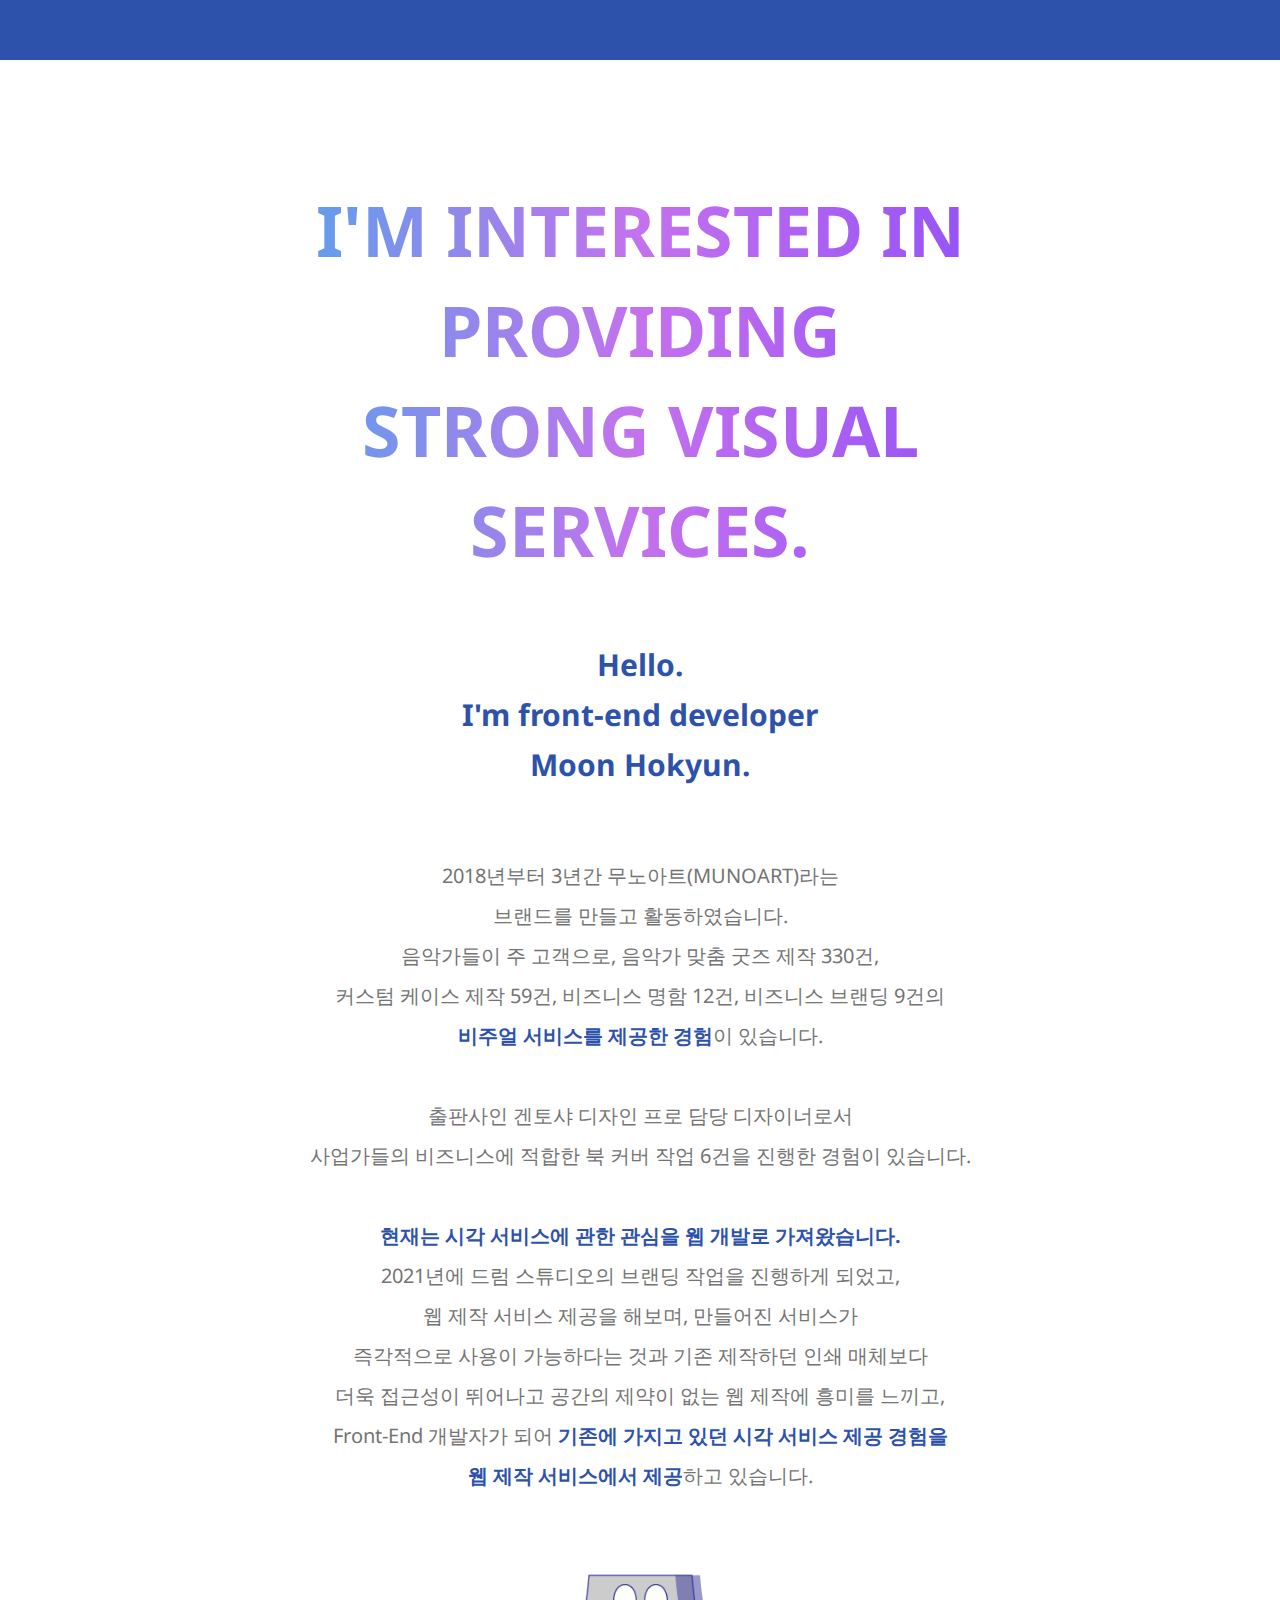
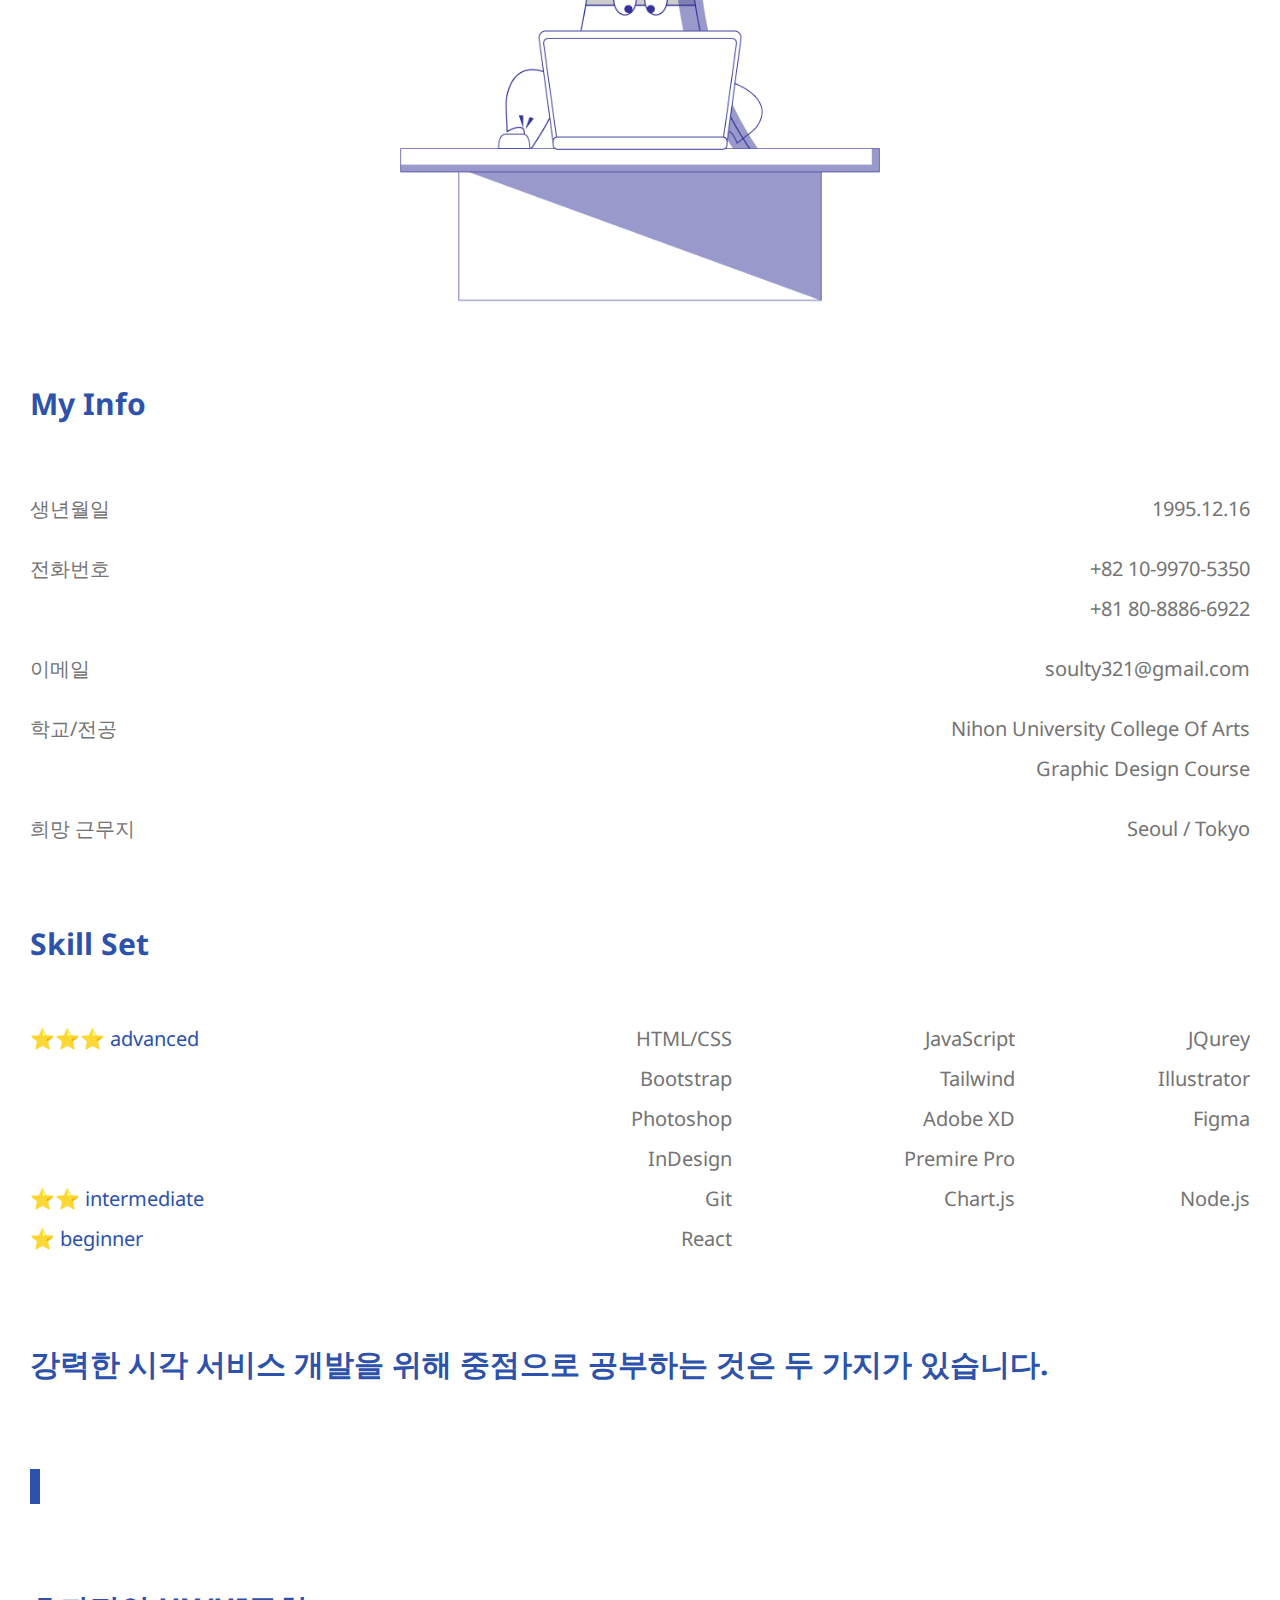
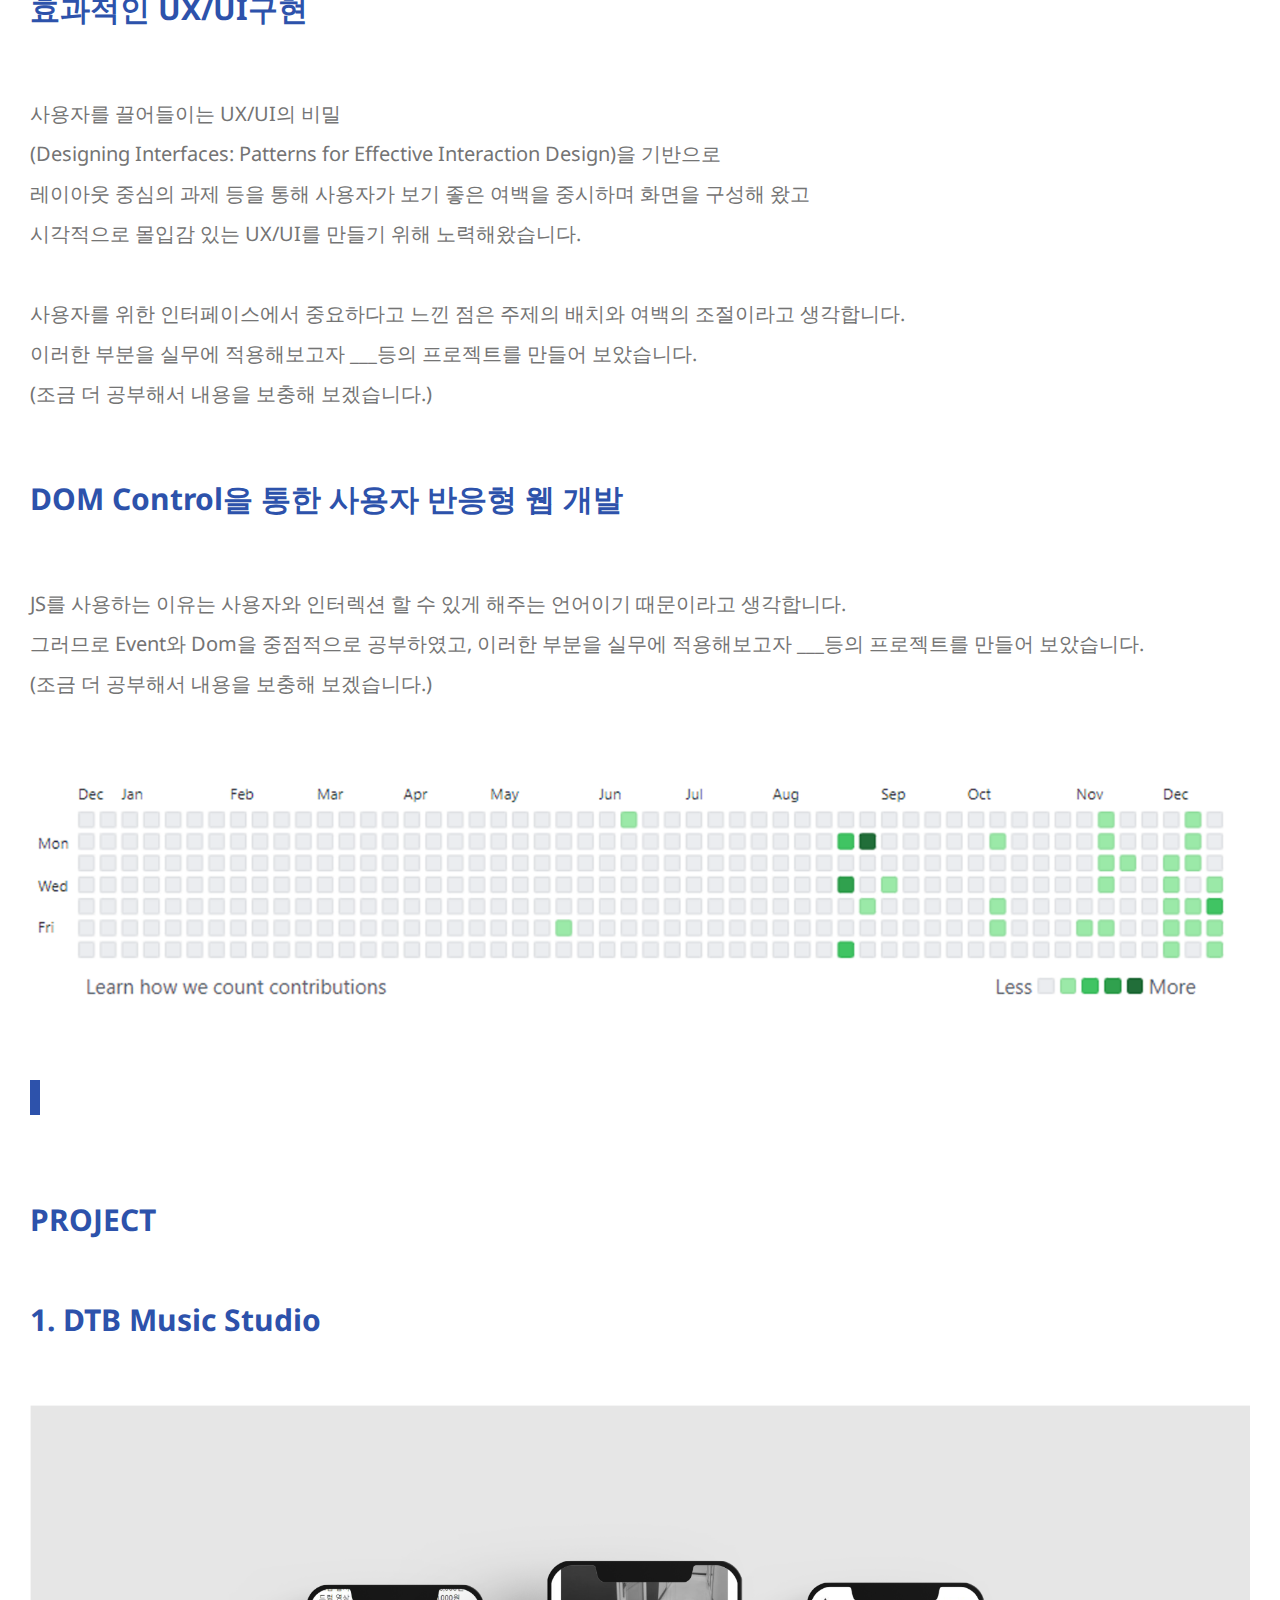
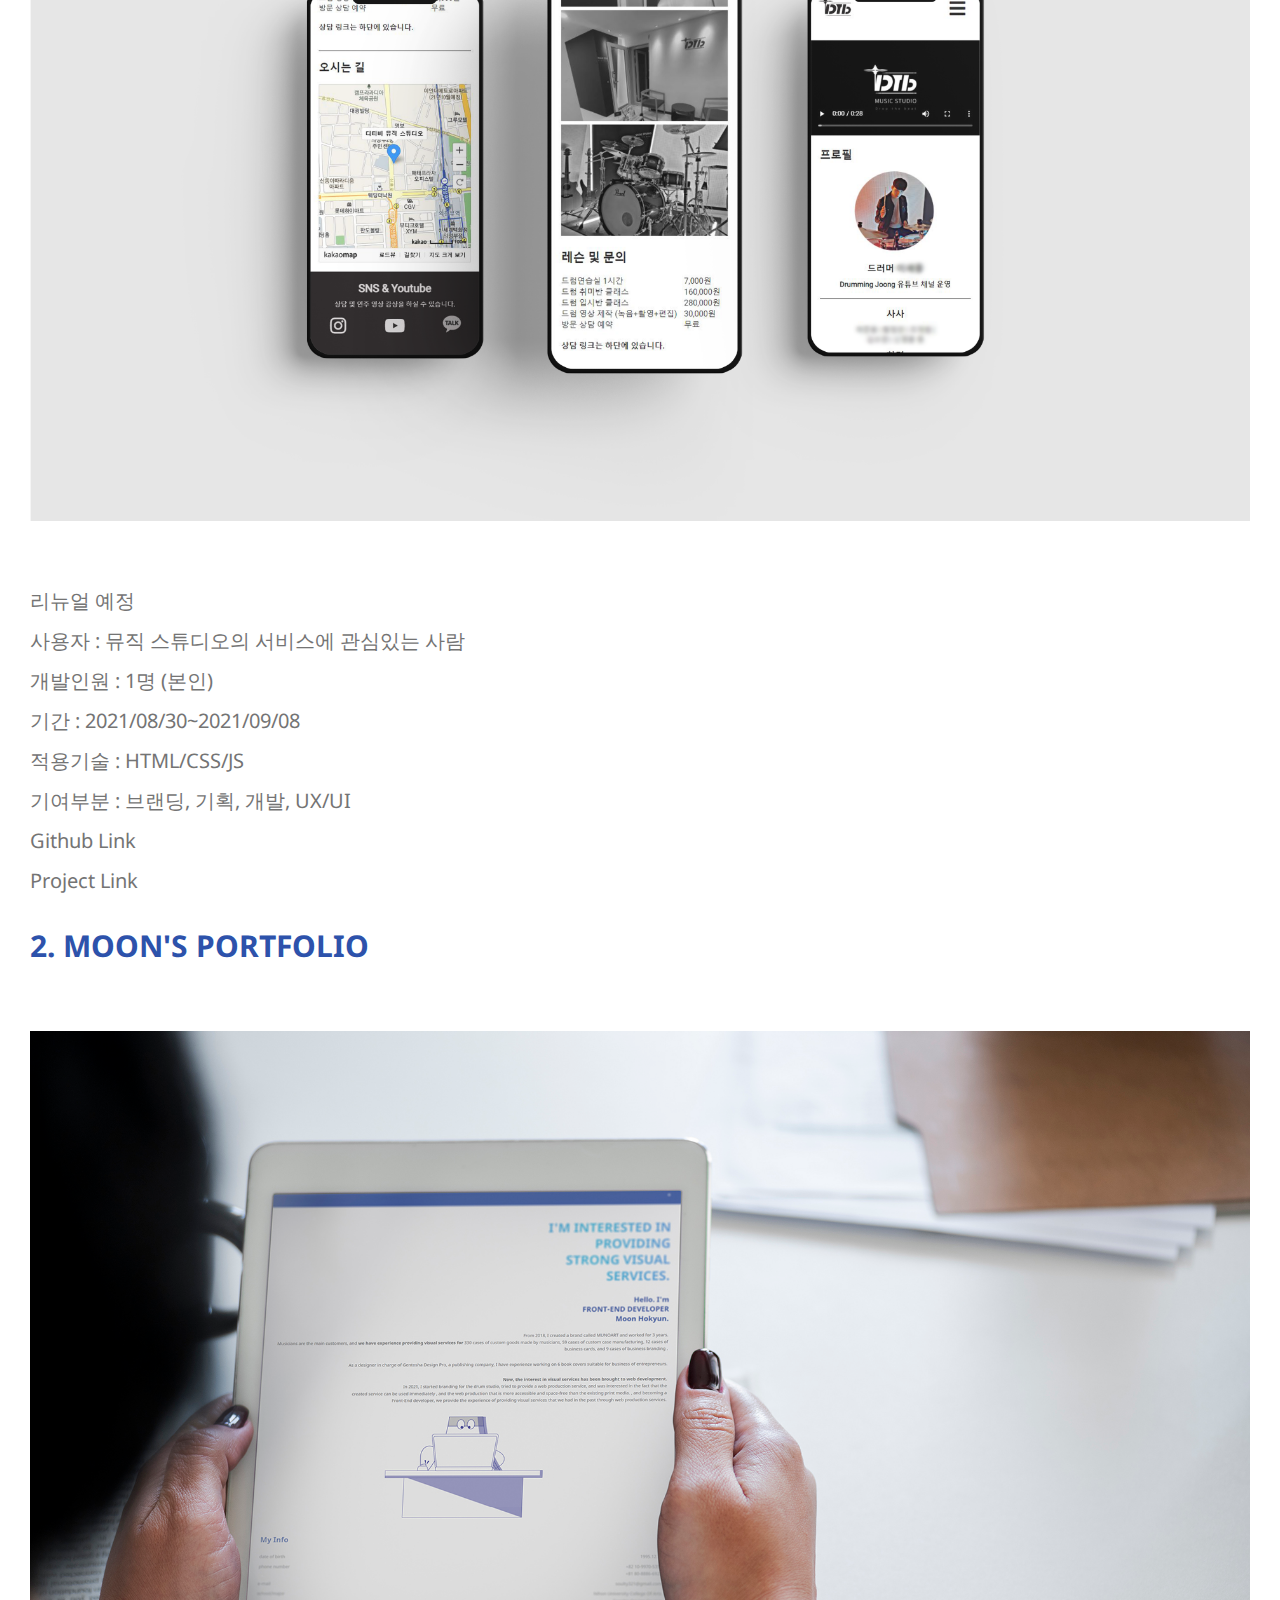
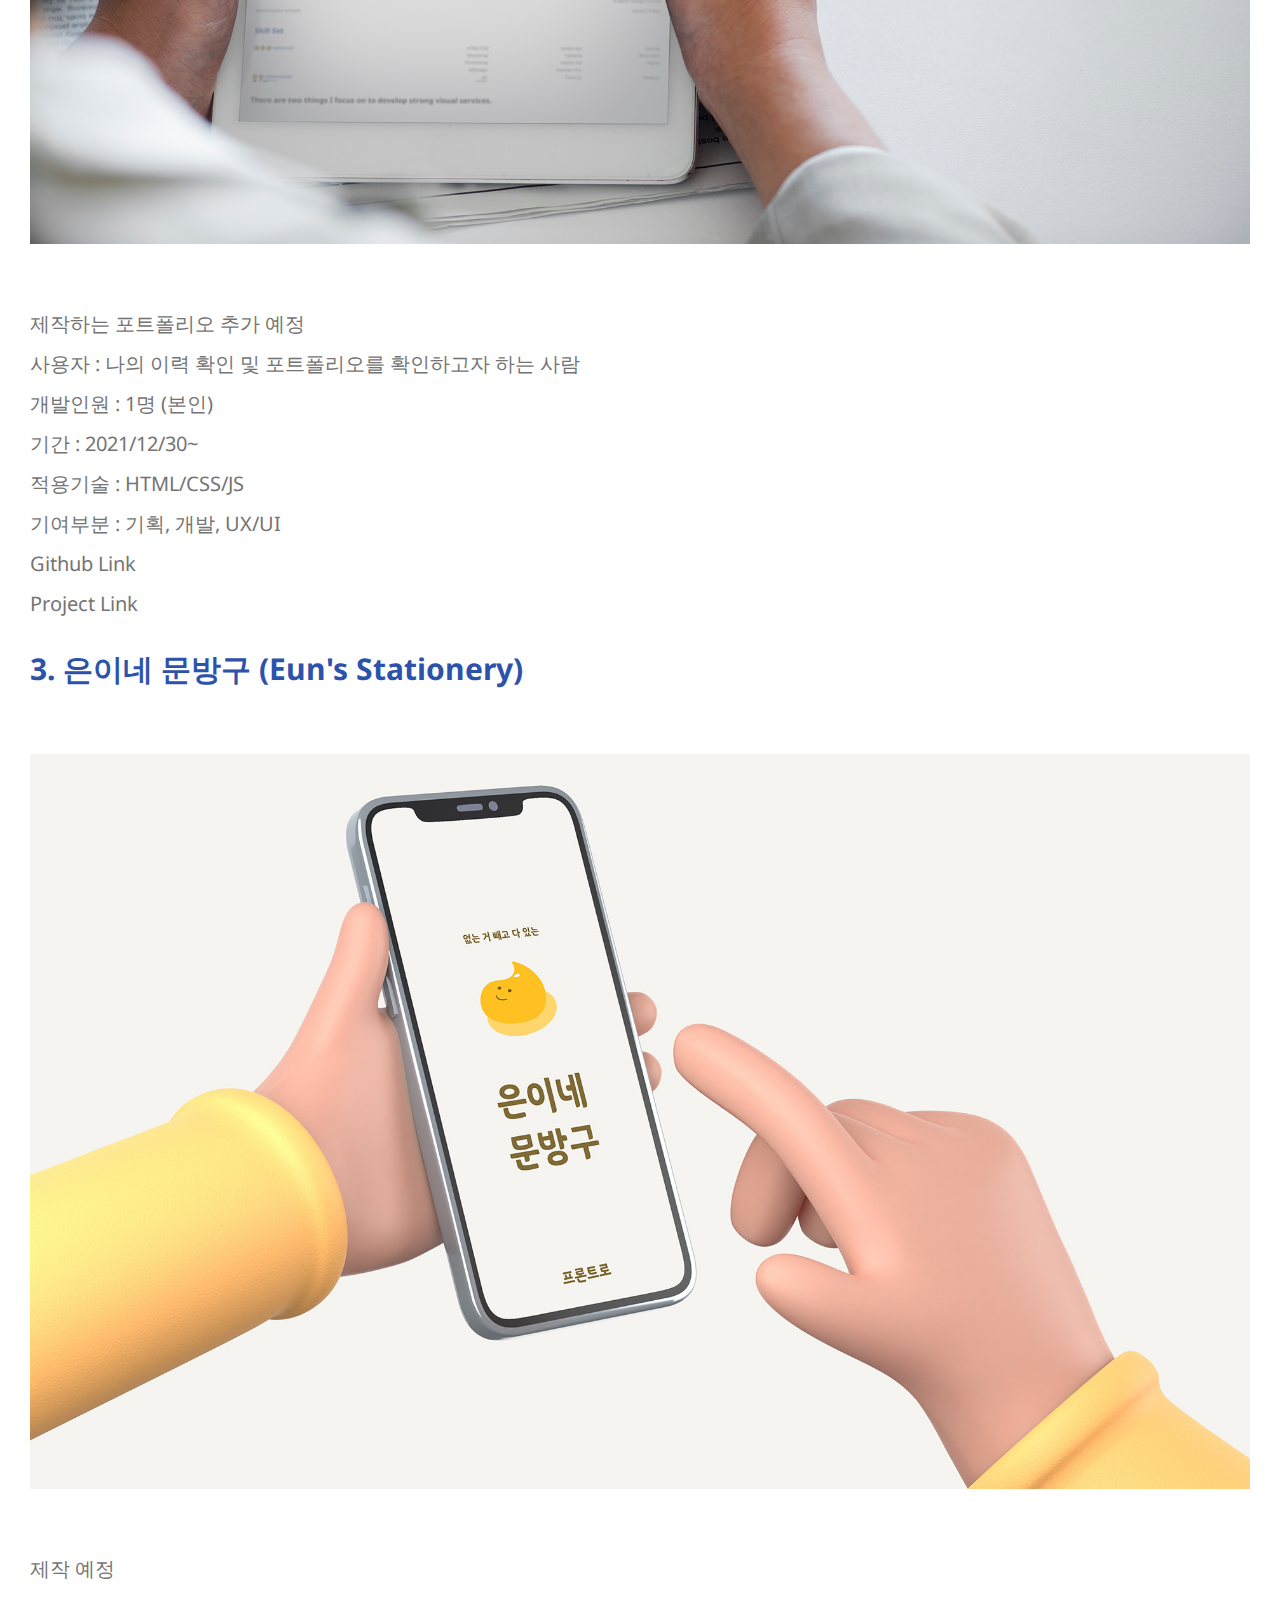
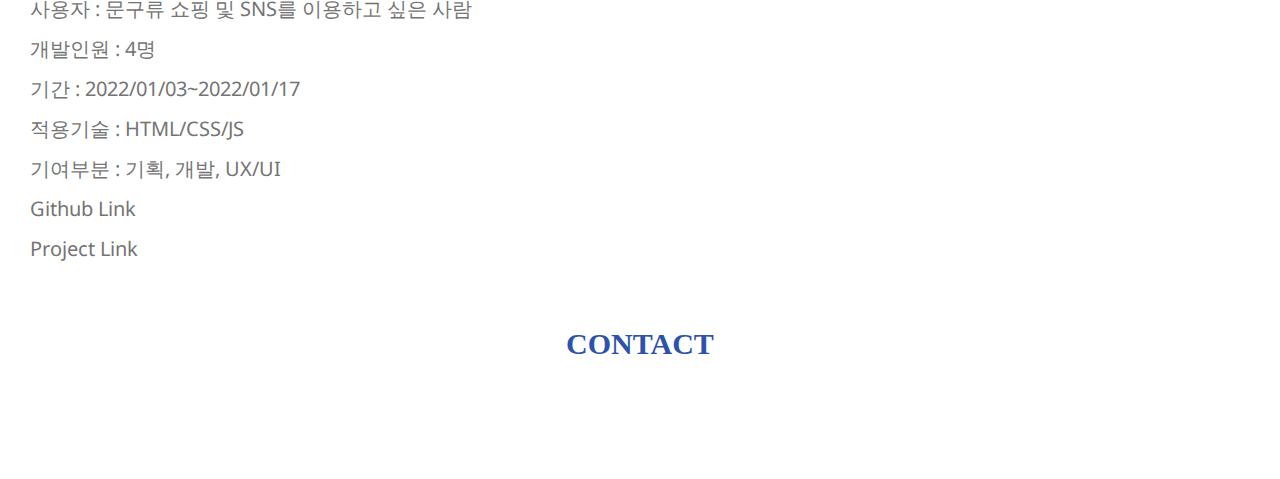
==== commit 7b08ccbc: "text-align" ====
--- a/index.html
+++ b/index.html
@@ -37,19 +37,21 @@
 
 
     <article id="hello">
-      <h2 class="hello-title">Hello. I'm<br>FRONT-END DEVELOPER<br>Moon Hokyun.</h2>
+      <h2 class="hello-title">Hello.<br>I'm front-end developer<br>Moon Hokyun.</h2>
       <br>
-      <p class="hello-p hello-one paragraph">2018년부터 3년간 무노아트(MUNOART)라는 브랜드를 만들고 활동하였습니다.<br>음악가들이 주 고객으로, 음악가 맞춤 굿즈
-        제작 330건, 커스텀 케이스 제작 59건, 
-        <br>비즈니스 명함 12건, 비즈니스 브랜딩 9건의 <b>비주얼 서비스를 제공한 경험</b>이 있습니다.</p>
+      <p class="hello-p hello-one paragraph">2018년부터 3년간 무노아트(MUNOART)라는
+        <br>브랜드를 만들고 활동하였습니다.<br>음악가들이 주 고객으로, 음악가 맞춤 굿즈 제작 330건,
+        <br>커스텀 케이스 제작 59건, 비즈니스 명함 12건, 비즈니스 브랜딩 9건의
+        <br><b>비주얼 서비스를 제공한 경험</b>이 있습니다.</p>
       <p class="hello-p hello-two paragraph">출판사인 겐토샤 디자인 프로 담당 디자이너로서<br>사업가들의 비즈니스에 적합한 북 커버 작업 6건을 진행한 경험이 있습니다.</p>
       <p class="hello-p hello-three paragraph up-on-scroll">
         <b>현재는 시각 서비스에 관한 관심을 웹 개발로 가져왔습니다.</b>
-        <br> 2021년에 드럼 스튜디오의 브랜딩 작업을 진행하게 되었고, 웹 제작 서비스 제공을 해보며, <br>만들어진 서비스가
-        즉각적으로 사용이 가능하다는 것과 기존 제작하던 인쇄 매체보다 더욱 접근성이 뛰어나고 
-        <br>공간의 제약이 없는 웹 제작에 흥미를 느끼고, <br>Front-End 개발자가 되어 기존에 가지고 있던 시각 서비스 제공
-        경험을 웹
-        제작 서비스에서 제공하고 있습니다.
+        <br> 2021년에 드럼 스튜디오의 브랜딩 작업을 진행하게 되었고,
+        <br>웹 제작 서비스 제공을 해보며, 만들어진 서비스가
+        <br>즉각적으로 사용이 가능하다는 것과 기존 제작하던 인쇄 매체보다
+        <br>더욱 접근성이 뛰어나고 공간의 제약이 없는 웹 제작에 흥미를 느끼고,
+        <br>Front-End 개발자가 되어 <b>기존에 가지고 있던 시각 서비스 제공 경험을
+          <br>웹 제작 서비스에서 제공</b>하고 있습니다.
       </p>
       <img src="./img/character.png" alt="" class="hello-img up-on-scroll">
     </article>
@@ -188,7 +190,7 @@
           </ul>
         </section>
         <!-- Module -->
-       
+
         <!-- Module -->
         <section class="project-module">
           <h3 class="Project-Content-subTitle up-on-scroll">3. 은이네 문방구 (Eun's Stationery)</h3>
@@ -224,9 +226,8 @@
           <i class="fab fa-github fa-2x"></i></a></li>
       <li class="contact-item"><a href="https://www.notion.so/a2674b78d6354b65a624640be6c0727b"><i
             class="fas fa-file fa-2x"></i></a></li>
-      <li class="contact-item"><a href="./jp-index.html"><i
-            class="fas fa-language fa-2x"></i></a></li>
-    </ul>    
+      <li class="contact-item"><a href="./jp-index.html"><i class="fas fa-language fa-2x"></i></a></li>
+    </ul>
   </footer>
   <script src="./main.js"></script>
 
--- a/main.css
+++ b/main.css
@@ -101,13 +101,13 @@
 
 #hello {
   margin-top: 60px;
-  text-align: right;
+  text-align: center;
   display: flex;
   flex-direction: column;
 }
 
 .header-title {
-  text-align: right;
+  text-align: center;
   font-size: 30px;
   line-height: 40px;
   font-weight: 700;
